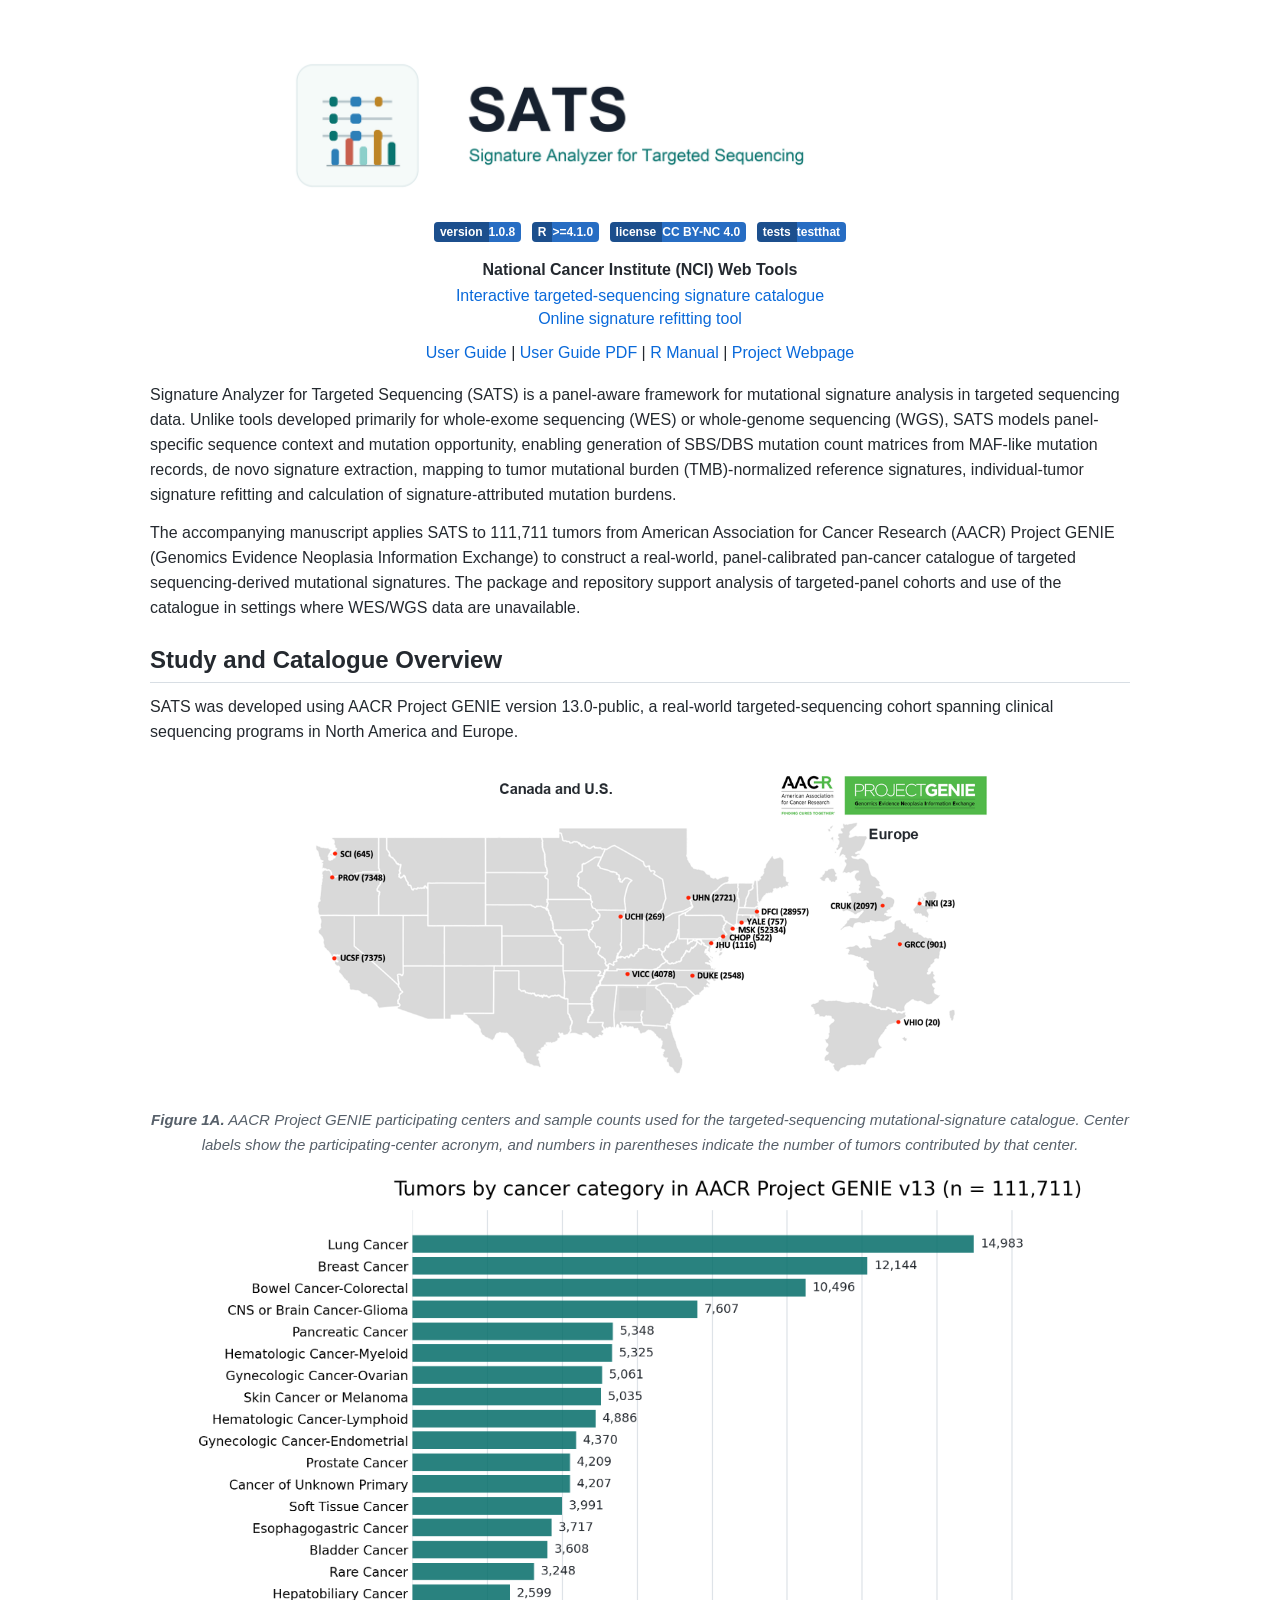
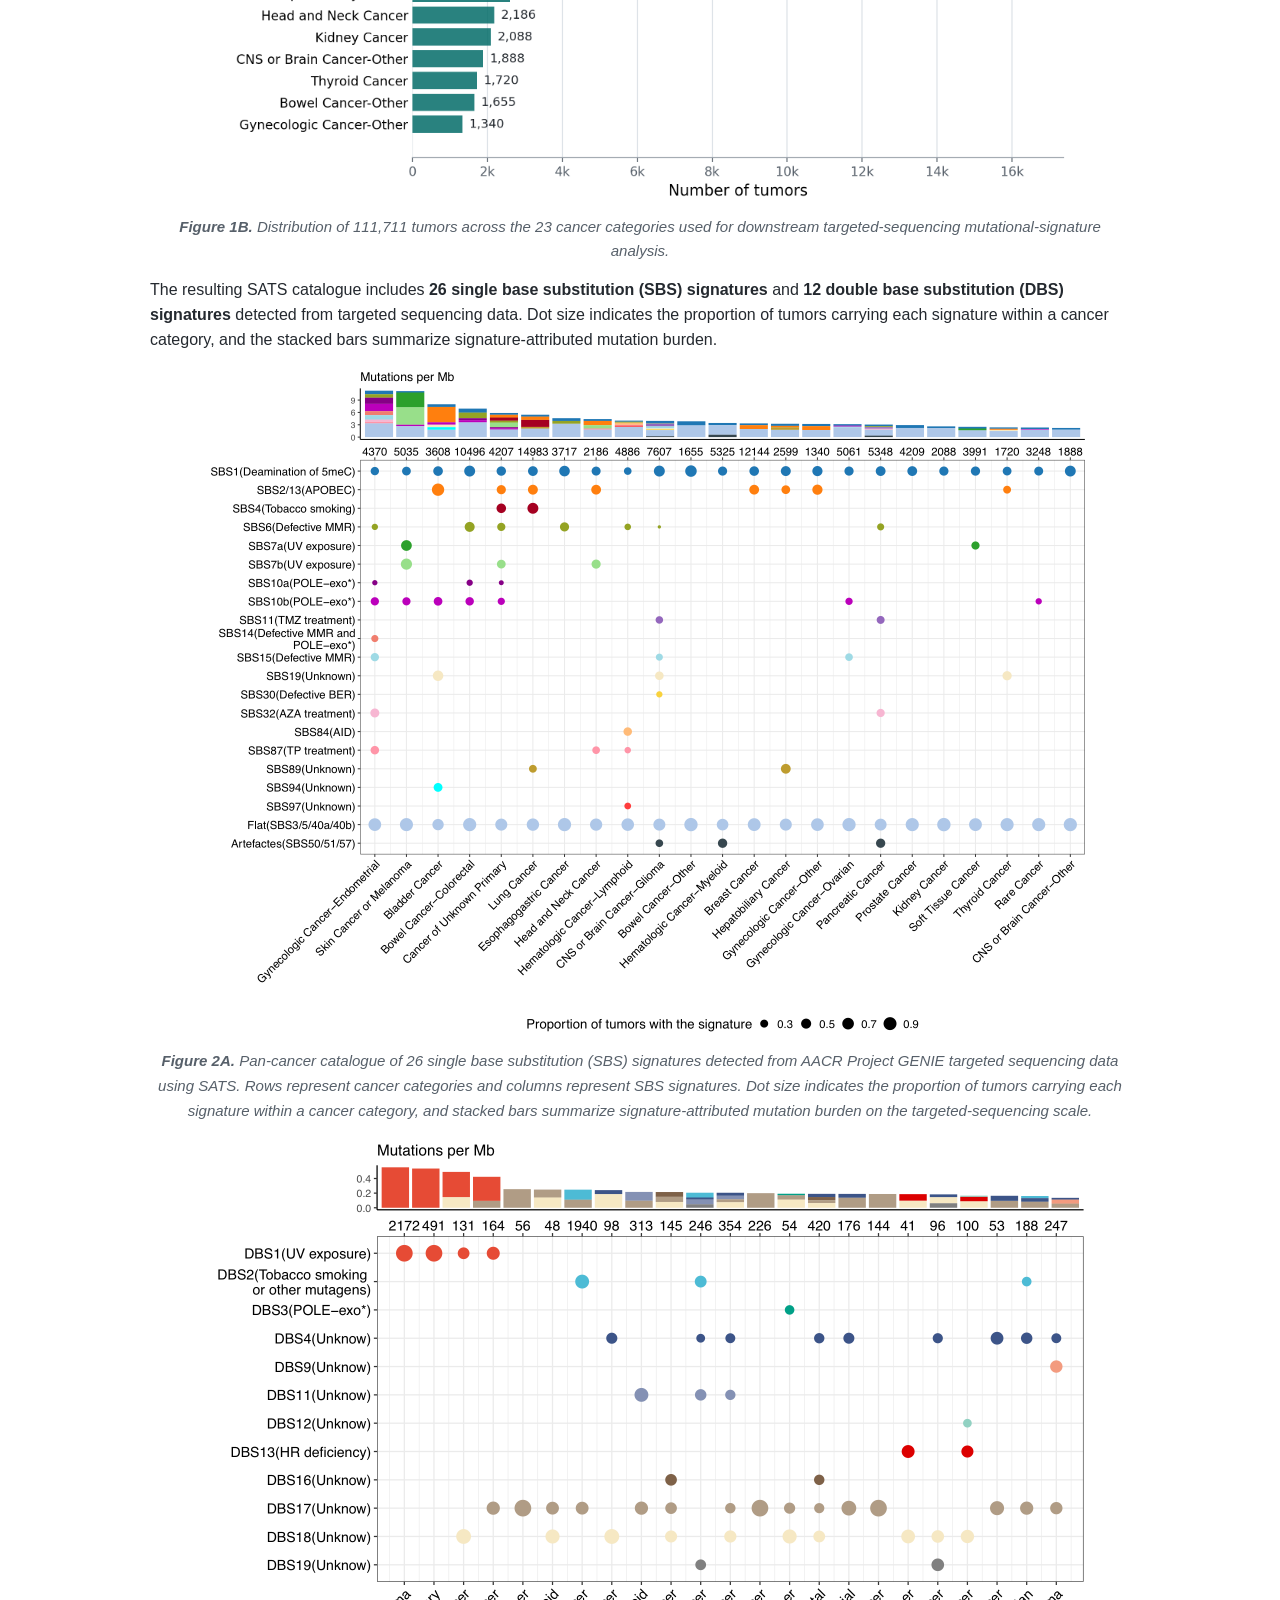
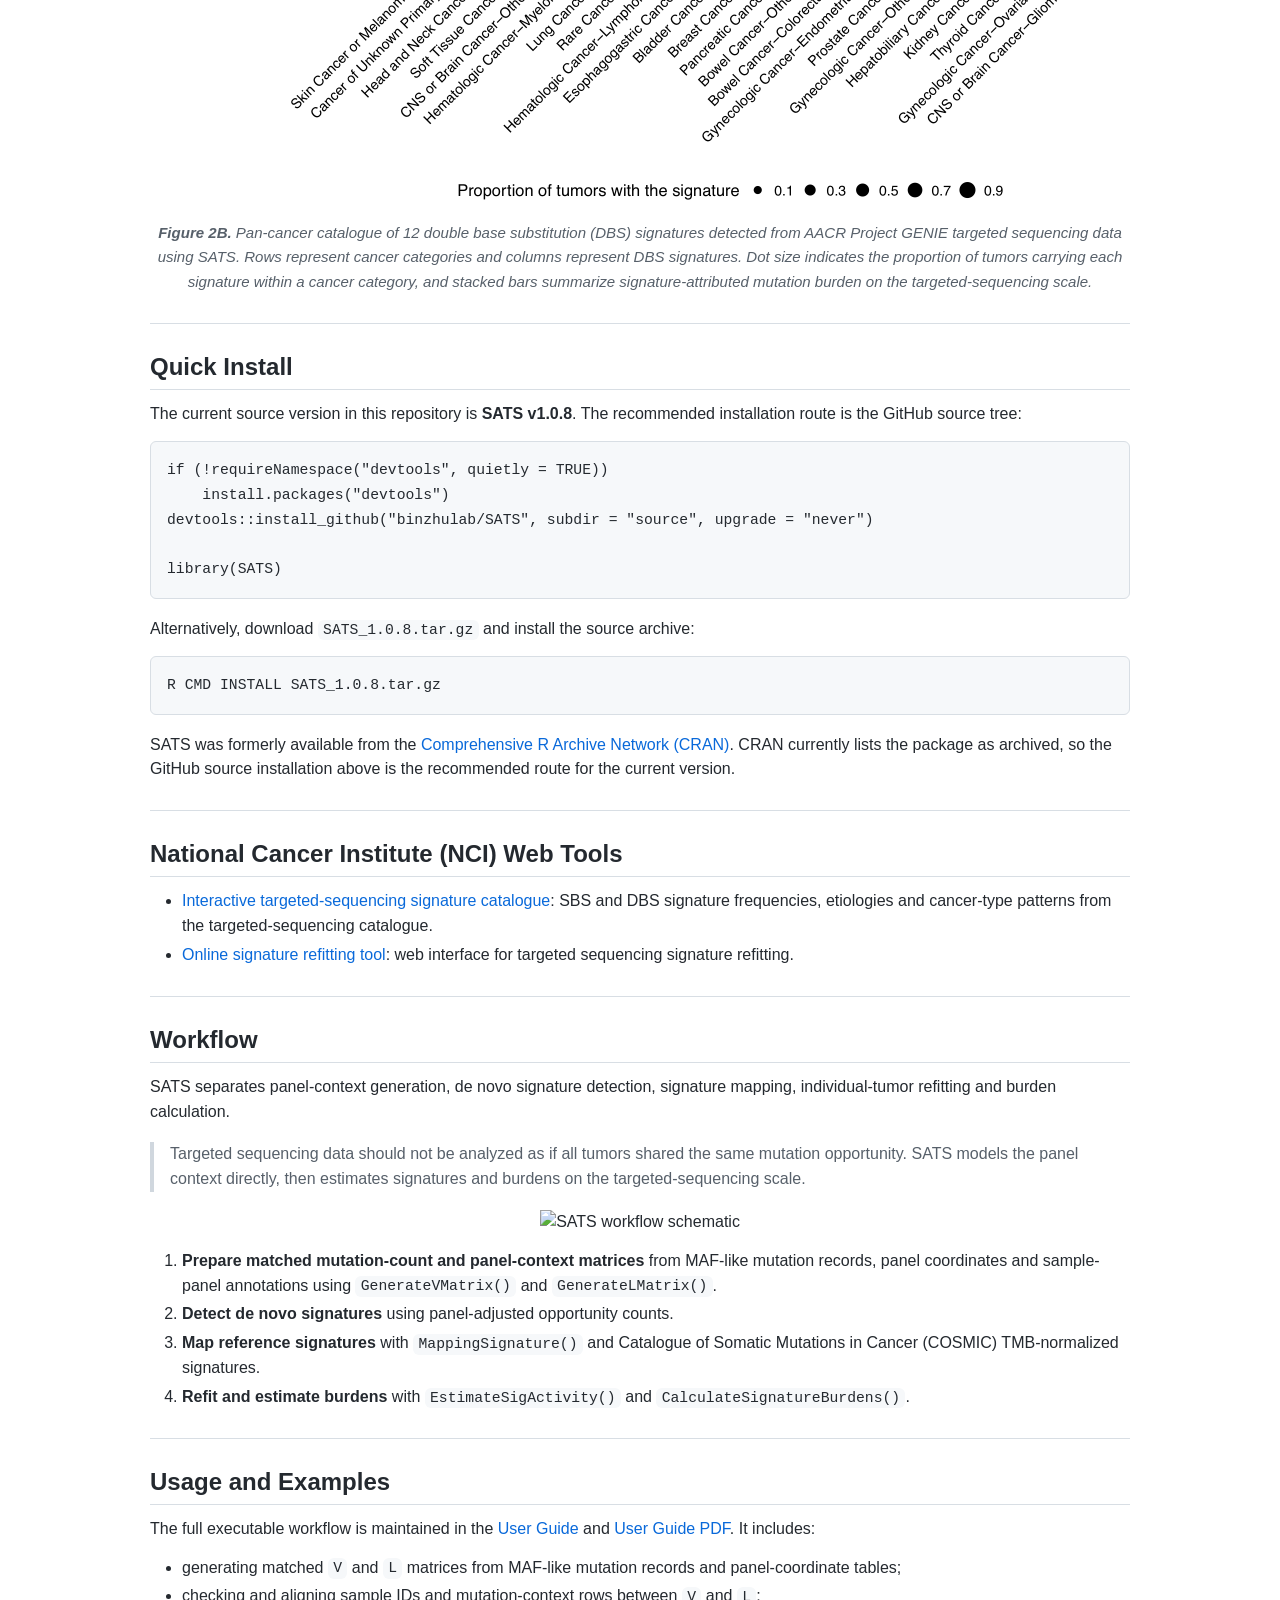
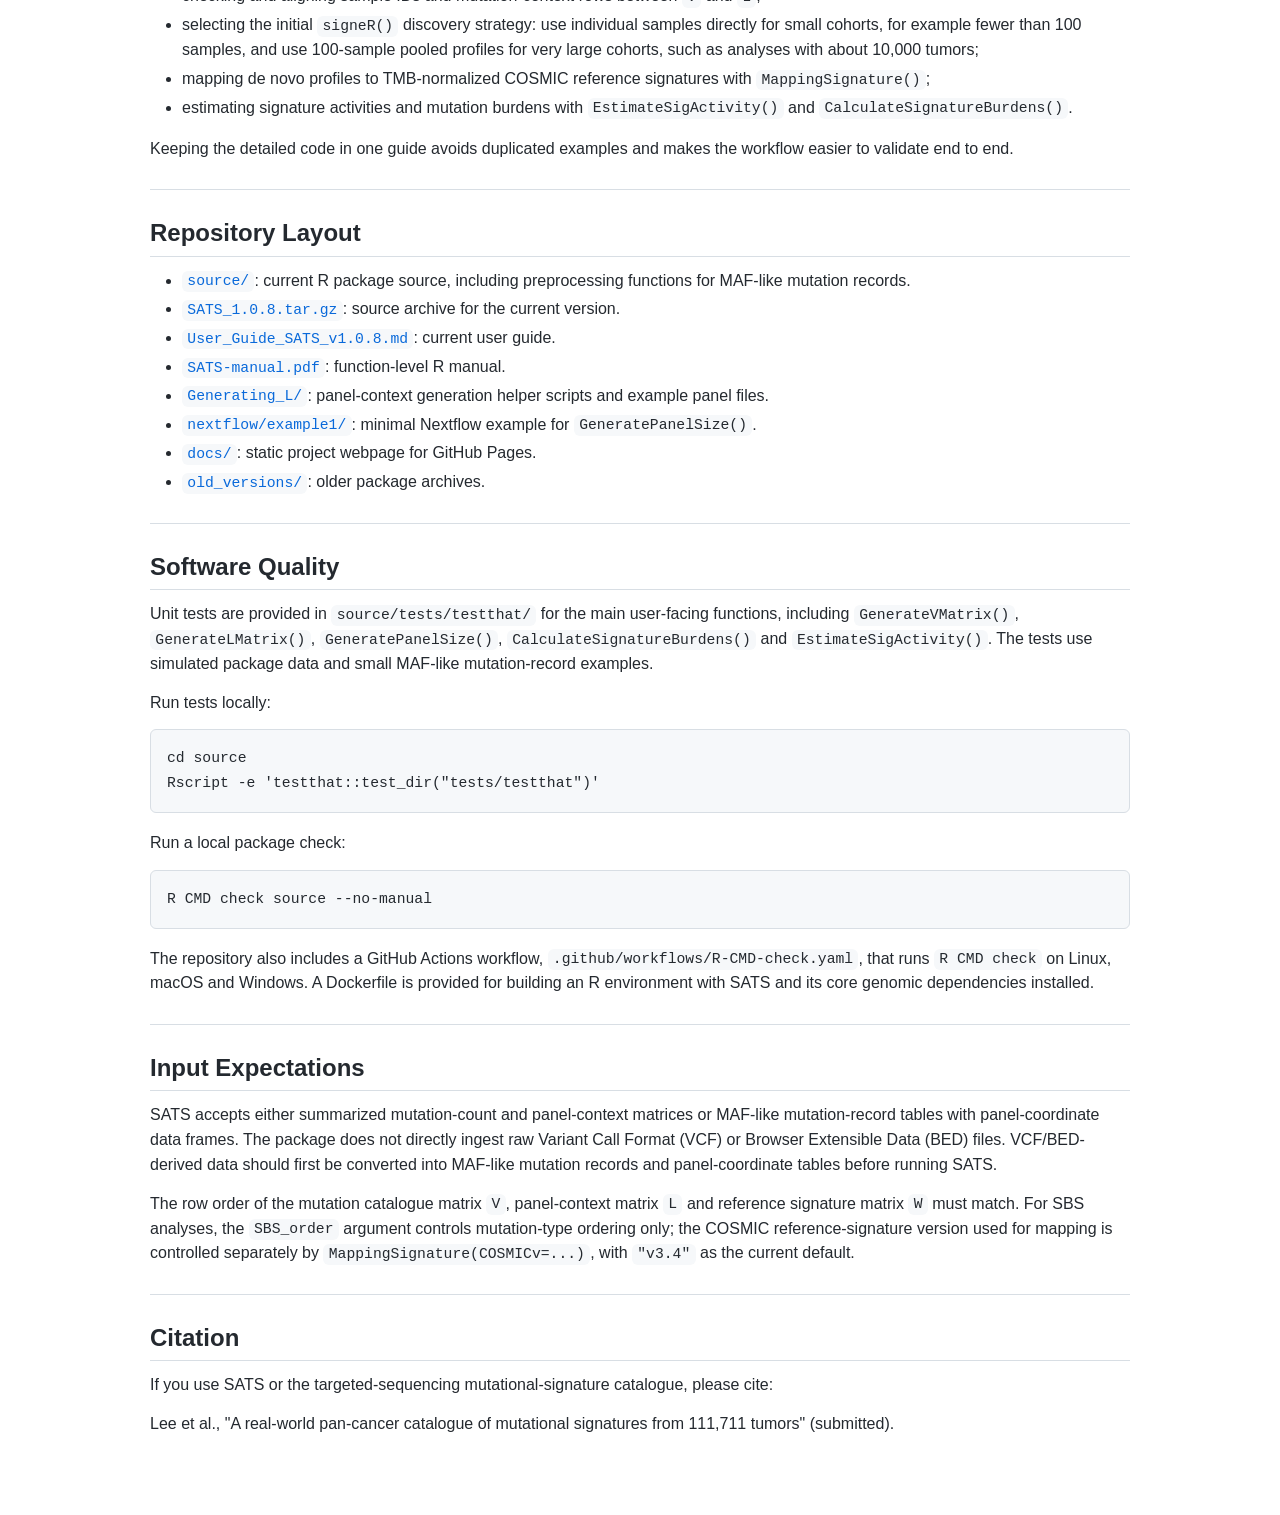
==== README_compiled.html @ dc077fe4 "Clarify signeR discovery examples in user guide" ====
<!doctype html>
<html lang="en">
<head>
<meta charset="utf-8">
<meta name="viewport" content="width=device-width, initial-scale=1">
<title>SATS README Preview</title>
<style>
:root { color-scheme: light; }
body { margin: 0; background: #ffffff; color: #24292f; font: 16px/1.55 -apple-system, BlinkMacSystemFont, "Segoe UI", Helvetica, Arial, sans-serif; }
.markdown-body { max-width: 980px; margin: 0 auto; padding: 36px 28px 64px; }
a { color: #0969da; text-decoration: none; }
a:hover { text-decoration: underline; }
h1, h2, h3 { margin-top: 24px; margin-bottom: 12px; line-height: 1.25; }
h2 { padding-bottom: 0.3em; border-bottom: 1px solid #d8dee4; }
p { margin: 0 0 14px; }
hr { border: 0; border-top: 1px solid #d8dee4; margin: 28px 0; }
blockquote { margin: 18px 0; padding: 0 1em; color: #57606a; border-left: 0.25em solid #d0d7de; }
ul, ol { margin-top: 0; margin-bottom: 16px; padding-left: 2em; }
li { margin: 0.25em 0; }
pre { margin: 12px 0 18px; padding: 16px; overflow: auto; background: #f6f8fa; border: 1px solid #d8dee4; border-radius: 6px; }
code { font-family: ui-monospace, SFMono-Regular, "SF Mono", Consolas, "Liberation Mono", Menlo, monospace; font-size: 0.92em; }
p code, li code { padding: 0.16em 0.36em; background: #f6f8fa; border-radius: 6px; }
img { max-width: 100%; height: auto; }
div[align="center"], p[align="center"] { text-align: center; }
p[align="center"] em { color: #57606a; font-size: 0.94em; }
.badge { display: inline-flex; align-items: center; gap: 0; margin: 2px 3px; overflow: hidden; border-radius: 4px; color: #fff; font-size: 12px; line-height: 20px; font-weight: 600; vertical-align: middle; background: #276dc3; }
.badge span { padding: 0 6px; background: rgba(0,0,0,.28); }
.badge { padding-right: 6px; }
.top-web-tools { margin: 14px 0 10px; line-height: 1.45; }
.top-web-tools strong { display: block; margin-bottom: 3px; }
.top-web-tools a { display: block; }
.markdown-body > p:first-of-type { margin-top: 18px; }
</style>
</head>
<body>
<main class="markdown-body">
<div align="center">
<img src="docs/assets/sats-logo.png" alt="Signature Analyzer for Targeted Sequencing (SATS)" width="780">
<p><span class="badge"><span>version</span>1.0.8</span> <span class="badge"><span>R</span>&gt;=4.1.0</span> <span class="badge"><span>license</span>CC BY-NC 4.0</span> <span class="badge"><span>tests</span>testthat</span></p>
<p class="top-web-tools"><strong>National Cancer Institute (NCI) Web Tools</strong><a href="https://analysistools.cancer.gov/mutational-signatures/#/catalog/STS">Interactive targeted-sequencing signature catalogue</a><a href="https://analysistools.cancer.gov/mutational-signatures/#/refitting">Online signature refitting tool</a></p>
<p><a href="https://github.com/binzhulab/SATS/blob/main/User_Guide_SATS_v1.0.8.md">User Guide</a> | <a href="https://github.com/binzhulab/SATS/blob/main/User_Guide_SATS_v1.0.8.pdf">User Guide PDF</a> | <a href="https://github.com/binzhulab/SATS/blob/main/SATS-manual.pdf">R Manual</a> | <a href="https://github.com/binzhulab/SATS/tree/main/docs">Project Webpage</a></p>
</div>
<p>Signature Analyzer for Targeted Sequencing (SATS) is a panel-aware framework for mutational signature analysis in targeted sequencing data. Unlike tools developed primarily for whole-exome sequencing (WES) or whole-genome sequencing (WGS), SATS models panel-specific sequence context and mutation opportunity, enabling generation of SBS/DBS mutation count matrices from MAF-like mutation records, de novo signature extraction, mapping to tumor mutational burden (TMB)-normalized reference signatures, individual-tumor signature refitting and calculation of signature-attributed mutation burdens.</p>
<p>The accompanying manuscript applies SATS to 111,711 tumors from American Association for Cancer Research (AACR) Project GENIE (Genomics Evidence Neoplasia Information Exchange) to construct a real-world, panel-calibrated pan-cancer catalogue of targeted sequencing-derived mutational signatures. The package and repository support analysis of targeted-panel cohorts and use of the catalogue in settings where WES/WGS data are unavailable.</p>
<h2 id="study-and-catalogue-overview">Study and Catalogue Overview</h2>
<p>SATS was developed using AACR Project GENIE version 13.0-public, a real-world targeted-sequencing cohort spanning clinical sequencing programs in North America and Europe.</p>
<p align="center">
<img width="780" alt="AACR Project GENIE participating center distribution across North America and Europe" src="docs/assets/genie-site-distribution.png"><br>
<em><strong>Figure 1A.</strong> AACR Project GENIE participating centers and sample counts used for the targeted-sequencing mutational-signature catalogue. Center labels show the participating-center acronym, and numbers in parentheses indicate the number of tumors contributed by that center.</em>
</p>
<p align="center">
<img width="900" alt="Sample size by cancer category in AACR Project GENIE version 13" src="docs/assets/genie-cancer-type-sample-size.png"><br>
<em><strong>Figure 1B.</strong> Distribution of 111,711 tumors across the 23 cancer categories used for downstream targeted-sequencing mutational-signature analysis.</em>
</p>
<p>The resulting SATS catalogue includes <strong>26 single base substitution (SBS) signatures</strong> and <strong>12 double base substitution (DBS) signatures</strong> detected from targeted sequencing data. Dot size indicates the proportion of tumors carrying each signature within a cancer category, and the stacked bars summarize signature-attributed mutation burden.</p>
<p align="center">
<img width="900" alt="SATS SBS signature catalogue across cancer categories" src="docs/assets/sats-sbs-catalogue.png"><br>
<em><strong>Figure 2A.</strong> Pan-cancer catalogue of 26 single base substitution (SBS) signatures detected from AACR Project GENIE targeted sequencing data using SATS. Rows represent cancer categories and columns represent SBS signatures. Dot size indicates the proportion of tumors carrying each signature within a cancer category, and stacked bars summarize signature-attributed mutation burden on the targeted-sequencing scale.</em>
</p>
<p align="center">
<img width="900" alt="SATS DBS signature catalogue across cancer categories" src="docs/assets/sats-dbs-catalogue.png"><br>
<em><strong>Figure 2B.</strong> Pan-cancer catalogue of 12 double base substitution (DBS) signatures detected from AACR Project GENIE targeted sequencing data using SATS. Rows represent cancer categories and columns represent DBS signatures. Dot size indicates the proportion of tumors carrying each signature within a cancer category, and stacked bars summarize signature-attributed mutation burden on the targeted-sequencing scale.</em>
</p>
<hr>
<h2 id="quick-install">Quick Install</h2>
<p>The current source version in this repository is <strong>SATS v1.0.8</strong>. The recommended installation route is the GitHub source tree:</p>
<pre><code class="language-r">if (!requireNamespace(&quot;devtools&quot;, quietly = TRUE))
    install.packages(&quot;devtools&quot;)
devtools::install_github(&quot;binzhulab/SATS&quot;, subdir = &quot;source&quot;, upgrade = &quot;never&quot;)

library(SATS)</code></pre>
<p>Alternatively, download <code>SATS_1.0.8.tar.gz</code> and install the source archive:</p>
<pre><code class="language-bash">R CMD INSTALL SATS_1.0.8.tar.gz</code></pre>
<p>SATS was formerly available from the <a href="https://CRAN.R-project.org/package=SATS">Comprehensive R Archive Network (CRAN)</a>. CRAN currently lists the package as archived, so the GitHub source installation above is the recommended route for the current version.</p>
<hr>
<h2 id="national-cancer-institute-nci-web-tools">National Cancer Institute (NCI) Web Tools</h2>
<ul>
<li><a href="https://analysistools.cancer.gov/mutational-signatures/#/catalog/STS">Interactive targeted-sequencing signature catalogue</a>: SBS and DBS signature frequencies, etiologies and cancer-type patterns from the targeted-sequencing catalogue.</li>
<li><a href="https://analysistools.cancer.gov/mutational-signatures/#/refitting">Online signature refitting tool</a>: web interface for targeted sequencing signature refitting.</li>
</ul>
<hr>
<h2 id="workflow">Workflow</h2>
<p>SATS separates panel-context generation, de novo signature detection, signature mapping, individual-tumor refitting and burden calculation.</p>
<blockquote>
<p>Targeted sequencing data should not be analyzed as if all tumors shared the same mutation opportunity. SATS models the panel context directly, then estimates signatures and burdens on the targeted-sequencing scale.</p>
</blockquote>
<p align="center">
<img width="900" alt="SATS workflow schematic" src="https://github.com/binzhulab/SATS/assets/51965629/64b226ef-58c1-4fc5-aca1-2be4c4a7cf6b">
</p>
<ol>
<li><strong>Prepare matched mutation-count and panel-context matrices</strong> from MAF-like mutation records, panel coordinates and sample-panel annotations using <code>GenerateVMatrix()</code> and <code>GenerateLMatrix()</code>.</li>
<li><strong>Detect de novo signatures</strong> using panel-adjusted opportunity counts.</li>
<li><strong>Map reference signatures</strong> with <code>MappingSignature()</code> and Catalogue of Somatic Mutations in Cancer (COSMIC) TMB-normalized signatures.</li>
<li><strong>Refit and estimate burdens</strong> with <code>EstimateSigActivity()</code> and <code>CalculateSignatureBurdens()</code>.</li>
</ol>
<hr>
<h2 id="usage-and-examples">Usage and Examples</h2>
<p>The full executable workflow is maintained in the <a href="https://github.com/binzhulab/SATS/blob/main/User_Guide_SATS_v1.0.8.md">User Guide</a> and <a href="https://github.com/binzhulab/SATS/blob/main/User_Guide_SATS_v1.0.8.pdf">User Guide PDF</a>. It includes:</p>
<ul>
<li>generating matched <code>V</code> and <code>L</code> matrices from MAF-like mutation records and panel-coordinate tables;</li>
<li>checking and aligning sample IDs and mutation-context rows between <code>V</code> and <code>L</code>;</li>
<li>selecting the initial <code>signeR()</code> discovery strategy: use individual samples directly for small cohorts, for example fewer than 100 samples, and use 100-sample pooled profiles for very large cohorts, such as analyses with about 10,000 tumors;</li>
<li>mapping de novo profiles to TMB-normalized COSMIC reference signatures with <code>MappingSignature()</code>;</li>
<li>estimating signature activities and mutation burdens with <code>EstimateSigActivity()</code> and <code>CalculateSignatureBurdens()</code>.</li>
</ul>
<p>Keeping the detailed code in one guide avoids duplicated examples and makes the workflow easier to validate end to end.</p>
<hr>
<h2 id="repository-layout">Repository Layout</h2>
<ul>
<li><a href="https://github.com/binzhulab/SATS/tree/main/source"><code>source/</code></a>: current R package source, including preprocessing functions for MAF-like mutation records.</li>
<li><a href="https://github.com/binzhulab/SATS/blob/main/SATS_1.0.8.tar.gz"><code>SATS_1.0.8.tar.gz</code></a>: source archive for the current version.</li>
<li><a href="https://github.com/binzhulab/SATS/blob/main/User_Guide_SATS_v1.0.8.md"><code>User_Guide_SATS_v1.0.8.md</code></a>: current user guide.</li>
<li><a href="https://github.com/binzhulab/SATS/blob/main/SATS-manual.pdf"><code>SATS-manual.pdf</code></a>: function-level R manual.</li>
<li><a href="https://github.com/binzhulab/SATS/tree/main/Generating_L"><code>Generating_L/</code></a>: panel-context generation helper scripts and example panel files.</li>
<li><a href="https://github.com/binzhulab/SATS/tree/main/nextflow/example1"><code>nextflow/example1/</code></a>: minimal Nextflow example for <code>GeneratePanelSize()</code>.</li>
<li><a href="https://github.com/binzhulab/SATS/tree/main/docs"><code>docs/</code></a>: static project webpage for GitHub Pages.</li>
<li><a href="https://github.com/binzhulab/SATS/tree/main/old_versions"><code>old_versions/</code></a>: older package archives.</li>
</ul>
<hr>
<h2 id="software-quality">Software Quality</h2>
<p>Unit tests are provided in <code>source/tests/testthat/</code> for the main user-facing functions, including <code>GenerateVMatrix()</code>, <code>GenerateLMatrix()</code>, <code>GeneratePanelSize()</code>, <code>CalculateSignatureBurdens()</code> and <code>EstimateSigActivity()</code>. The tests use simulated package data and small MAF-like mutation-record examples.</p>
<p>Run tests locally:</p>
<pre><code class="language-bash">cd source
Rscript -e &#x27;testthat::test_dir(&quot;tests/testthat&quot;)&#x27;</code></pre>
<p>Run a local package check:</p>
<pre><code class="language-bash">R CMD check source --no-manual</code></pre>
<p>The repository also includes a GitHub Actions workflow, <code>.github/workflows/R-CMD-check.yaml</code>, that runs <code>R CMD check</code> on Linux, macOS and Windows. A Dockerfile is provided for building an R environment with SATS and its core genomic dependencies installed.</p>
<hr>
<h2 id="input-expectations">Input Expectations</h2>
<p>SATS accepts either summarized mutation-count and panel-context matrices or MAF-like mutation-record tables with panel-coordinate data frames. The package does not directly ingest raw Variant Call Format (VCF) or Browser Extensible Data (BED) files. VCF/BED-derived data should first be converted into MAF-like mutation records and panel-coordinate tables before running SATS.</p>
<p>The row order of the mutation catalogue matrix <code>V</code>, panel-context matrix <code>L</code> and reference signature matrix <code>W</code> must match. For SBS analyses, the <code>SBS_order</code> argument controls mutation-type ordering only; the COSMIC reference-signature version used for mapping is controlled separately by <code>MappingSignature(COSMICv=...)</code>, with <code>"v3.4"</code> as the current default.</p>
<hr>
<h2 id="citation">Citation</h2>
<p>If you use SATS or the targeted-sequencing mutational-signature catalogue, please cite:</p>
<p>Lee et al., "A real-world pan-cancer catalogue of mutational signatures from 111,711 tumors" (submitted).</p>
</main>
</body>
</html>
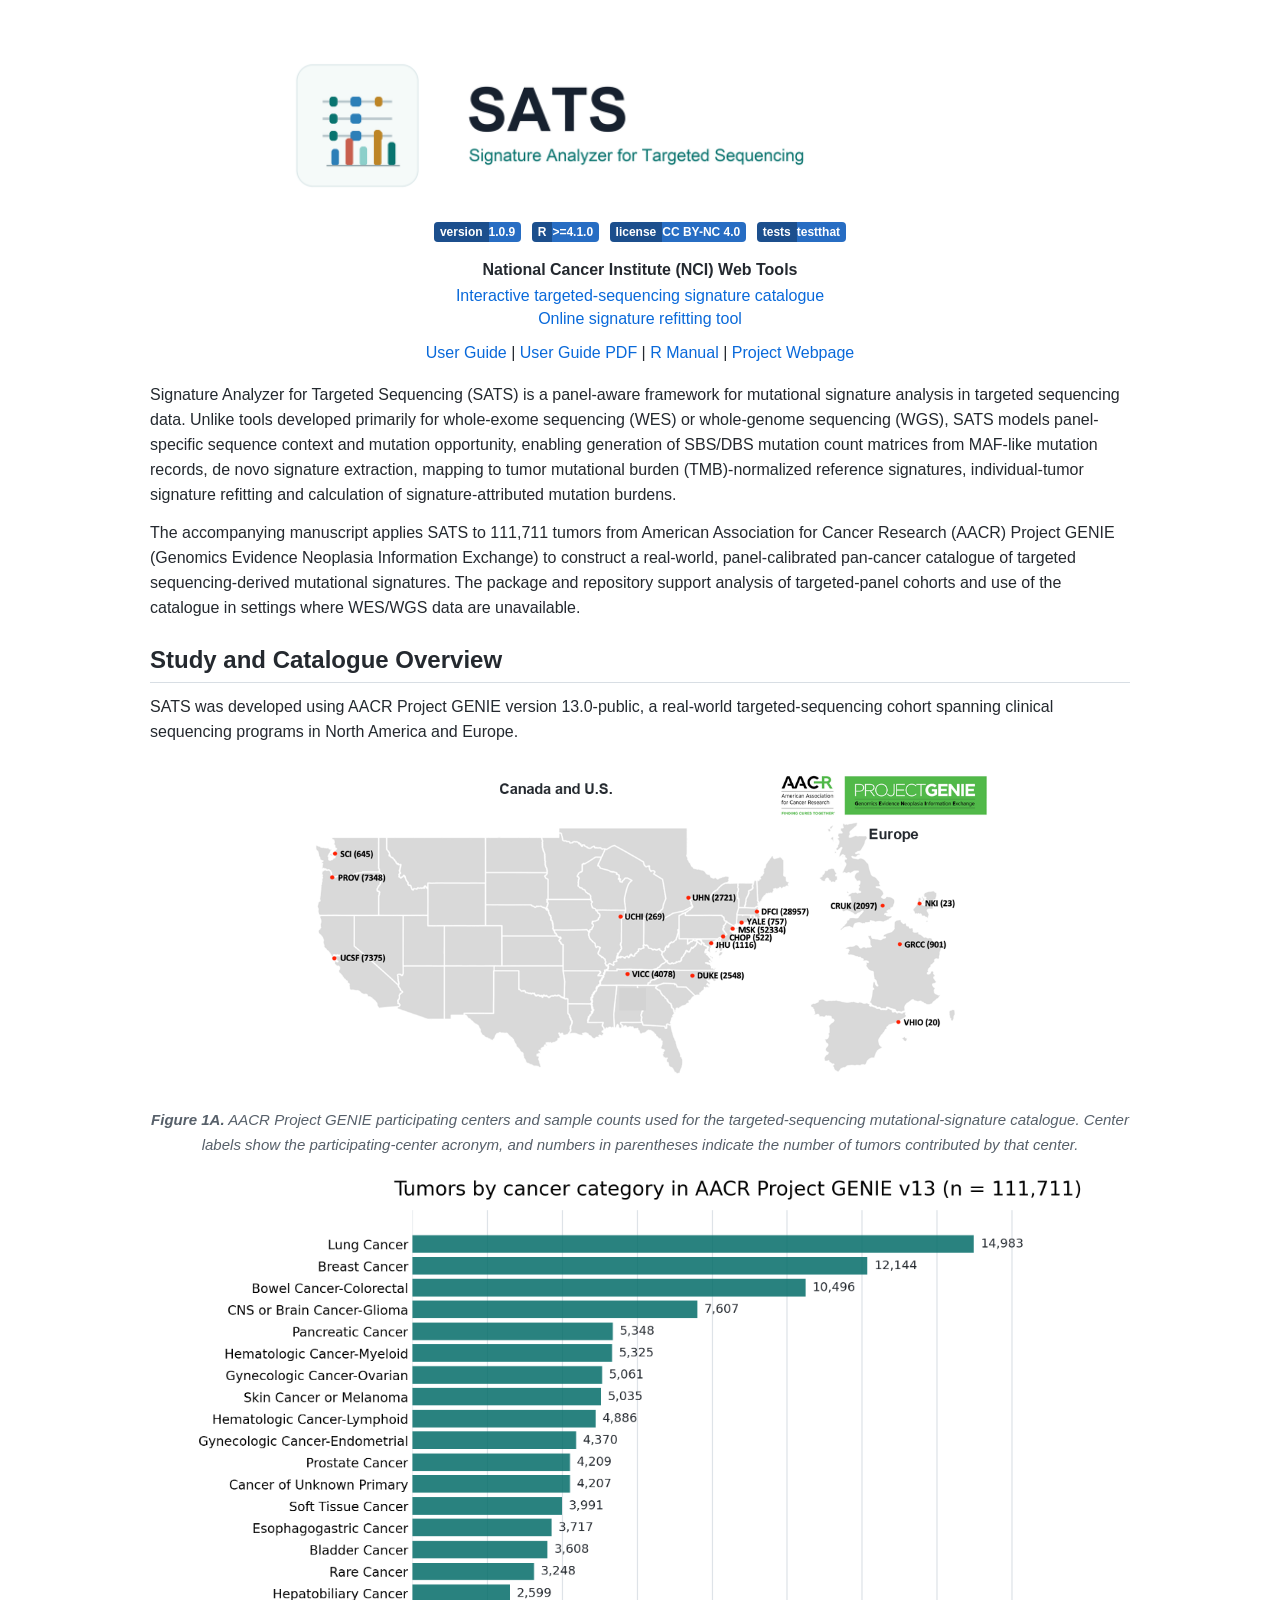
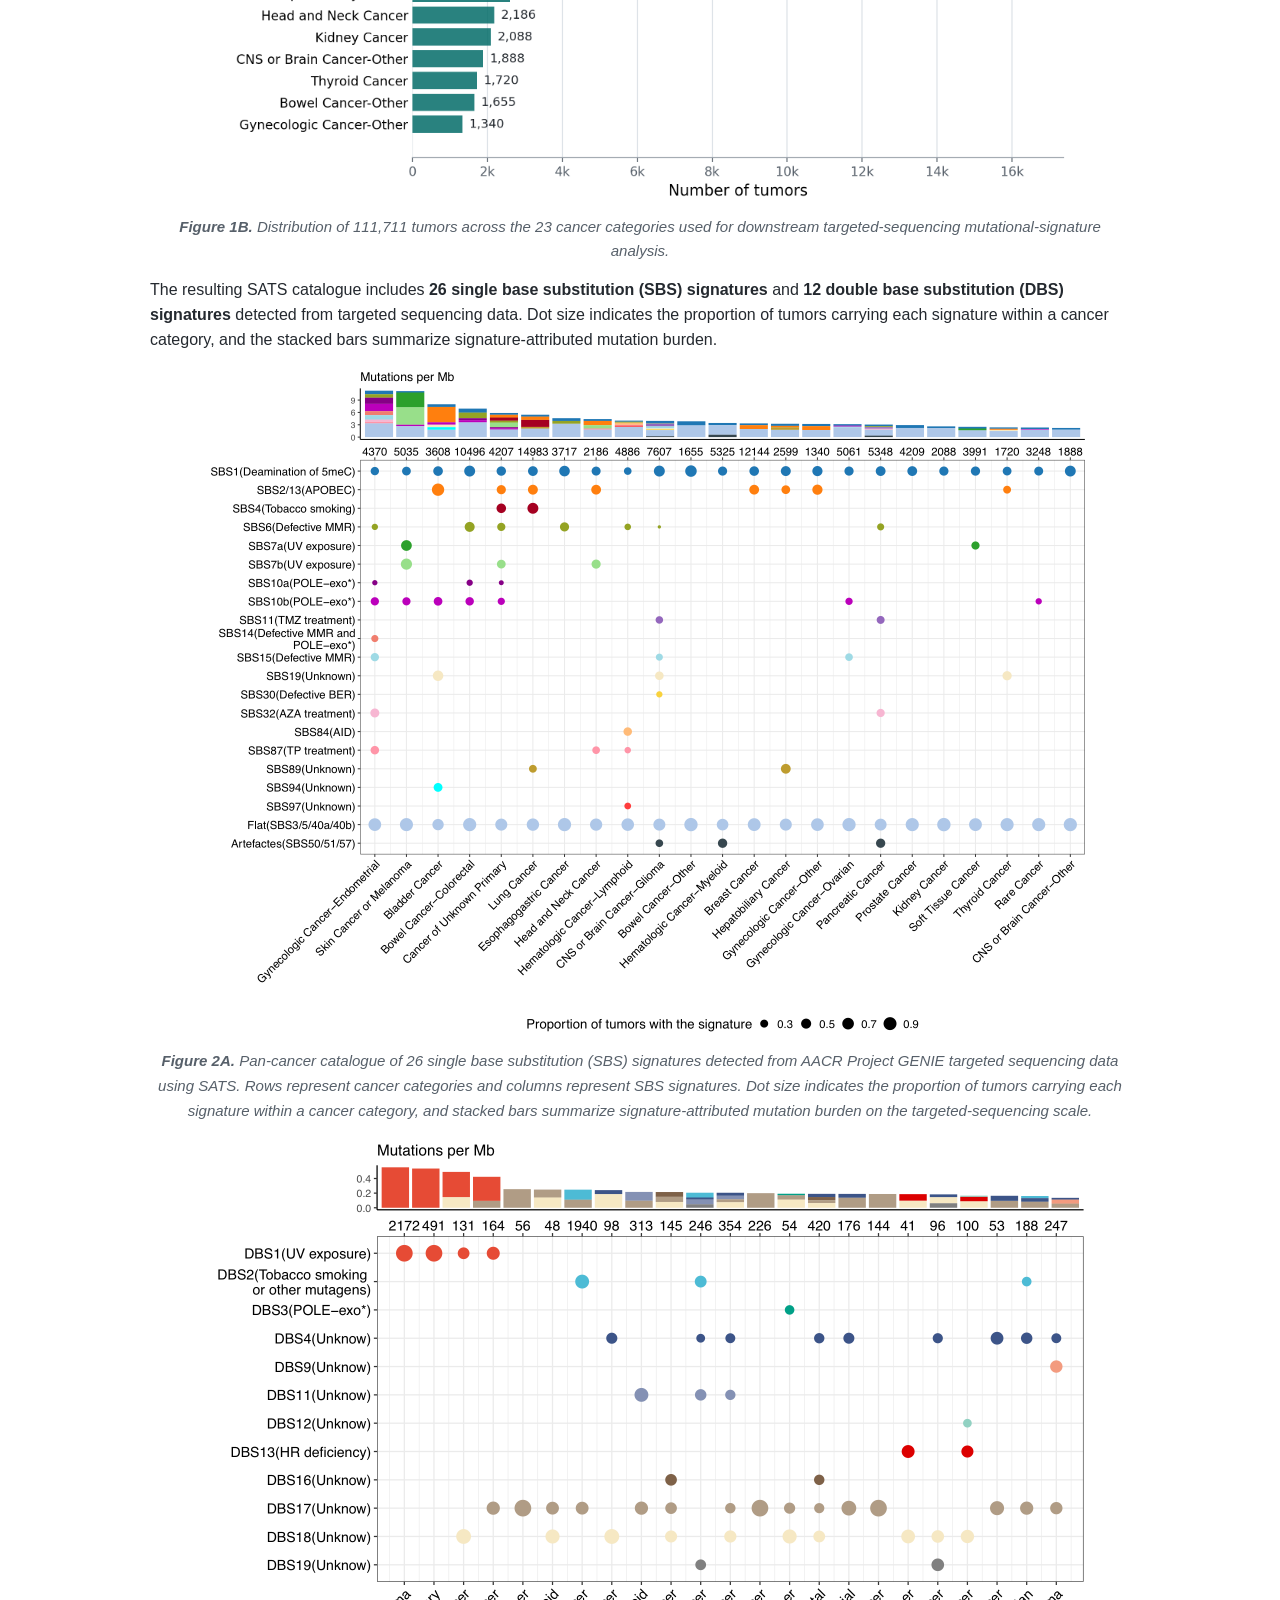
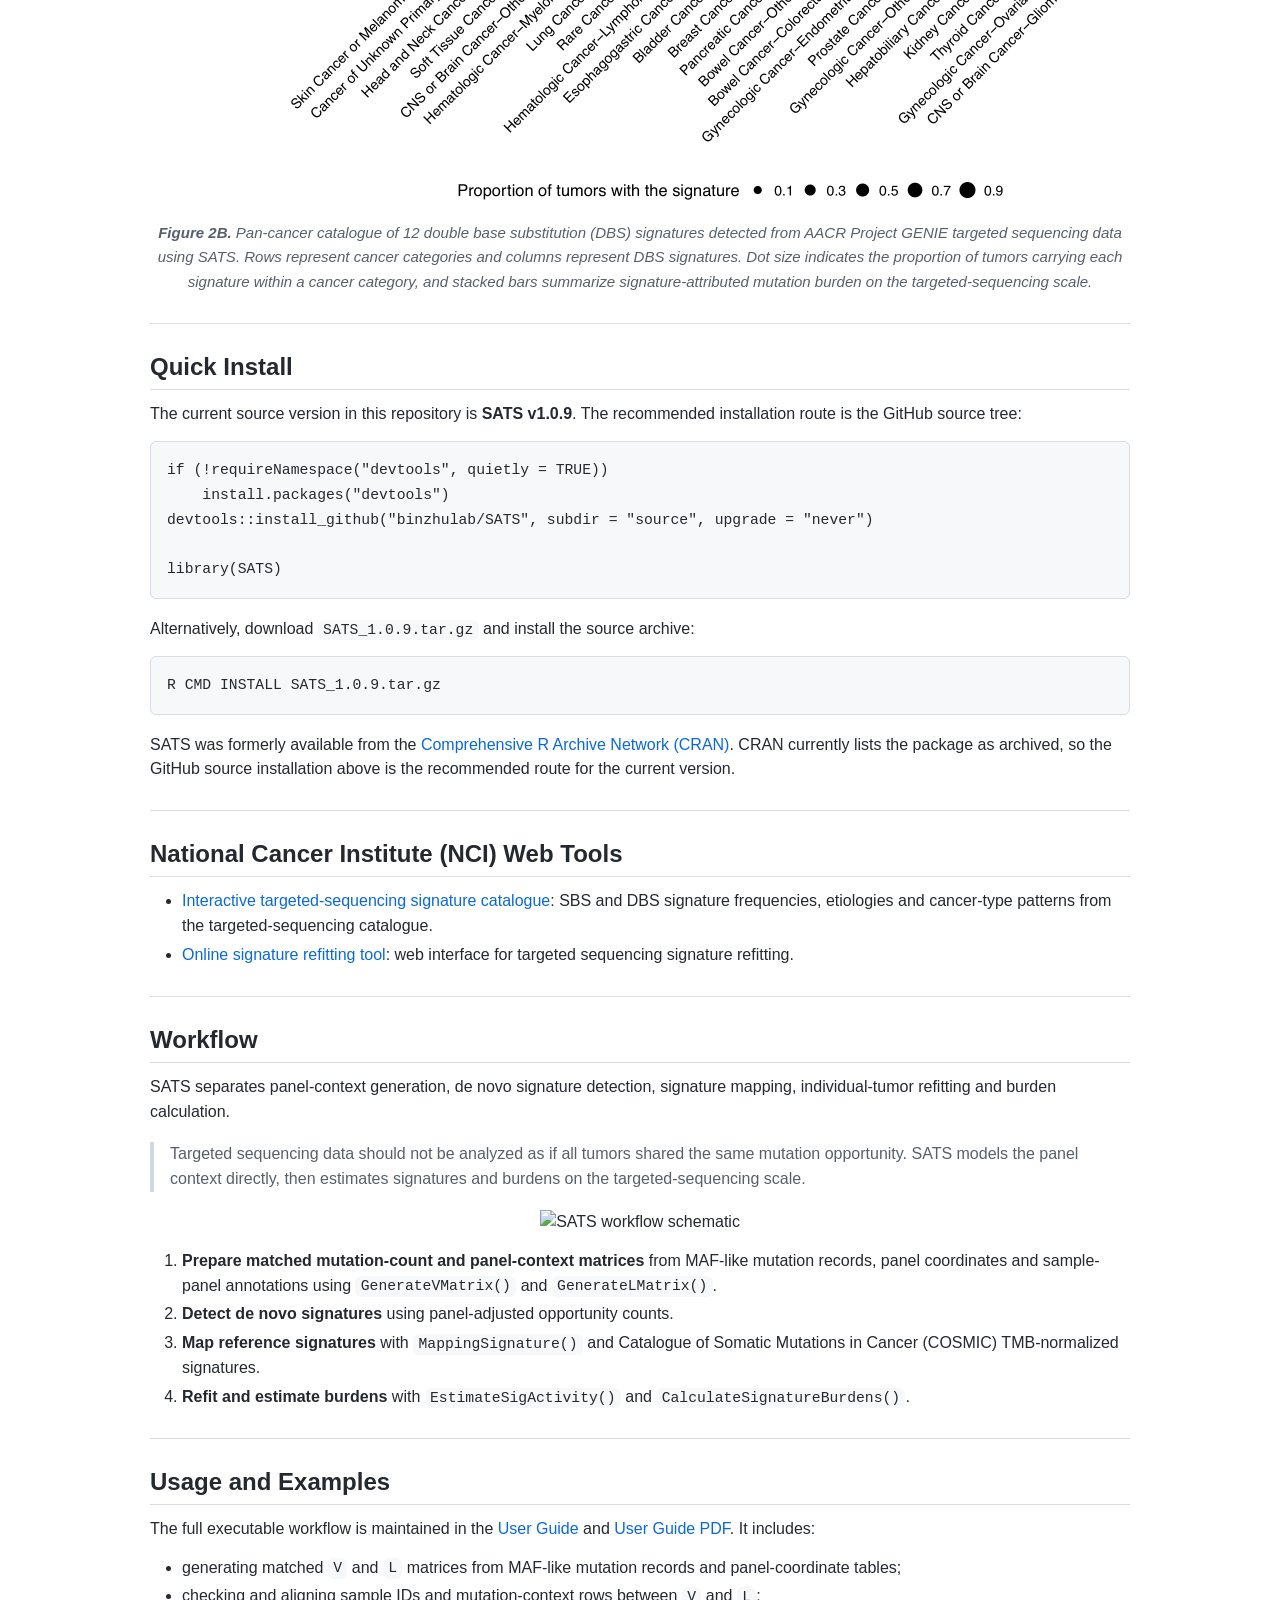
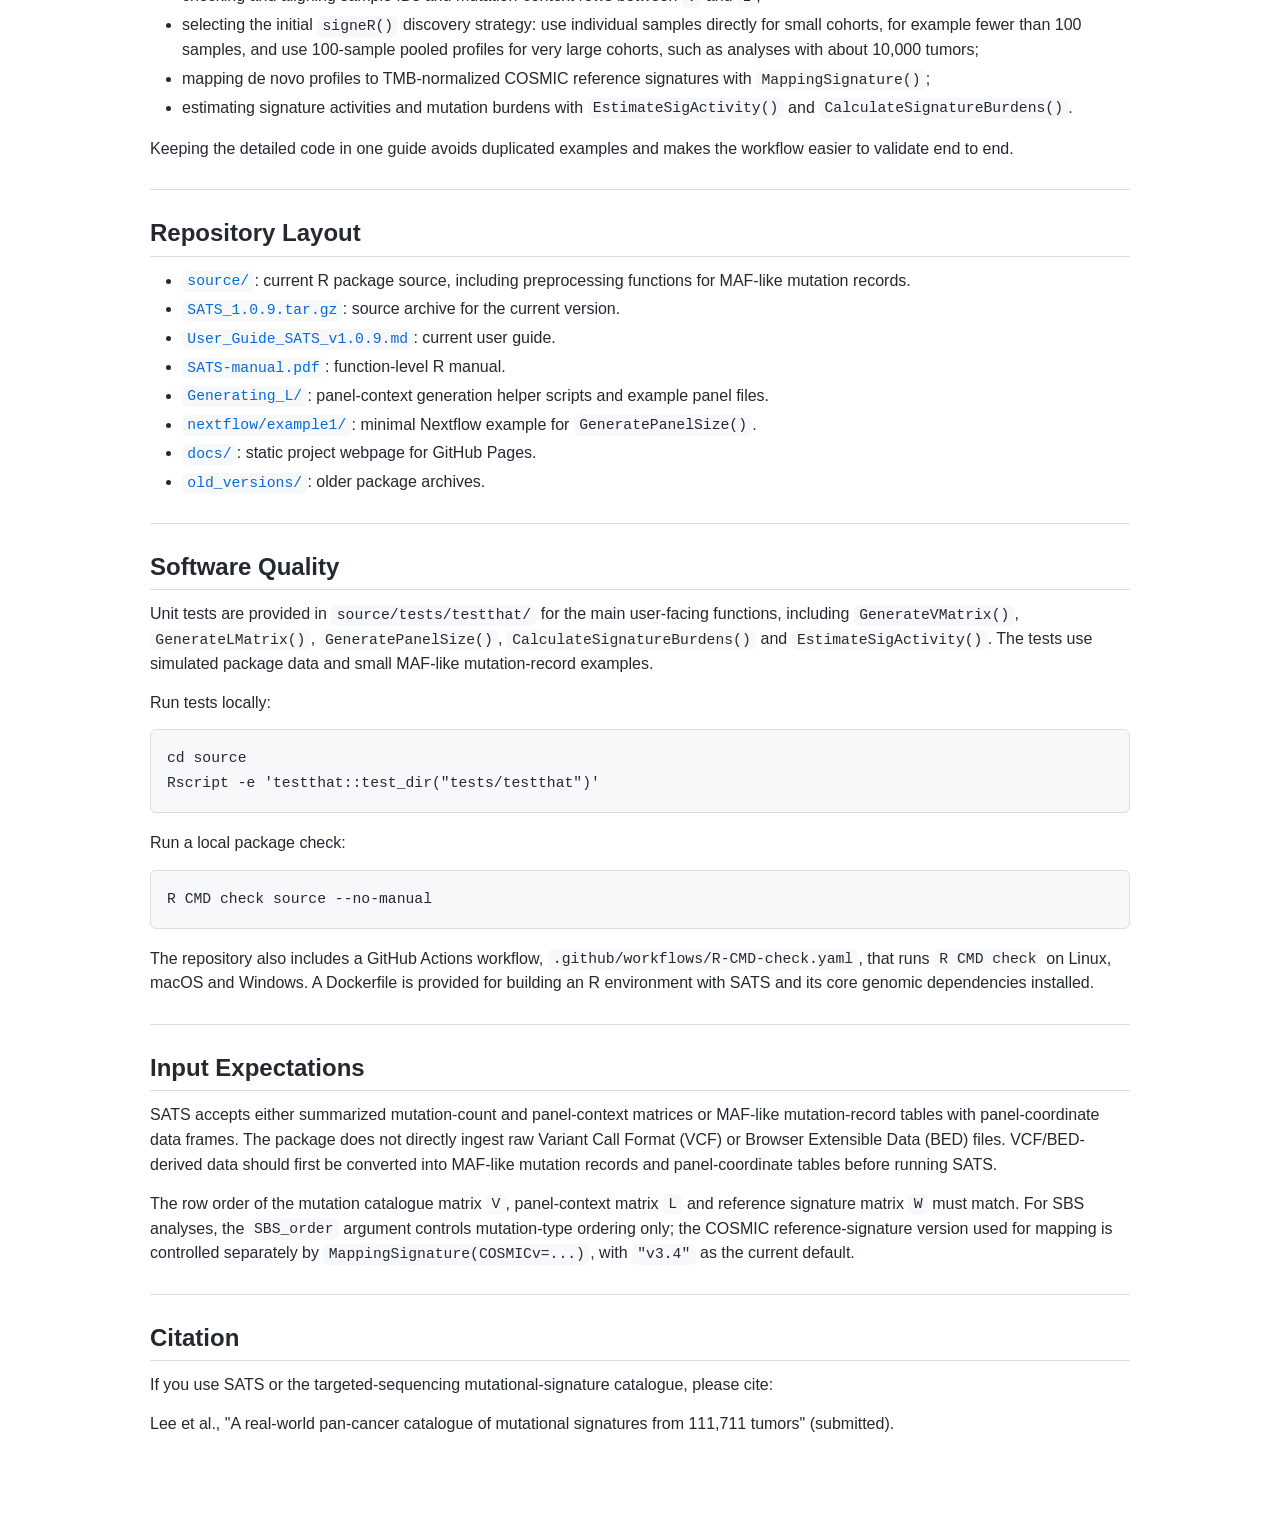
==== commit 7cd4403f: "Bump SATS package version to 1.0.9" ====
--- a/README_compiled.html
+++ b/README_compiled.html
@@ -36,9 +36,9 @@
 <main class="markdown-body">
 <div align="center">
 <img src="docs/assets/sats-logo.png" alt="Signature Analyzer for Targeted Sequencing (SATS)" width="780">
-<p><span class="badge"><span>version</span>1.0.8</span> <span class="badge"><span>R</span>&gt;=4.1.0</span> <span class="badge"><span>license</span>CC BY-NC 4.0</span> <span class="badge"><span>tests</span>testthat</span></p>
+<p><span class="badge"><span>version</span>1.0.9</span> <span class="badge"><span>R</span>&gt;=4.1.0</span> <span class="badge"><span>license</span>CC BY-NC 4.0</span> <span class="badge"><span>tests</span>testthat</span></p>
 <p class="top-web-tools"><strong>National Cancer Institute (NCI) Web Tools</strong><a href="https://analysistools.cancer.gov/mutational-signatures/#/catalog/STS">Interactive targeted-sequencing signature catalogue</a><a href="https://analysistools.cancer.gov/mutational-signatures/#/refitting">Online signature refitting tool</a></p>
-<p><a href="https://github.com/binzhulab/SATS/blob/main/User_Guide_SATS_v1.0.8.md">User Guide</a> | <a href="https://github.com/binzhulab/SATS/blob/main/User_Guide_SATS_v1.0.8.pdf">User Guide PDF</a> | <a href="https://github.com/binzhulab/SATS/blob/main/SATS-manual.pdf">R Manual</a> | <a href="https://github.com/binzhulab/SATS/tree/main/docs">Project Webpage</a></p>
+<p><a href="https://github.com/binzhulab/SATS/blob/main/User_Guide_SATS_v1.0.9.md">User Guide</a> | <a href="https://github.com/binzhulab/SATS/blob/main/User_Guide_SATS_v1.0.9.pdf">User Guide PDF</a> | <a href="https://github.com/binzhulab/SATS/blob/main/SATS-manual.pdf">R Manual</a> | <a href="https://github.com/binzhulab/SATS/tree/main/docs">Project Webpage</a></p>
 </div>
 <p>Signature Analyzer for Targeted Sequencing (SATS) is a panel-aware framework for mutational signature analysis in targeted sequencing data. Unlike tools developed primarily for whole-exome sequencing (WES) or whole-genome sequencing (WGS), SATS models panel-specific sequence context and mutation opportunity, enabling generation of SBS/DBS mutation count matrices from MAF-like mutation records, de novo signature extraction, mapping to tumor mutational burden (TMB)-normalized reference signatures, individual-tumor signature refitting and calculation of signature-attributed mutation burdens.</p>
 <p>The accompanying manuscript applies SATS to 111,711 tumors from American Association for Cancer Research (AACR) Project GENIE (Genomics Evidence Neoplasia Information Exchange) to construct a real-world, panel-calibrated pan-cancer catalogue of targeted sequencing-derived mutational signatures. The package and repository support analysis of targeted-panel cohorts and use of the catalogue in settings where WES/WGS data are unavailable.</p>
@@ -63,14 +63,14 @@
 </p>
 <hr>
 <h2 id="quick-install">Quick Install</h2>
-<p>The current source version in this repository is <strong>SATS v1.0.8</strong>. The recommended installation route is the GitHub source tree:</p>
+<p>The current source version in this repository is <strong>SATS v1.0.9</strong>. The recommended installation route is the GitHub source tree:</p>
 <pre><code class="language-r">if (!requireNamespace(&quot;devtools&quot;, quietly = TRUE))
     install.packages(&quot;devtools&quot;)
 devtools::install_github(&quot;binzhulab/SATS&quot;, subdir = &quot;source&quot;, upgrade = &quot;never&quot;)
 
 library(SATS)</code></pre>
-<p>Alternatively, download <code>SATS_1.0.8.tar.gz</code> and install the source archive:</p>
-<pre><code class="language-bash">R CMD INSTALL SATS_1.0.8.tar.gz</code></pre>
+<p>Alternatively, download <code>SATS_1.0.9.tar.gz</code> and install the source archive:</p>
+<pre><code class="language-bash">R CMD INSTALL SATS_1.0.9.tar.gz</code></pre>
 <p>SATS was formerly available from the <a href="https://CRAN.R-project.org/package=SATS">Comprehensive R Archive Network (CRAN)</a>. CRAN currently lists the package as archived, so the GitHub source installation above is the recommended route for the current version.</p>
 <hr>
 <h2 id="national-cancer-institute-nci-web-tools">National Cancer Institute (NCI) Web Tools</h2>
@@ -95,7 +95,7 @@
 </ol>
 <hr>
 <h2 id="usage-and-examples">Usage and Examples</h2>
-<p>The full executable workflow is maintained in the <a href="https://github.com/binzhulab/SATS/blob/main/User_Guide_SATS_v1.0.8.md">User Guide</a> and <a href="https://github.com/binzhulab/SATS/blob/main/User_Guide_SATS_v1.0.8.pdf">User Guide PDF</a>. It includes:</p>
+<p>The full executable workflow is maintained in the <a href="https://github.com/binzhulab/SATS/blob/main/User_Guide_SATS_v1.0.9.md">User Guide</a> and <a href="https://github.com/binzhulab/SATS/blob/main/User_Guide_SATS_v1.0.9.pdf">User Guide PDF</a>. It includes:</p>
 <ul>
 <li>generating matched <code>V</code> and <code>L</code> matrices from MAF-like mutation records and panel-coordinate tables;</li>
 <li>checking and aligning sample IDs and mutation-context rows between <code>V</code> and <code>L</code>;</li>
@@ -108,8 +108,8 @@
 <h2 id="repository-layout">Repository Layout</h2>
 <ul>
 <li><a href="https://github.com/binzhulab/SATS/tree/main/source"><code>source/</code></a>: current R package source, including preprocessing functions for MAF-like mutation records.</li>
-<li><a href="https://github.com/binzhulab/SATS/blob/main/SATS_1.0.8.tar.gz"><code>SATS_1.0.8.tar.gz</code></a>: source archive for the current version.</li>
-<li><a href="https://github.com/binzhulab/SATS/blob/main/User_Guide_SATS_v1.0.8.md"><code>User_Guide_SATS_v1.0.8.md</code></a>: current user guide.</li>
+<li><a href="https://github.com/binzhulab/SATS/blob/main/SATS_1.0.9.tar.gz"><code>SATS_1.0.9.tar.gz</code></a>: source archive for the current version.</li>
+<li><a href="https://github.com/binzhulab/SATS/blob/main/User_Guide_SATS_v1.0.9.md"><code>User_Guide_SATS_v1.0.9.md</code></a>: current user guide.</li>
 <li><a href="https://github.com/binzhulab/SATS/blob/main/SATS-manual.pdf"><code>SATS-manual.pdf</code></a>: function-level R manual.</li>
 <li><a href="https://github.com/binzhulab/SATS/tree/main/Generating_L"><code>Generating_L/</code></a>: panel-context generation helper scripts and example panel files.</li>
 <li><a href="https://github.com/binzhulab/SATS/tree/main/nextflow/example1"><code>nextflow/example1/</code></a>: minimal Nextflow example for <code>GeneratePanelSize()</code>.</li>
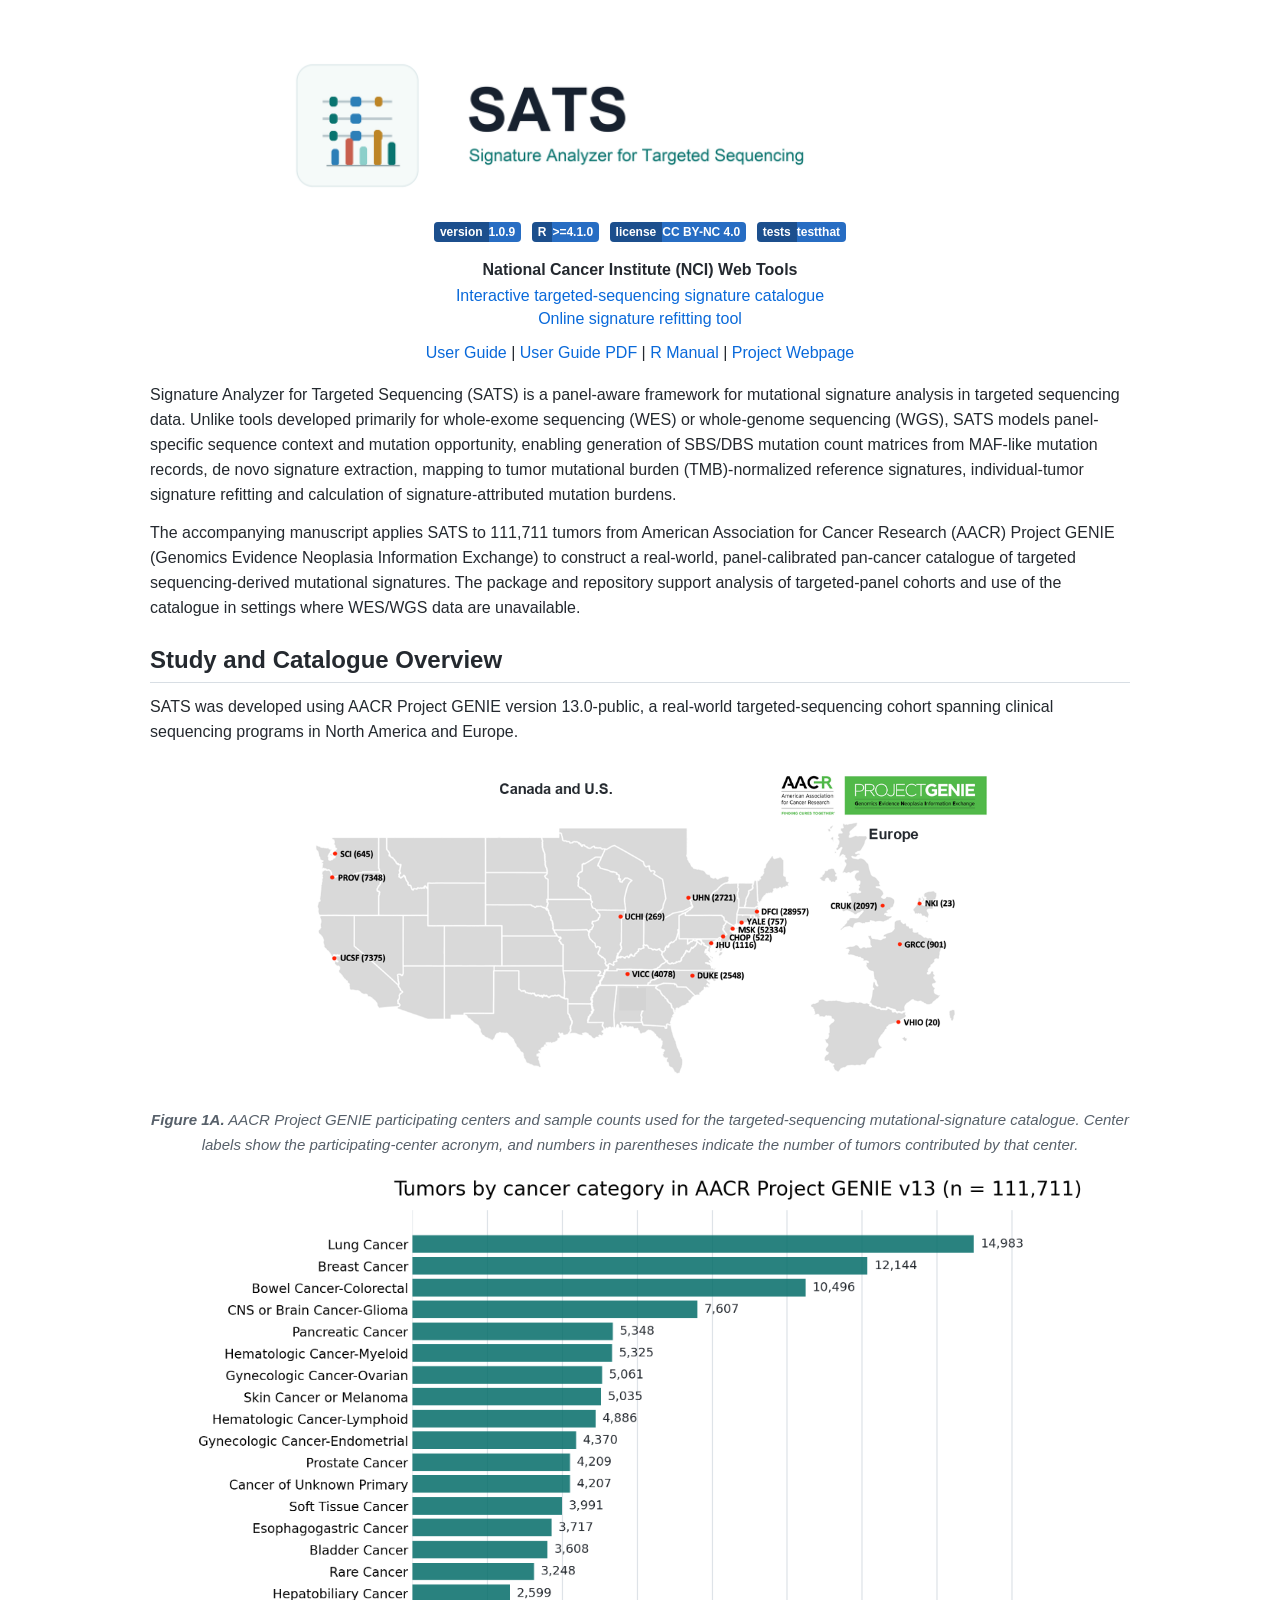
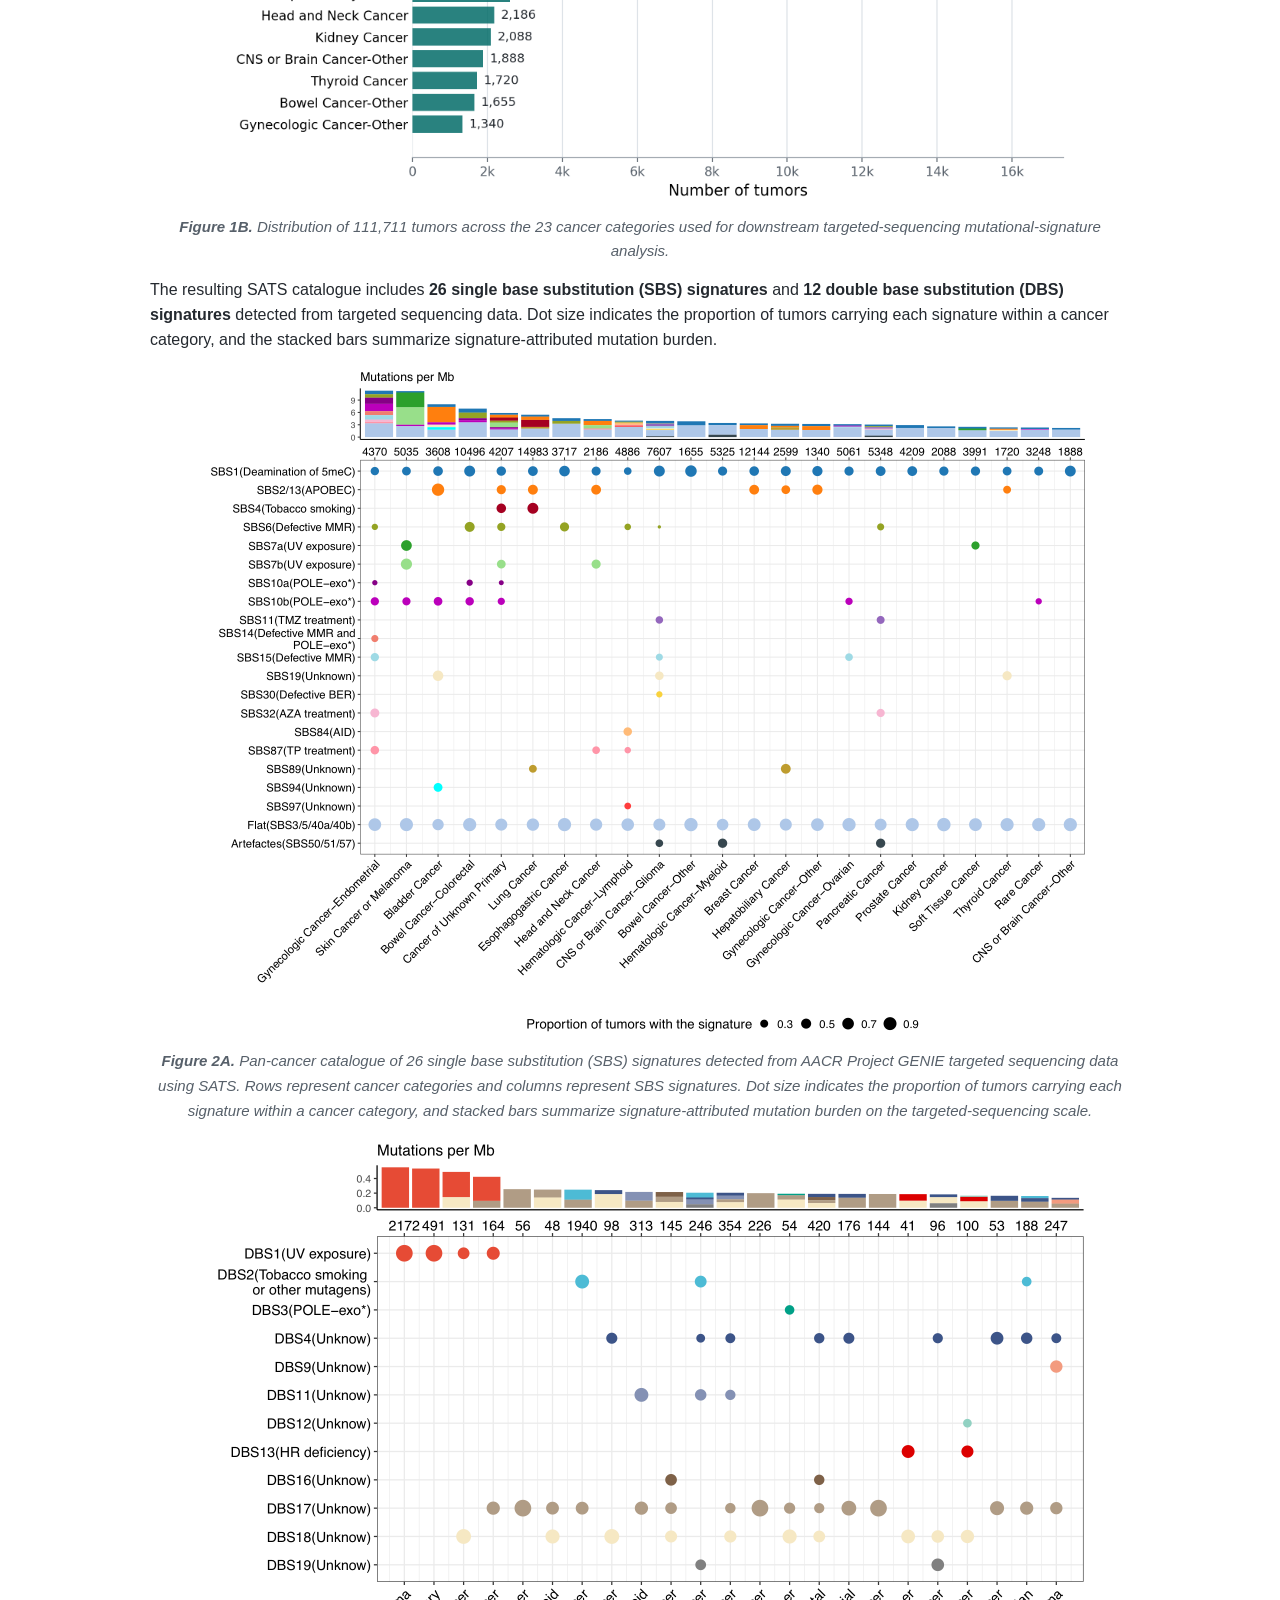
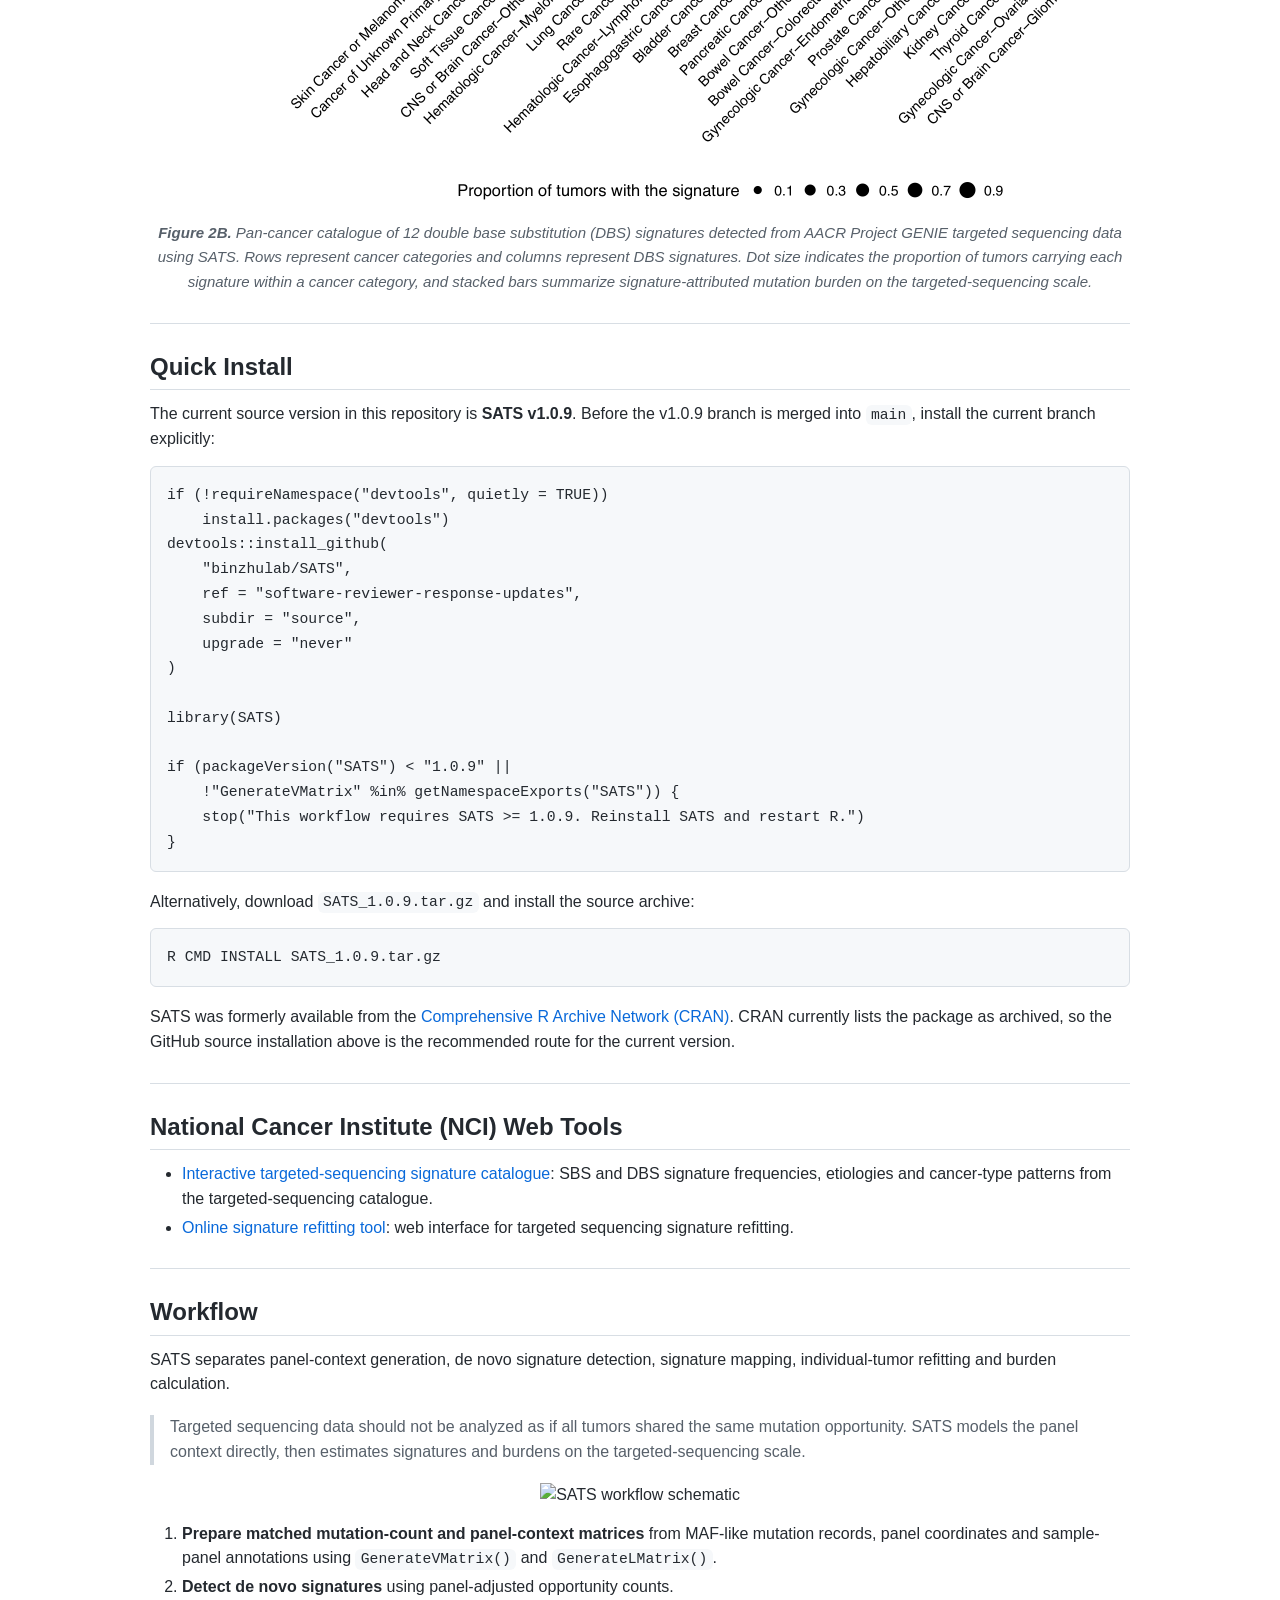
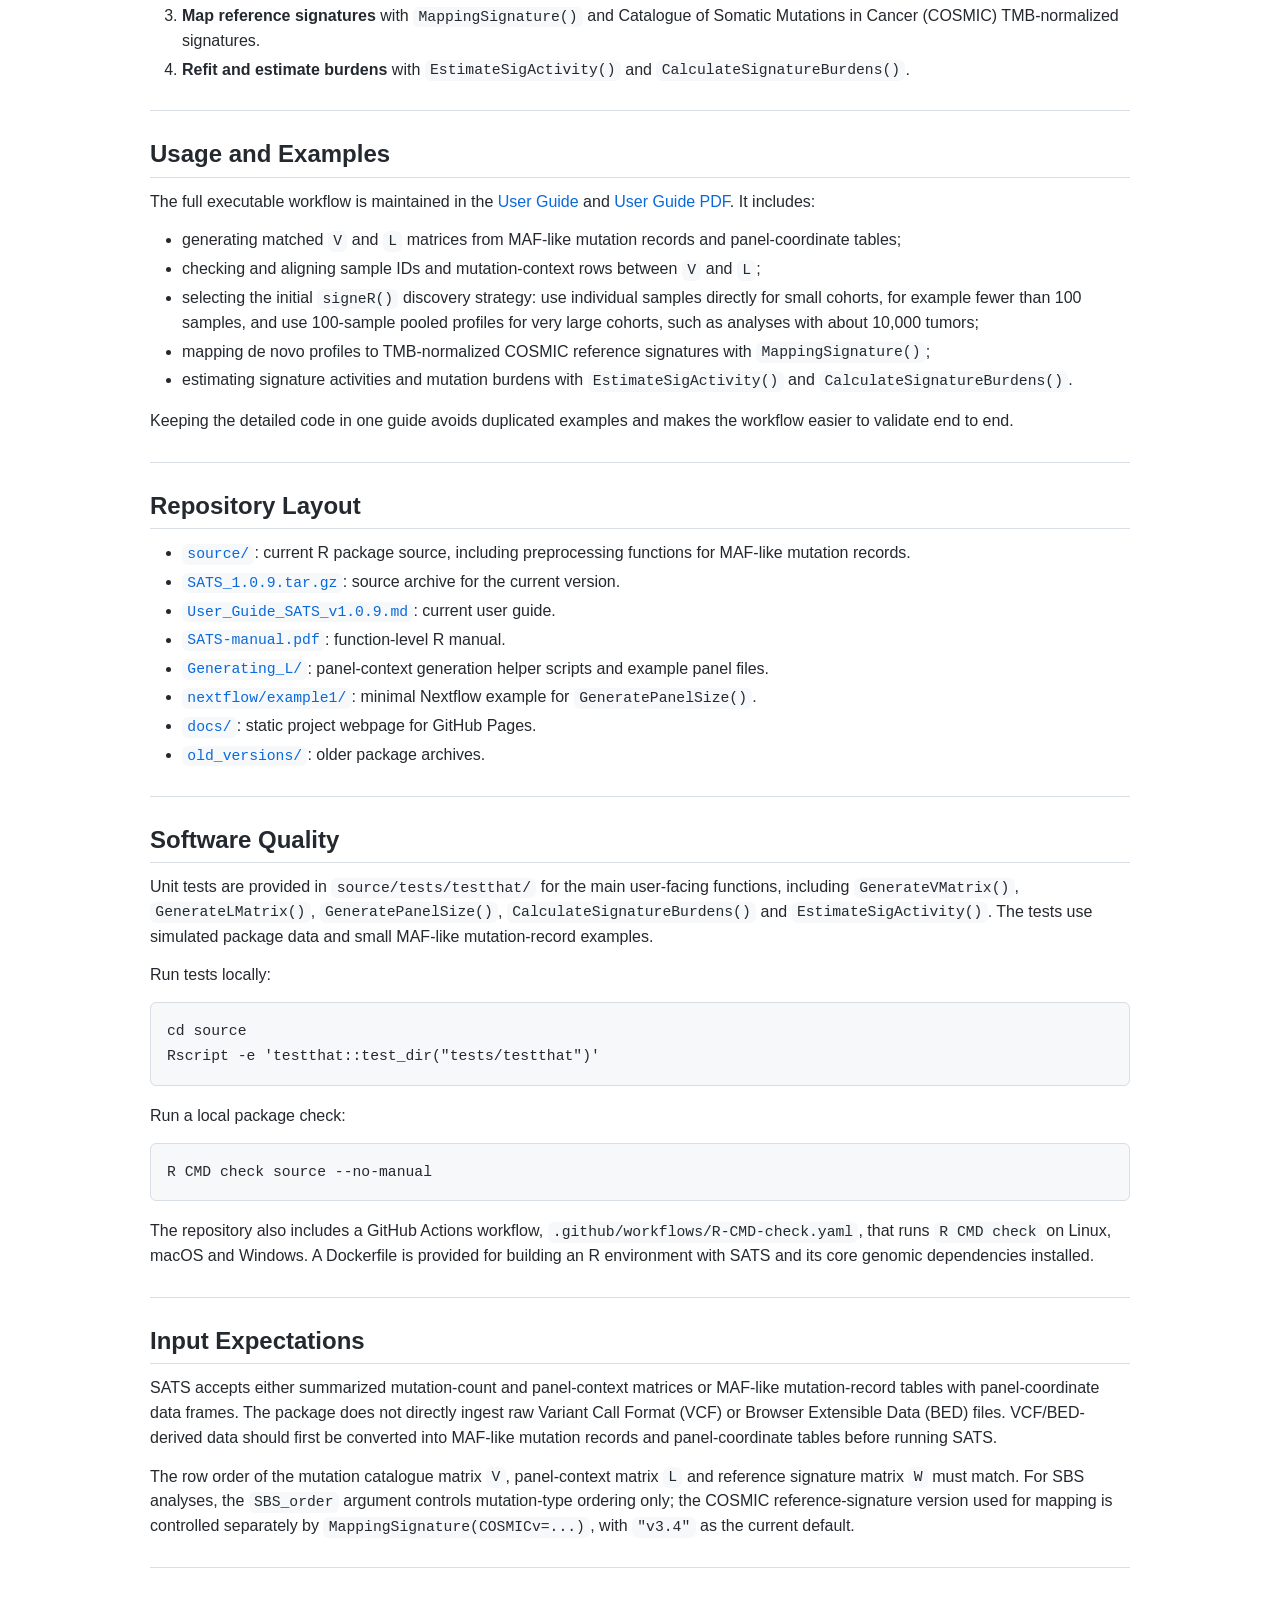
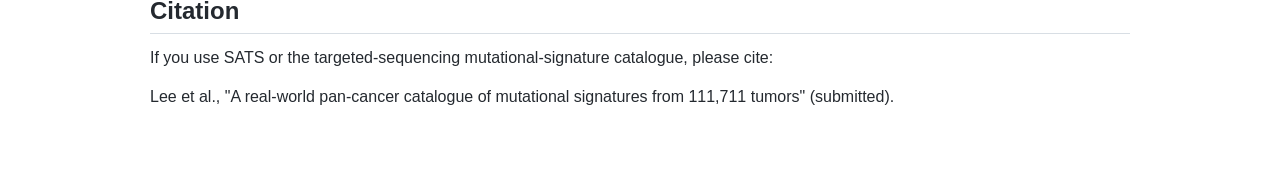
==== commit c18a1aae: "Clarify SATS 1.0.9 guide installation" ====
--- a/README_compiled.html
+++ b/README_compiled.html
@@ -63,12 +63,22 @@
 </p>
 <hr>
 <h2 id="quick-install">Quick Install</h2>
-<p>The current source version in this repository is <strong>SATS v1.0.9</strong>. The recommended installation route is the GitHub source tree:</p>
+<p>The current source version in this repository is <strong>SATS v1.0.9</strong>. Before the v1.0.9 branch is merged into <code>main</code>, install the current branch explicitly:</p>
 <pre><code class="language-r">if (!requireNamespace(&quot;devtools&quot;, quietly = TRUE))
     install.packages(&quot;devtools&quot;)
-devtools::install_github(&quot;binzhulab/SATS&quot;, subdir = &quot;source&quot;, upgrade = &quot;never&quot;)
+devtools::install_github(
+    &quot;binzhulab/SATS&quot;,
+    ref = &quot;software-reviewer-response-updates&quot;,
+    subdir = &quot;source&quot;,
+    upgrade = &quot;never&quot;
+)
 
-library(SATS)</code></pre>
+library(SATS)
+
+if (packageVersion(&quot;SATS&quot;) &lt; &quot;1.0.9&quot; ||
+    !&quot;GenerateVMatrix&quot; %in% getNamespaceExports(&quot;SATS&quot;)) {
+    stop(&quot;This workflow requires SATS &gt;= 1.0.9. Reinstall SATS and restart R.&quot;)
+}</code></pre>
 <p>Alternatively, download <code>SATS_1.0.9.tar.gz</code> and install the source archive:</p>
 <pre><code class="language-bash">R CMD INSTALL SATS_1.0.9.tar.gz</code></pre>
 <p>SATS was formerly available from the <a href="https://CRAN.R-project.org/package=SATS">Comprehensive R Archive Network (CRAN)</a>. CRAN currently lists the package as archived, so the GitHub source installation above is the recommended route for the current version.</p>
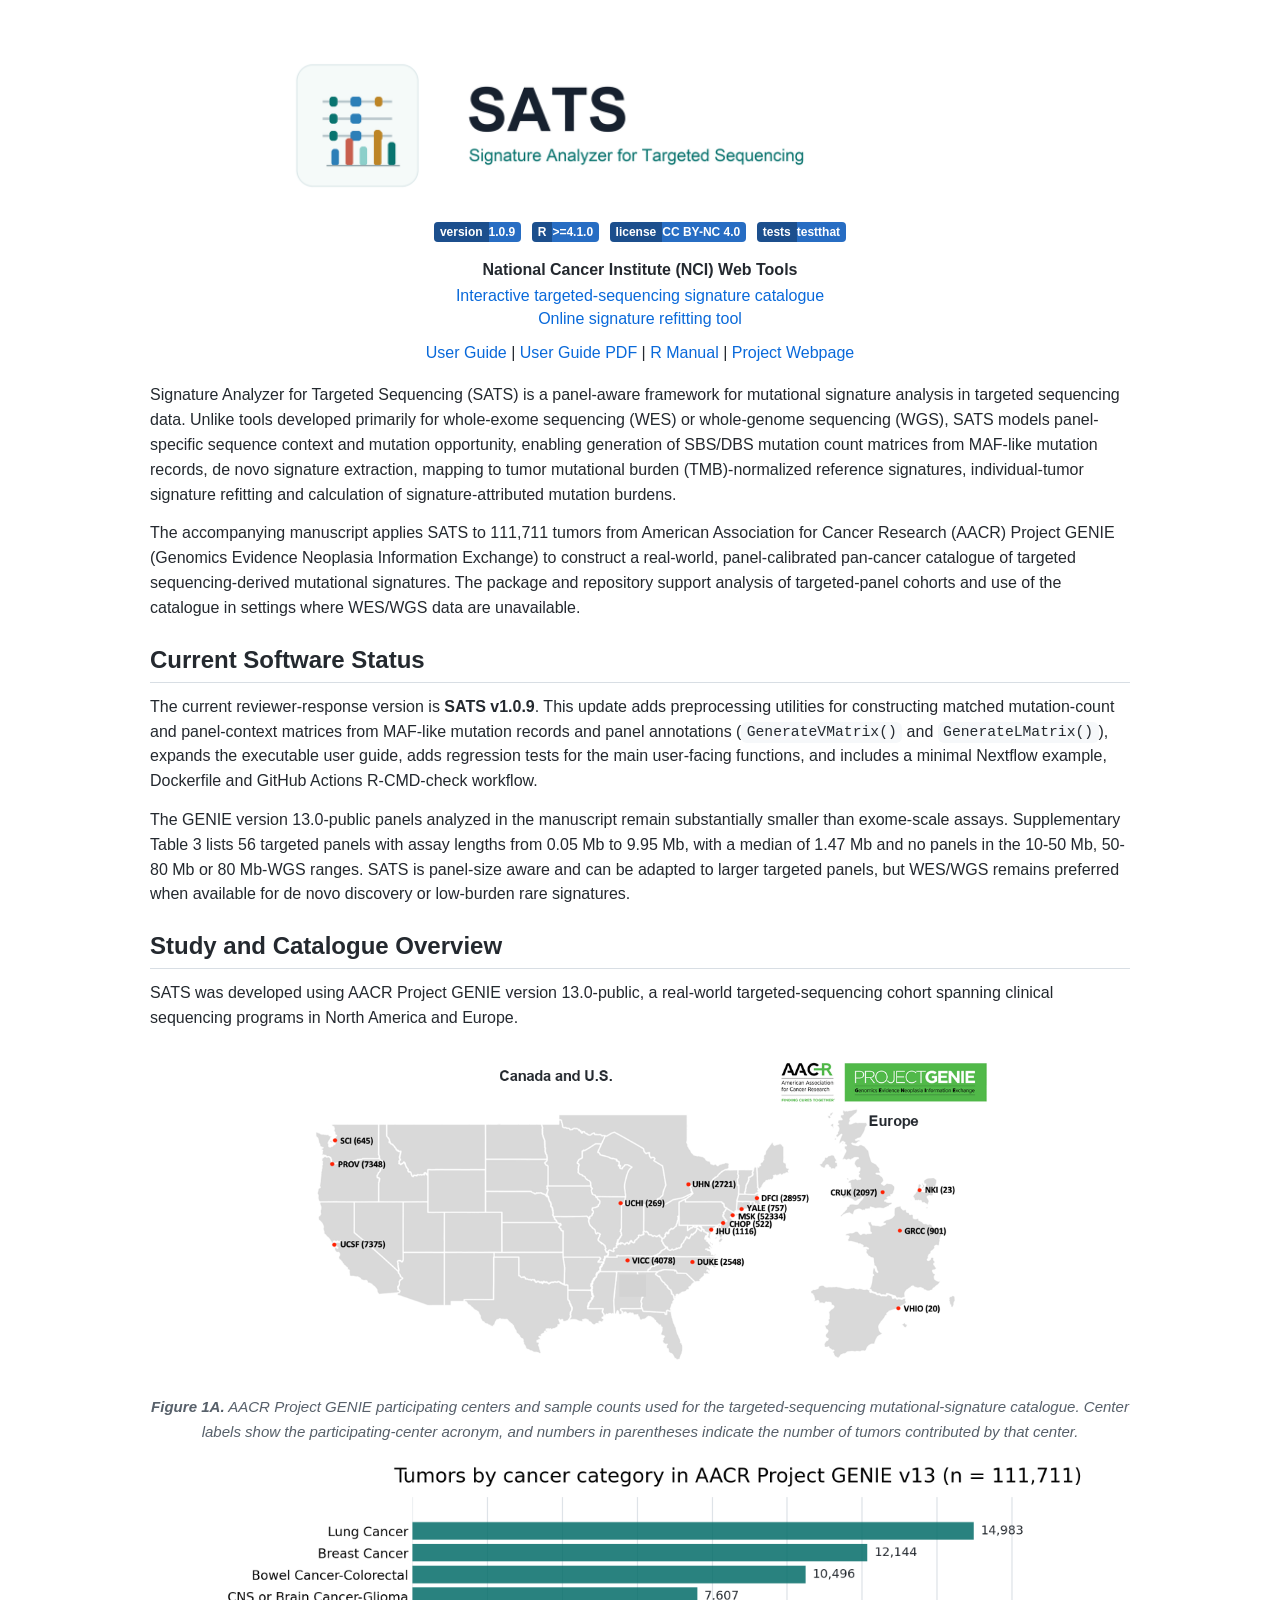
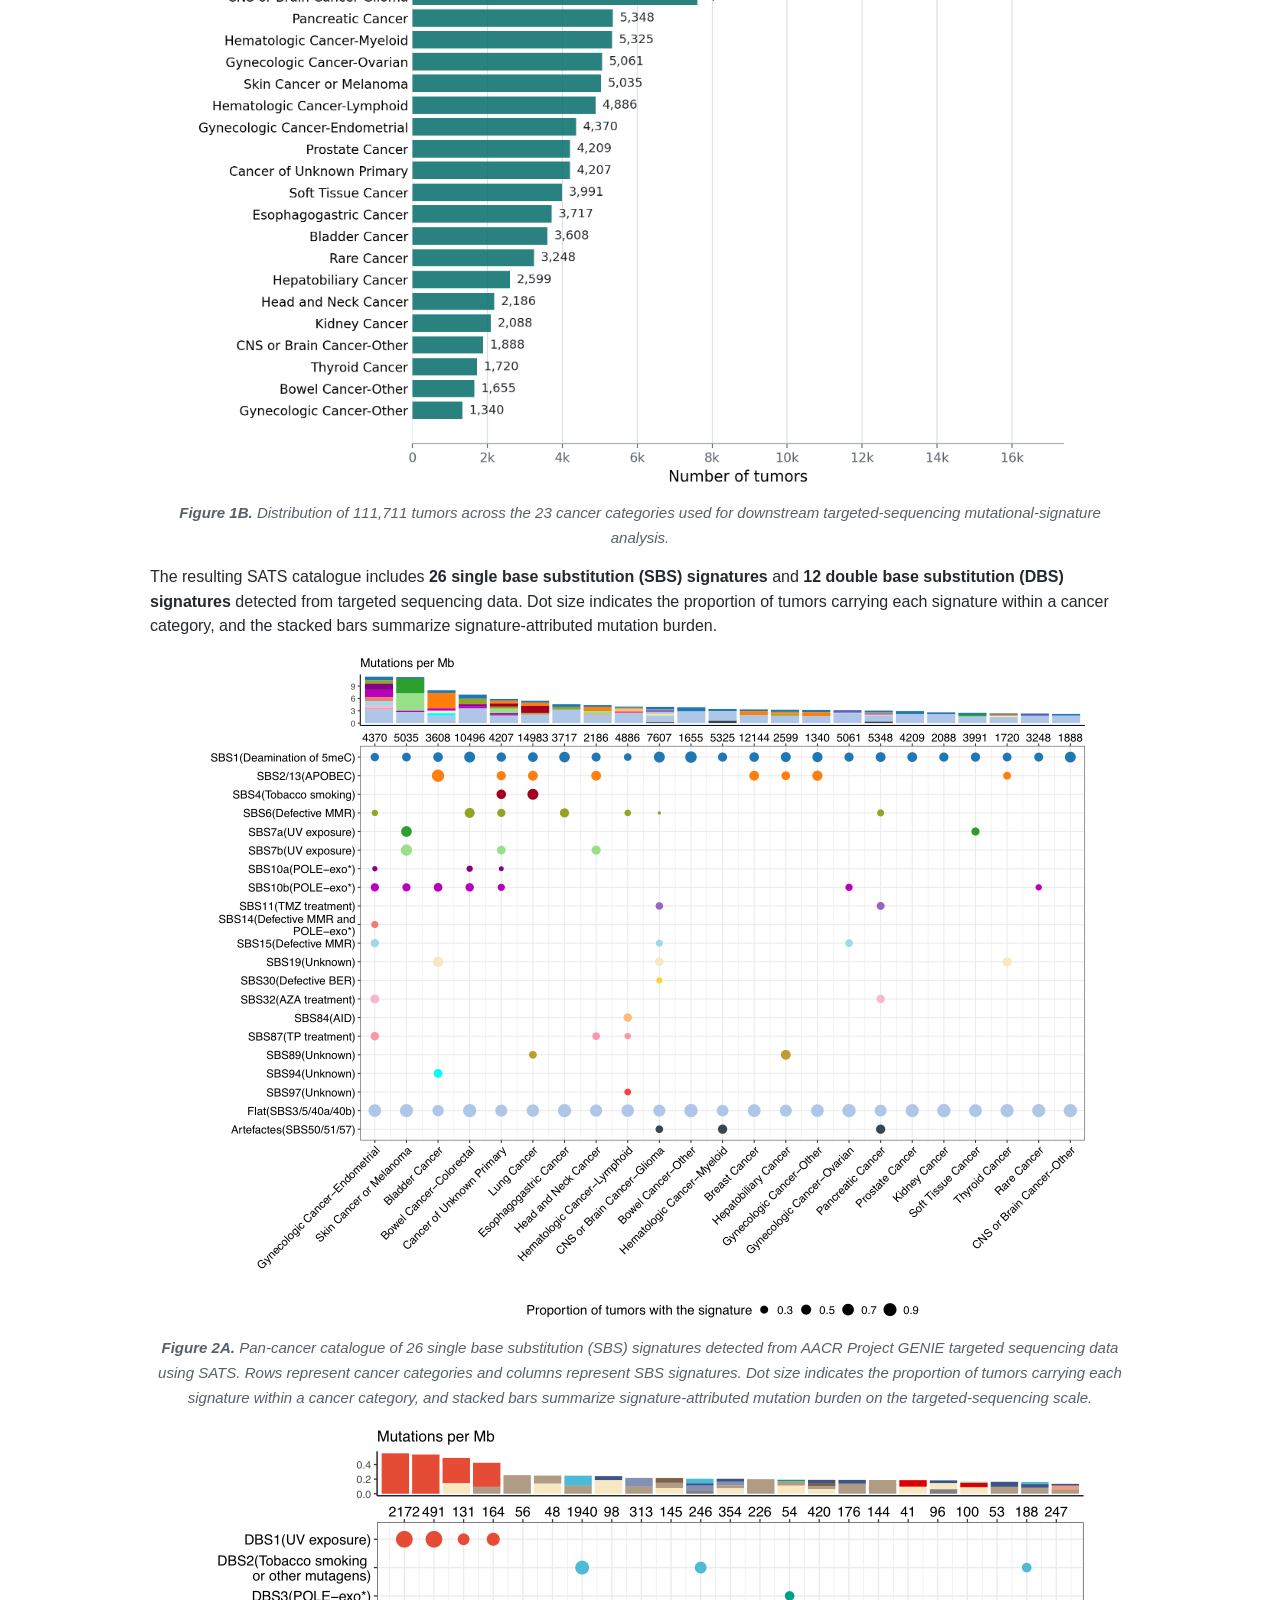
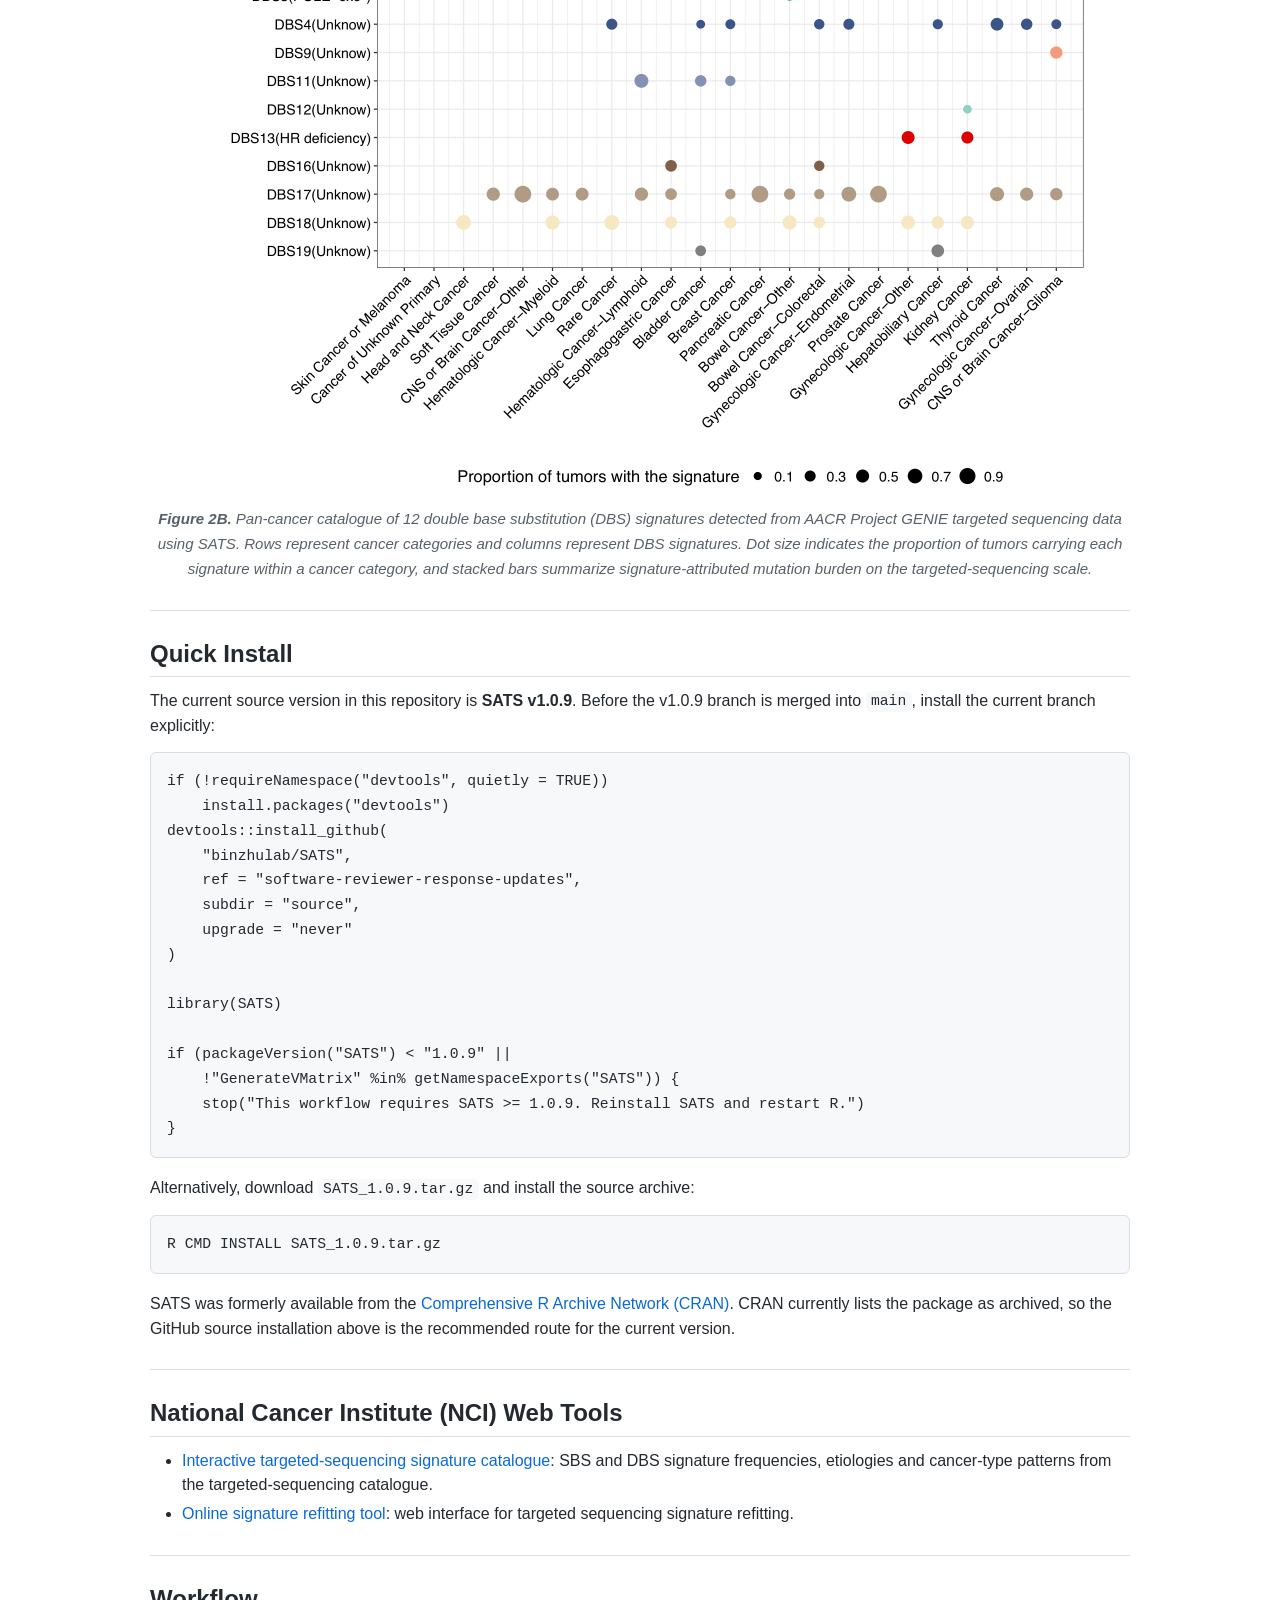
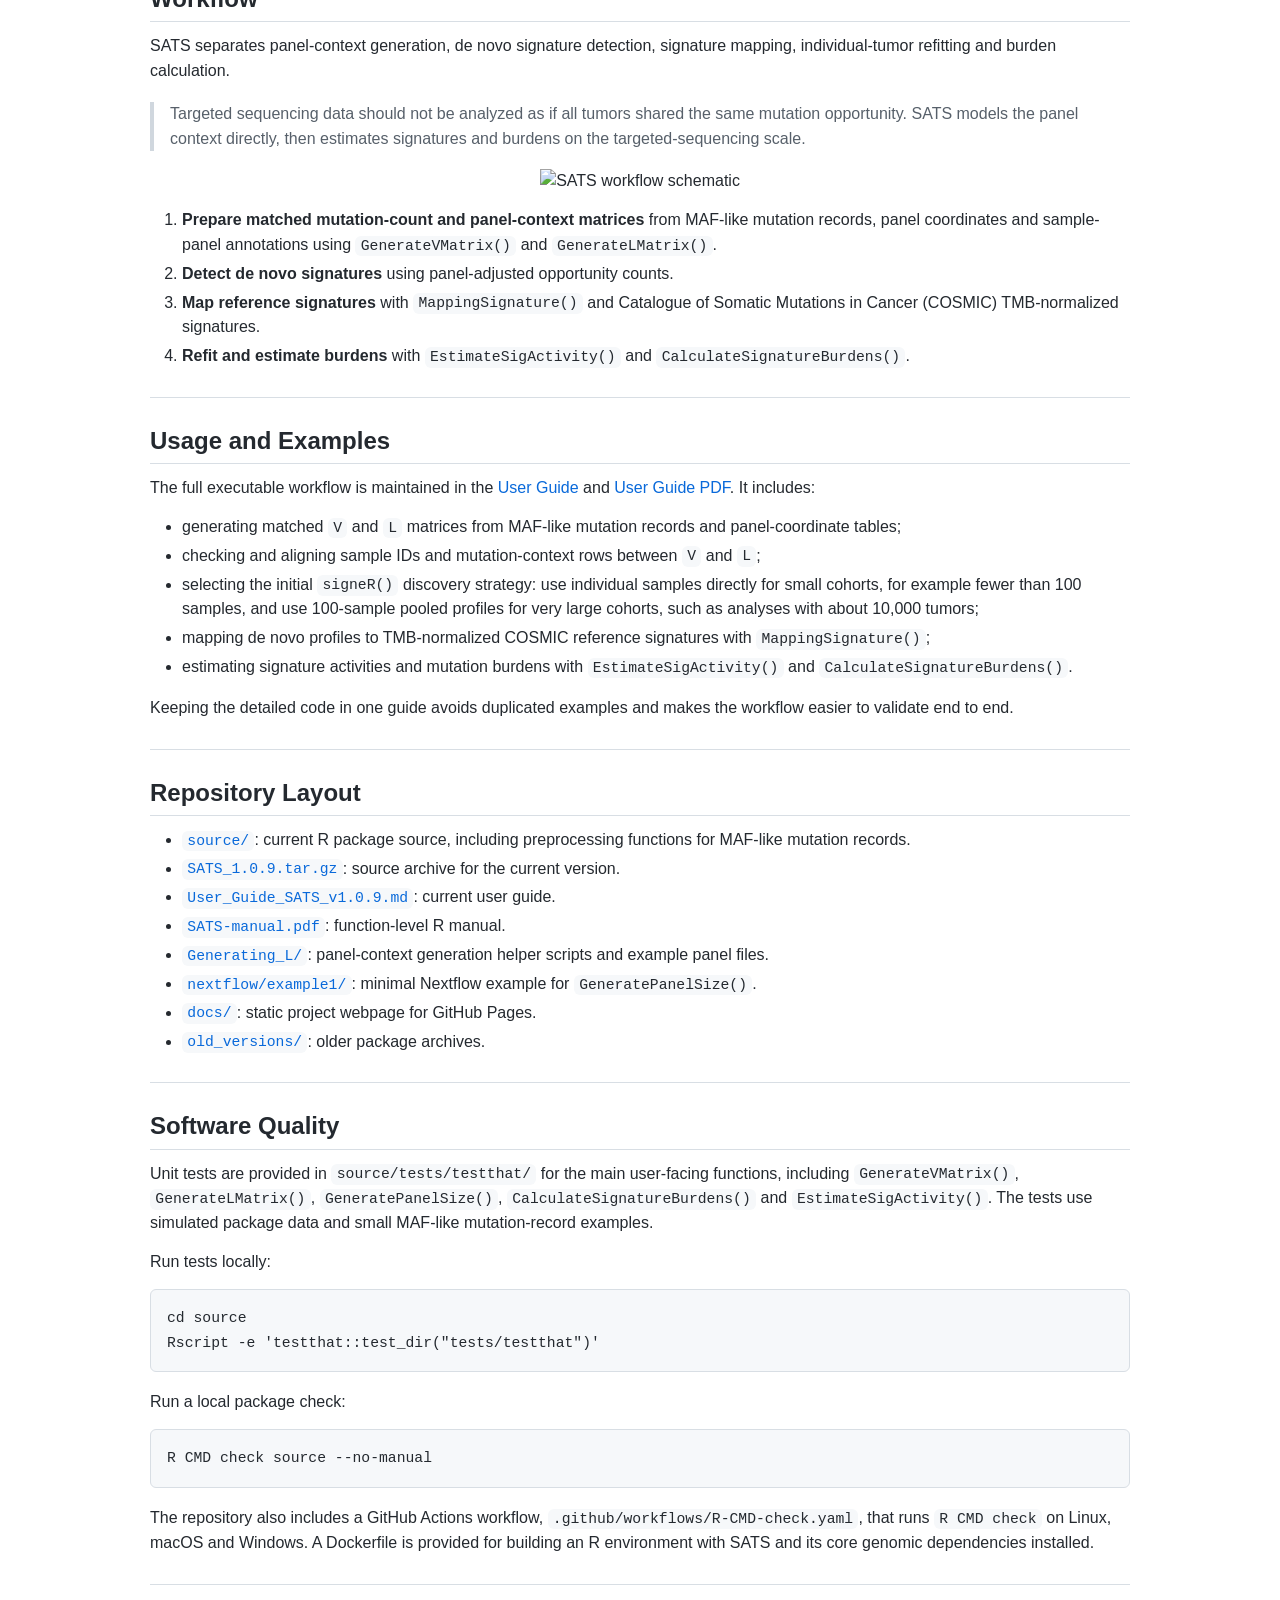
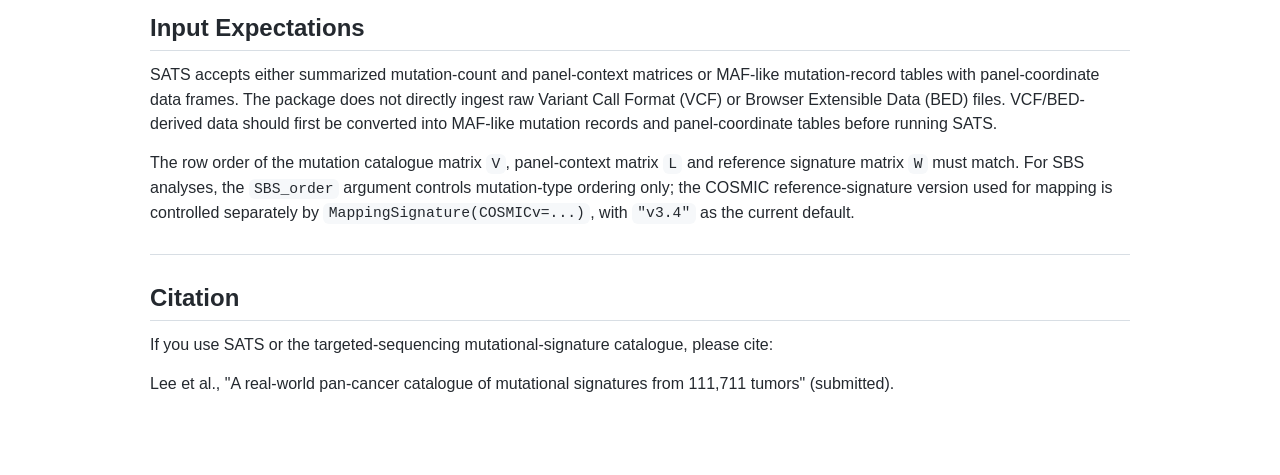
==== commit eb6fb038: "Update SATS site software status" ====
--- a/README_compiled.html
+++ b/README_compiled.html
@@ -38,10 +38,13 @@
 <img src="docs/assets/sats-logo.png" alt="Signature Analyzer for Targeted Sequencing (SATS)" width="780">
 <p><span class="badge"><span>version</span>1.0.9</span> <span class="badge"><span>R</span>&gt;=4.1.0</span> <span class="badge"><span>license</span>CC BY-NC 4.0</span> <span class="badge"><span>tests</span>testthat</span></p>
 <p class="top-web-tools"><strong>National Cancer Institute (NCI) Web Tools</strong><a href="https://analysistools.cancer.gov/mutational-signatures/#/catalog/STS">Interactive targeted-sequencing signature catalogue</a><a href="https://analysistools.cancer.gov/mutational-signatures/#/refitting">Online signature refitting tool</a></p>
-<p><a href="https://github.com/binzhulab/SATS/blob/main/User_Guide_SATS_v1.0.9.md">User Guide</a> | <a href="https://github.com/binzhulab/SATS/blob/main/User_Guide_SATS_v1.0.9.pdf">User Guide PDF</a> | <a href="https://github.com/binzhulab/SATS/blob/main/SATS-manual.pdf">R Manual</a> | <a href="https://github.com/binzhulab/SATS/tree/main/docs">Project Webpage</a></p>
+<p><a href="User_Guide_SATS_v1.0.9.md">User Guide</a> | <a href="User_Guide_SATS_v1.0.9.pdf">User Guide PDF</a> | <a href="SATS-manual.pdf">R Manual</a> | <a href="docs/">Project Webpage</a></p>
 </div>
 <p>Signature Analyzer for Targeted Sequencing (SATS) is a panel-aware framework for mutational signature analysis in targeted sequencing data. Unlike tools developed primarily for whole-exome sequencing (WES) or whole-genome sequencing (WGS), SATS models panel-specific sequence context and mutation opportunity, enabling generation of SBS/DBS mutation count matrices from MAF-like mutation records, de novo signature extraction, mapping to tumor mutational burden (TMB)-normalized reference signatures, individual-tumor signature refitting and calculation of signature-attributed mutation burdens.</p>
 <p>The accompanying manuscript applies SATS to 111,711 tumors from American Association for Cancer Research (AACR) Project GENIE (Genomics Evidence Neoplasia Information Exchange) to construct a real-world, panel-calibrated pan-cancer catalogue of targeted sequencing-derived mutational signatures. The package and repository support analysis of targeted-panel cohorts and use of the catalogue in settings where WES/WGS data are unavailable.</p>
+<h2 id="current-software-status">Current Software Status</h2>
+<p>The current reviewer-response version is <strong>SATS v1.0.9</strong>. This update adds preprocessing utilities for constructing matched mutation-count and panel-context matrices from MAF-like mutation records and panel annotations (<code>GenerateVMatrix()</code> and <code>GenerateLMatrix()</code>), expands the executable user guide, adds regression tests for the main user-facing functions, and includes a minimal Nextflow example, Dockerfile and GitHub Actions R-CMD-check workflow.</p>
+<p>The GENIE version 13.0-public panels analyzed in the manuscript remain substantially smaller than exome-scale assays. Supplementary Table 3 lists 56 targeted panels with assay lengths from 0.05 Mb to 9.95 Mb, with a median of 1.47 Mb and no panels in the 10-50 Mb, 50-80 Mb or 80 Mb-WGS ranges. SATS is panel-size aware and can be adapted to larger targeted panels, but WES/WGS remains preferred when available for de novo discovery or low-burden rare signatures.</p>
 <h2 id="study-and-catalogue-overview">Study and Catalogue Overview</h2>
 <p>SATS was developed using AACR Project GENIE version 13.0-public, a real-world targeted-sequencing cohort spanning clinical sequencing programs in North America and Europe.</p>
 <p align="center">
@@ -105,7 +108,7 @@
 </ol>
 <hr>
 <h2 id="usage-and-examples">Usage and Examples</h2>
-<p>The full executable workflow is maintained in the <a href="https://github.com/binzhulab/SATS/blob/main/User_Guide_SATS_v1.0.9.md">User Guide</a> and <a href="https://github.com/binzhulab/SATS/blob/main/User_Guide_SATS_v1.0.9.pdf">User Guide PDF</a>. It includes:</p>
+<p>The full executable workflow is maintained in the <a href="User_Guide_SATS_v1.0.9.md">User Guide</a> and <a href="User_Guide_SATS_v1.0.9.pdf">User Guide PDF</a>. It includes:</p>
 <ul>
 <li>generating matched <code>V</code> and <code>L</code> matrices from MAF-like mutation records and panel-coordinate tables;</li>
 <li>checking and aligning sample IDs and mutation-context rows between <code>V</code> and <code>L</code>;</li>
@@ -117,14 +120,14 @@
 <hr>
 <h2 id="repository-layout">Repository Layout</h2>
 <ul>
-<li><a href="https://github.com/binzhulab/SATS/tree/main/source"><code>source/</code></a>: current R package source, including preprocessing functions for MAF-like mutation records.</li>
-<li><a href="https://github.com/binzhulab/SATS/blob/main/SATS_1.0.9.tar.gz"><code>SATS_1.0.9.tar.gz</code></a>: source archive for the current version.</li>
-<li><a href="https://github.com/binzhulab/SATS/blob/main/User_Guide_SATS_v1.0.9.md"><code>User_Guide_SATS_v1.0.9.md</code></a>: current user guide.</li>
-<li><a href="https://github.com/binzhulab/SATS/blob/main/SATS-manual.pdf"><code>SATS-manual.pdf</code></a>: function-level R manual.</li>
-<li><a href="https://github.com/binzhulab/SATS/tree/main/Generating_L"><code>Generating_L/</code></a>: panel-context generation helper scripts and example panel files.</li>
-<li><a href="https://github.com/binzhulab/SATS/tree/main/nextflow/example1"><code>nextflow/example1/</code></a>: minimal Nextflow example for <code>GeneratePanelSize()</code>.</li>
-<li><a href="https://github.com/binzhulab/SATS/tree/main/docs"><code>docs/</code></a>: static project webpage for GitHub Pages.</li>
-<li><a href="https://github.com/binzhulab/SATS/tree/main/old_versions"><code>old_versions/</code></a>: older package archives.</li>
+<li><a href="source/"><code>source/</code></a>: current R package source, including preprocessing functions for MAF-like mutation records.</li>
+<li><a href="SATS_1.0.9.tar.gz"><code>SATS_1.0.9.tar.gz</code></a>: source archive for the current version.</li>
+<li><a href="User_Guide_SATS_v1.0.9.md"><code>User_Guide_SATS_v1.0.9.md</code></a>: current user guide.</li>
+<li><a href="SATS-manual.pdf"><code>SATS-manual.pdf</code></a>: function-level R manual.</li>
+<li><a href="Generating_L/"><code>Generating_L/</code></a>: panel-context generation helper scripts and example panel files.</li>
+<li><a href="nextflow/example1/"><code>nextflow/example1/</code></a>: minimal Nextflow example for <code>GeneratePanelSize()</code>.</li>
+<li><a href="docs/"><code>docs/</code></a>: static project webpage for GitHub Pages.</li>
+<li><a href="old_versions/"><code>old_versions/</code></a>: older package archives.</li>
 </ul>
 <hr>
 <h2 id="software-quality">Software Quality</h2>
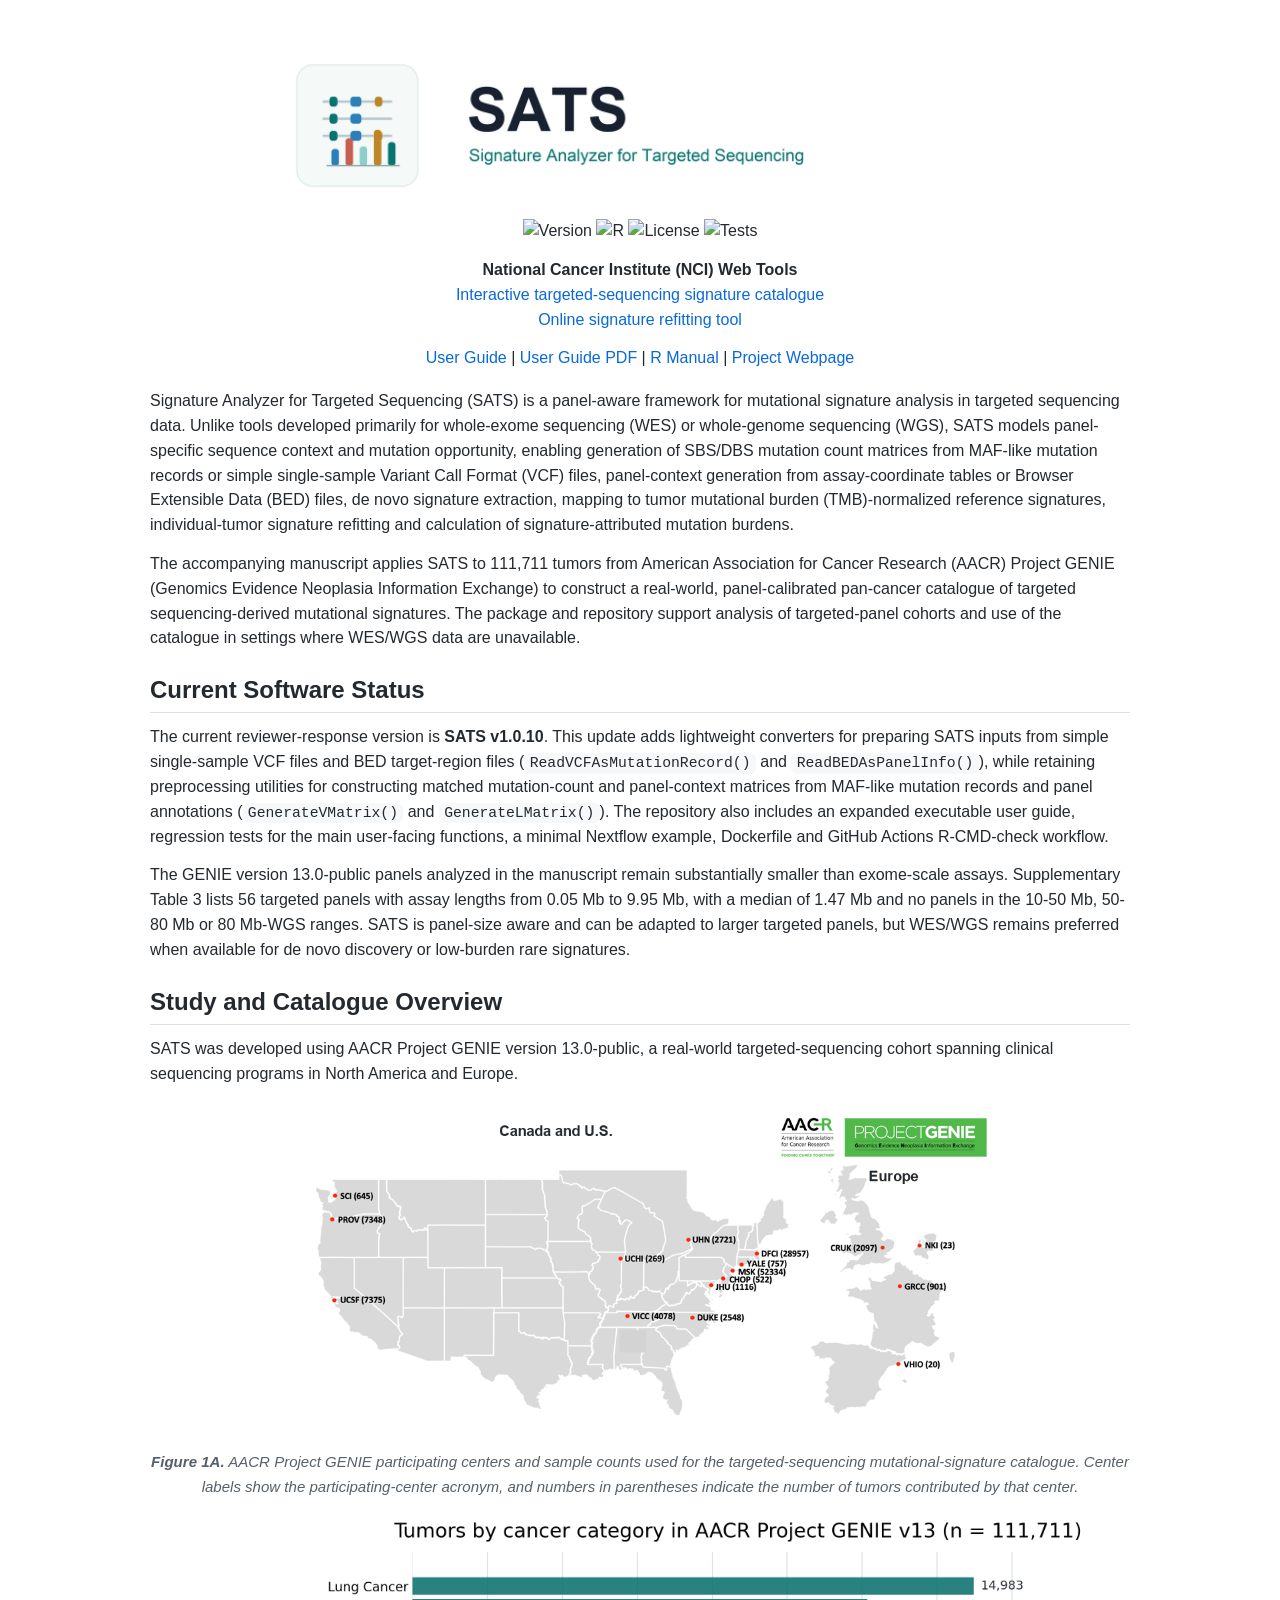
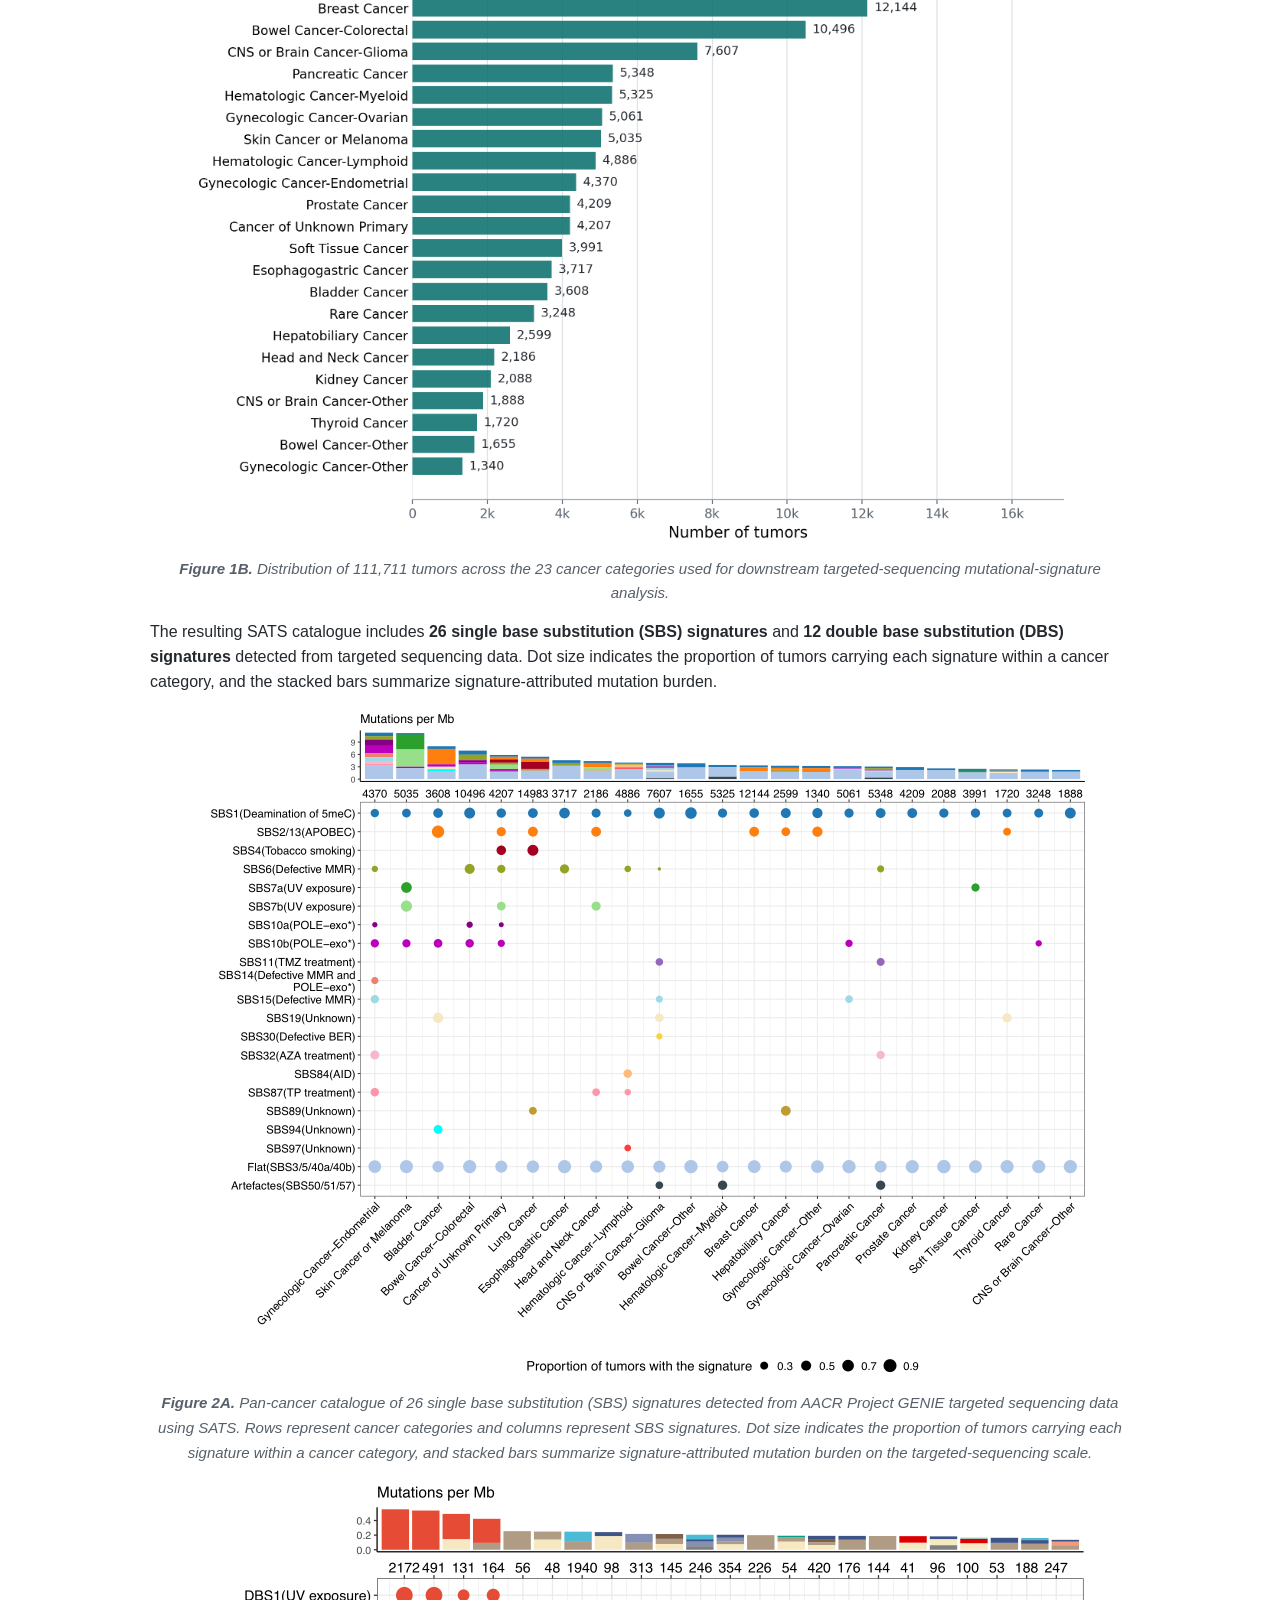
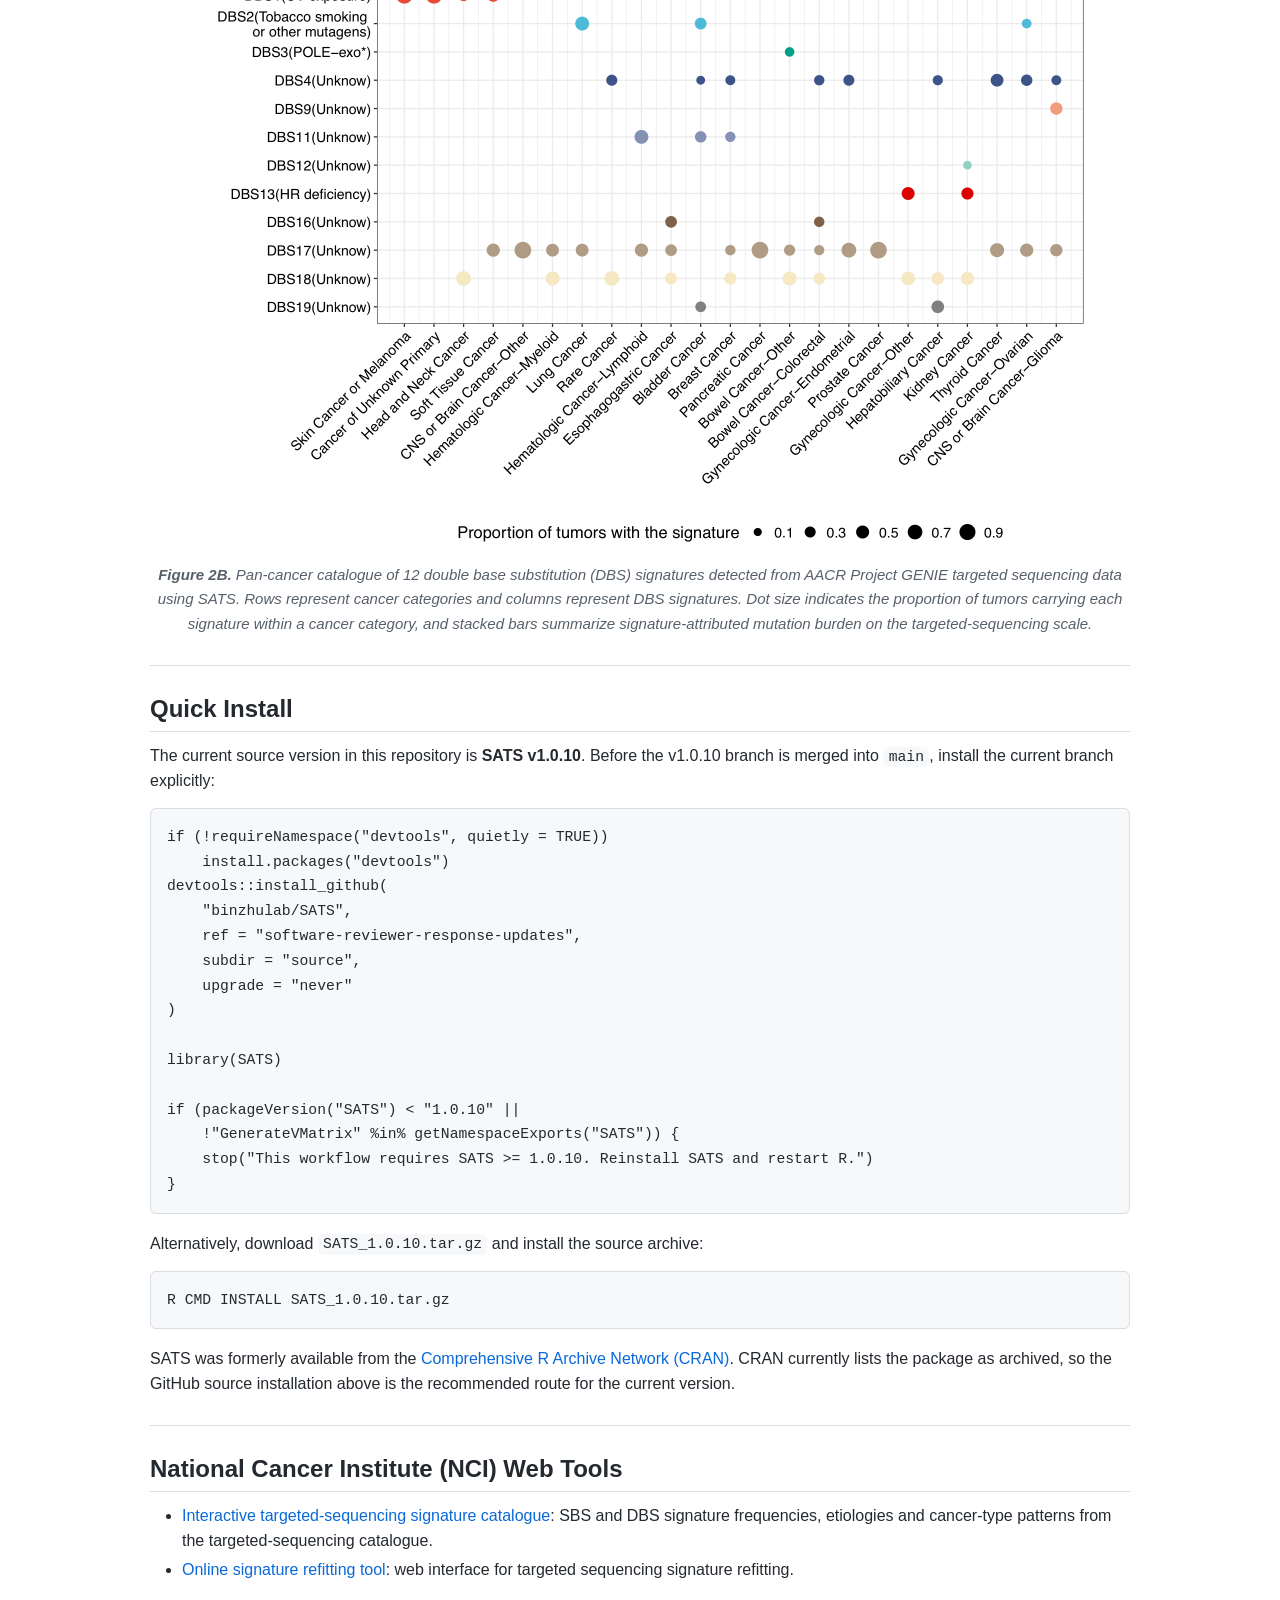
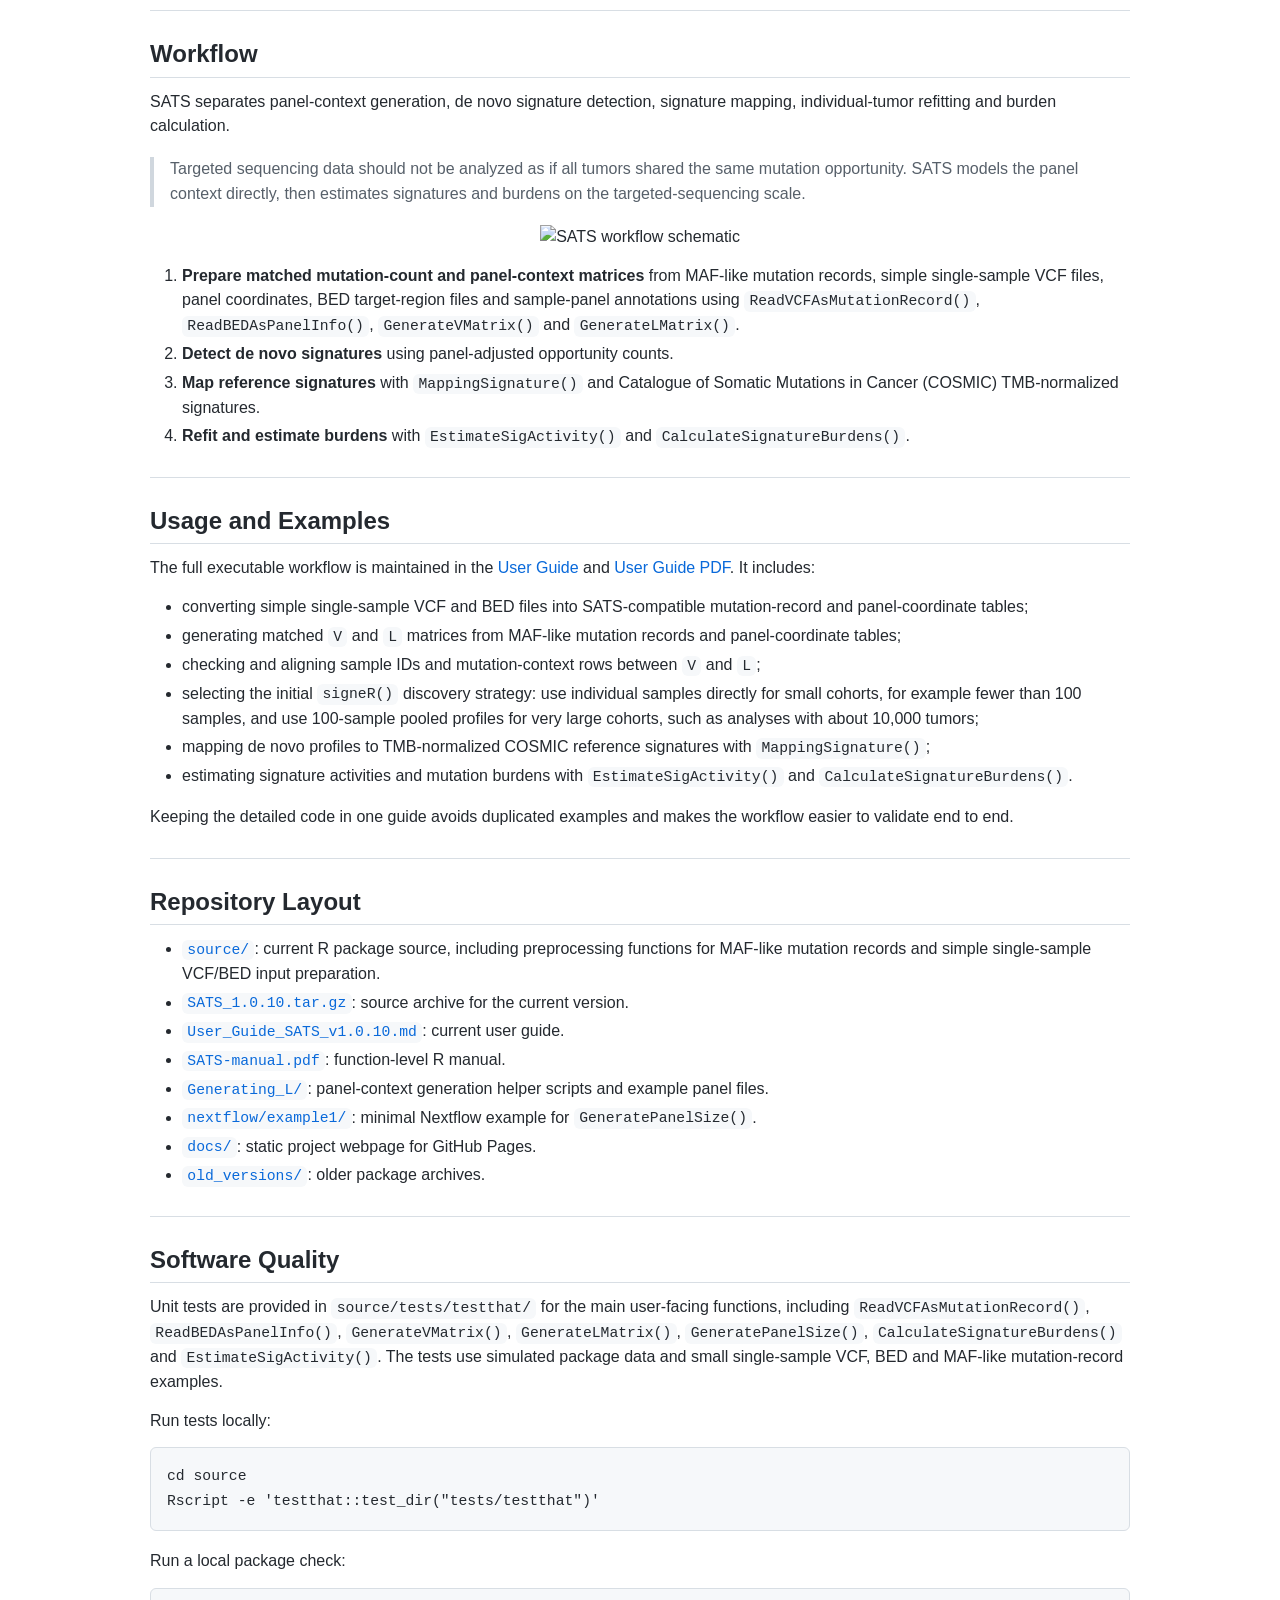
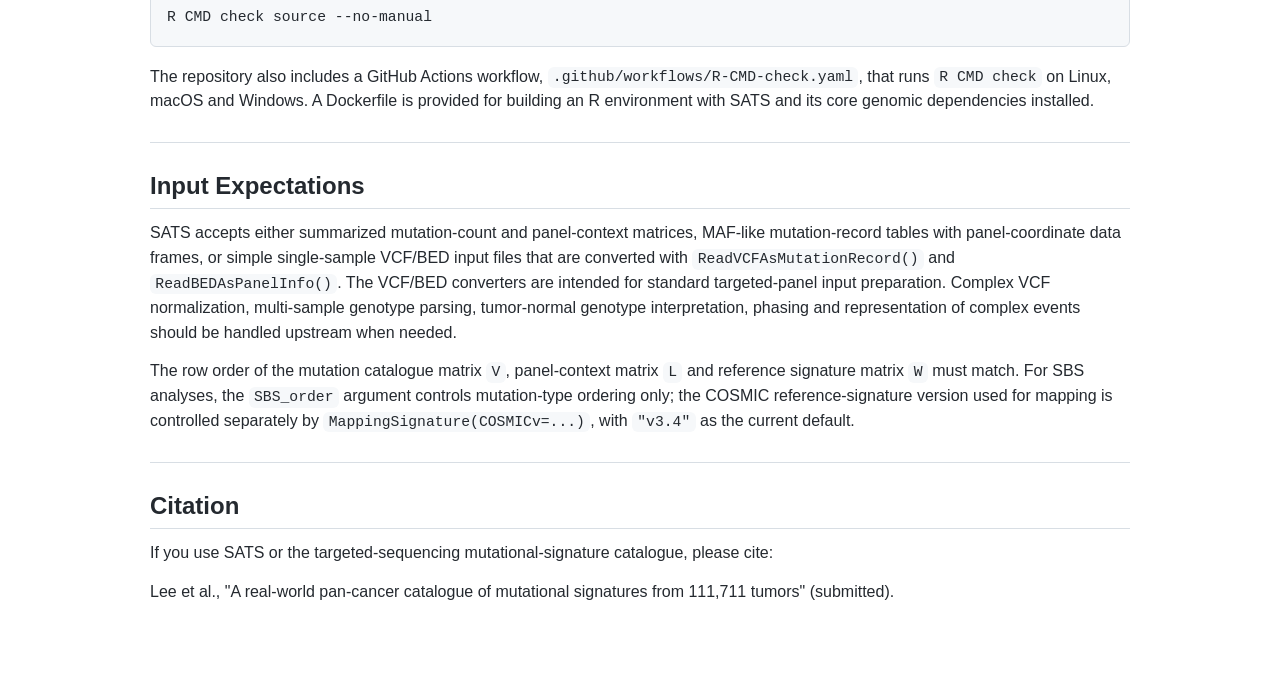
==== commit d02f92a6: "Add VCF and BED input converters" ====
--- a/README_compiled.html
+++ b/README_compiled.html
@@ -36,37 +36,44 @@
 <main class="markdown-body">
 <div align="center">
 <img src="docs/assets/sats-logo.png" alt="Signature Analyzer for Targeted Sequencing (SATS)" width="780">
-<p><span class="badge"><span>version</span>1.0.9</span> <span class="badge"><span>R</span>&gt;=4.1.0</span> <span class="badge"><span>license</span>CC BY-NC 4.0</span> <span class="badge"><span>tests</span>testthat</span></p>
-<p class="top-web-tools"><strong>National Cancer Institute (NCI) Web Tools</strong><a href="https://analysistools.cancer.gov/mutational-signatures/#/catalog/STS">Interactive targeted-sequencing signature catalogue</a><a href="https://analysistools.cancer.gov/mutational-signatures/#/refitting">Online signature refitting tool</a></p>
-<p><a href="User_Guide_SATS_v1.0.9.md">User Guide</a> | <a href="User_Guide_SATS_v1.0.9.pdf">User Guide PDF</a> | <a href="SATS-manual.pdf">R Manual</a> | <a href="docs/">Project Webpage</a></p>
+<p><img src="https://img.shields.io/badge/version-1.0.10-blue" alt="Version" />
+<img src="https://img.shields.io/badge/R-%3E%3D4.1.0-276DC3" alt="R" />
+<img src="https://img.shields.io/badge/license-CC%20BY--NC%204.0-lightgrey" alt="License" />
+<img src="https://img.shields.io/badge/tests-testthat-green" alt="Tests" /></p>
+<p>
+  <strong>National Cancer Institute (NCI) Web Tools</strong><br>
+  <a href="https://analysistools.cancer.gov/mutational-signatures/#/catalog/STS">Interactive targeted-sequencing signature catalogue</a><br>
+  <a href="https://analysistools.cancer.gov/mutational-signatures/#/refitting">Online signature refitting tool</a>
+</p>
+<p><a href="User_Guide_SATS_v1.0.10.md">User Guide</a> | <a href="User_Guide_SATS_v1.0.10.pdf">User Guide PDF</a> | <a href="SATS-manual.pdf">R Manual</a> | <a href="docs/">Project Webpage</a></p>
 </div>
-<p>Signature Analyzer for Targeted Sequencing (SATS) is a panel-aware framework for mutational signature analysis in targeted sequencing data. Unlike tools developed primarily for whole-exome sequencing (WES) or whole-genome sequencing (WGS), SATS models panel-specific sequence context and mutation opportunity, enabling generation of SBS/DBS mutation count matrices from MAF-like mutation records, de novo signature extraction, mapping to tumor mutational burden (TMB)-normalized reference signatures, individual-tumor signature refitting and calculation of signature-attributed mutation burdens.</p>
+<p>Signature Analyzer for Targeted Sequencing (SATS) is a panel-aware framework for mutational signature analysis in targeted sequencing data. Unlike tools developed primarily for whole-exome sequencing (WES) or whole-genome sequencing (WGS), SATS models panel-specific sequence context and mutation opportunity, enabling generation of SBS/DBS mutation count matrices from MAF-like mutation records or simple single-sample Variant Call Format (VCF) files, panel-context generation from assay-coordinate tables or Browser Extensible Data (BED) files, de novo signature extraction, mapping to tumor mutational burden (TMB)-normalized reference signatures, individual-tumor signature refitting and calculation of signature-attributed mutation burdens.</p>
 <p>The accompanying manuscript applies SATS to 111,711 tumors from American Association for Cancer Research (AACR) Project GENIE (Genomics Evidence Neoplasia Information Exchange) to construct a real-world, panel-calibrated pan-cancer catalogue of targeted sequencing-derived mutational signatures. The package and repository support analysis of targeted-panel cohorts and use of the catalogue in settings where WES/WGS data are unavailable.</p>
-<h2 id="current-software-status">Current Software Status</h2>
-<p>The current reviewer-response version is <strong>SATS v1.0.9</strong>. This update adds preprocessing utilities for constructing matched mutation-count and panel-context matrices from MAF-like mutation records and panel annotations (<code>GenerateVMatrix()</code> and <code>GenerateLMatrix()</code>), expands the executable user guide, adds regression tests for the main user-facing functions, and includes a minimal Nextflow example, Dockerfile and GitHub Actions R-CMD-check workflow.</p>
+<h2>Current Software Status</h2>
+<p>The current reviewer-response version is <strong>SATS v1.0.10</strong>. This update adds lightweight converters for preparing SATS inputs from simple single-sample VCF files and BED target-region files (<code>ReadVCFAsMutationRecord()</code> and <code>ReadBEDAsPanelInfo()</code>), while retaining preprocessing utilities for constructing matched mutation-count and panel-context matrices from MAF-like mutation records and panel annotations (<code>GenerateVMatrix()</code> and <code>GenerateLMatrix()</code>). The repository also includes an expanded executable user guide, regression tests for the main user-facing functions, a minimal Nextflow example, Dockerfile and GitHub Actions R-CMD-check workflow.</p>
 <p>The GENIE version 13.0-public panels analyzed in the manuscript remain substantially smaller than exome-scale assays. Supplementary Table 3 lists 56 targeted panels with assay lengths from 0.05 Mb to 9.95 Mb, with a median of 1.47 Mb and no panels in the 10-50 Mb, 50-80 Mb or 80 Mb-WGS ranges. SATS is panel-size aware and can be adapted to larger targeted panels, but WES/WGS remains preferred when available for de novo discovery or low-burden rare signatures.</p>
-<h2 id="study-and-catalogue-overview">Study and Catalogue Overview</h2>
+<h2>Study and Catalogue Overview</h2>
 <p>SATS was developed using AACR Project GENIE version 13.0-public, a real-world targeted-sequencing cohort spanning clinical sequencing programs in North America and Europe.</p>
 <p align="center">
-<img width="780" alt="AACR Project GENIE participating center distribution across North America and Europe" src="docs/assets/genie-site-distribution.png"><br>
-<em><strong>Figure 1A.</strong> AACR Project GENIE participating centers and sample counts used for the targeted-sequencing mutational-signature catalogue. Center labels show the participating-center acronym, and numbers in parentheses indicate the number of tumors contributed by that center.</em>
+  <img width="780" alt="AACR Project GENIE participating center distribution across North America and Europe" src="docs/assets/genie-site-distribution.png"><br>
+  <em><strong>Figure 1A.</strong> AACR Project GENIE participating centers and sample counts used for the targeted-sequencing mutational-signature catalogue. Center labels show the participating-center acronym, and numbers in parentheses indicate the number of tumors contributed by that center.</em>
 </p>
 <p align="center">
-<img width="900" alt="Sample size by cancer category in AACR Project GENIE version 13" src="docs/assets/genie-cancer-type-sample-size.png"><br>
-<em><strong>Figure 1B.</strong> Distribution of 111,711 tumors across the 23 cancer categories used for downstream targeted-sequencing mutational-signature analysis.</em>
+  <img width="900" alt="Sample size by cancer category in AACR Project GENIE version 13" src="docs/assets/genie-cancer-type-sample-size.png"><br>
+  <em><strong>Figure 1B.</strong> Distribution of 111,711 tumors across the 23 cancer categories used for downstream targeted-sequencing mutational-signature analysis.</em>
 </p>
 <p>The resulting SATS catalogue includes <strong>26 single base substitution (SBS) signatures</strong> and <strong>12 double base substitution (DBS) signatures</strong> detected from targeted sequencing data. Dot size indicates the proportion of tumors carrying each signature within a cancer category, and the stacked bars summarize signature-attributed mutation burden.</p>
 <p align="center">
-<img width="900" alt="SATS SBS signature catalogue across cancer categories" src="docs/assets/sats-sbs-catalogue.png"><br>
-<em><strong>Figure 2A.</strong> Pan-cancer catalogue of 26 single base substitution (SBS) signatures detected from AACR Project GENIE targeted sequencing data using SATS. Rows represent cancer categories and columns represent SBS signatures. Dot size indicates the proportion of tumors carrying each signature within a cancer category, and stacked bars summarize signature-attributed mutation burden on the targeted-sequencing scale.</em>
+  <img width="900" alt="SATS SBS signature catalogue across cancer categories" src="docs/assets/sats-sbs-catalogue.png"><br>
+  <em><strong>Figure 2A.</strong> Pan-cancer catalogue of 26 single base substitution (SBS) signatures detected from AACR Project GENIE targeted sequencing data using SATS. Rows represent cancer categories and columns represent SBS signatures. Dot size indicates the proportion of tumors carrying each signature within a cancer category, and stacked bars summarize signature-attributed mutation burden on the targeted-sequencing scale.</em>
 </p>
 <p align="center">
-<img width="900" alt="SATS DBS signature catalogue across cancer categories" src="docs/assets/sats-dbs-catalogue.png"><br>
-<em><strong>Figure 2B.</strong> Pan-cancer catalogue of 12 double base substitution (DBS) signatures detected from AACR Project GENIE targeted sequencing data using SATS. Rows represent cancer categories and columns represent DBS signatures. Dot size indicates the proportion of tumors carrying each signature within a cancer category, and stacked bars summarize signature-attributed mutation burden on the targeted-sequencing scale.</em>
+  <img width="900" alt="SATS DBS signature catalogue across cancer categories" src="docs/assets/sats-dbs-catalogue.png"><br>
+  <em><strong>Figure 2B.</strong> Pan-cancer catalogue of 12 double base substitution (DBS) signatures detected from AACR Project GENIE targeted sequencing data using SATS. Rows represent cancer categories and columns represent DBS signatures. Dot size indicates the proportion of tumors carrying each signature within a cancer category, and stacked bars summarize signature-attributed mutation burden on the targeted-sequencing scale.</em>
 </p>
-<hr>
-<h2 id="quick-install">Quick Install</h2>
-<p>The current source version in this repository is <strong>SATS v1.0.9</strong>. Before the v1.0.9 branch is merged into <code>main</code>, install the current branch explicitly:</p>
+<hr />
+<h2>Quick Install</h2>
+<p>The current source version in this repository is <strong>SATS v1.0.10</strong>. Before the v1.0.10 branch is merged into <code>main</code>, install the current branch explicitly:</p>
 <pre><code class="language-r">if (!requireNamespace(&quot;devtools&quot;, quietly = TRUE))
     install.packages(&quot;devtools&quot;)
 devtools::install_github(
@@ -78,38 +85,41 @@
 
 library(SATS)
 
-if (packageVersion(&quot;SATS&quot;) &lt; &quot;1.0.9&quot; ||
+if (packageVersion(&quot;SATS&quot;) &lt; &quot;1.0.10&quot; ||
     !&quot;GenerateVMatrix&quot; %in% getNamespaceExports(&quot;SATS&quot;)) {
-    stop(&quot;This workflow requires SATS &gt;= 1.0.9. Reinstall SATS and restart R.&quot;)
-}</code></pre>
-<p>Alternatively, download <code>SATS_1.0.9.tar.gz</code> and install the source archive:</p>
-<pre><code class="language-bash">R CMD INSTALL SATS_1.0.9.tar.gz</code></pre>
+    stop(&quot;This workflow requires SATS &gt;= 1.0.10. Reinstall SATS and restart R.&quot;)
+}
+</code></pre>
+<p>Alternatively, download <code>SATS_1.0.10.tar.gz</code> and install the source archive:</p>
+<pre><code class="language-bash">R CMD INSTALL SATS_1.0.10.tar.gz
+</code></pre>
 <p>SATS was formerly available from the <a href="https://CRAN.R-project.org/package=SATS">Comprehensive R Archive Network (CRAN)</a>. CRAN currently lists the package as archived, so the GitHub source installation above is the recommended route for the current version.</p>
-<hr>
-<h2 id="national-cancer-institute-nci-web-tools">National Cancer Institute (NCI) Web Tools</h2>
+<hr />
+<h2>National Cancer Institute (NCI) Web Tools</h2>
 <ul>
 <li><a href="https://analysistools.cancer.gov/mutational-signatures/#/catalog/STS">Interactive targeted-sequencing signature catalogue</a>: SBS and DBS signature frequencies, etiologies and cancer-type patterns from the targeted-sequencing catalogue.</li>
 <li><a href="https://analysistools.cancer.gov/mutational-signatures/#/refitting">Online signature refitting tool</a>: web interface for targeted sequencing signature refitting.</li>
 </ul>
-<hr>
-<h2 id="workflow">Workflow</h2>
+<hr />
+<h2>Workflow</h2>
 <p>SATS separates panel-context generation, de novo signature detection, signature mapping, individual-tumor refitting and burden calculation.</p>
 <blockquote>
 <p>Targeted sequencing data should not be analyzed as if all tumors shared the same mutation opportunity. SATS models the panel context directly, then estimates signatures and burdens on the targeted-sequencing scale.</p>
 </blockquote>
 <p align="center">
-<img width="900" alt="SATS workflow schematic" src="https://github.com/binzhulab/SATS/assets/51965629/64b226ef-58c1-4fc5-aca1-2be4c4a7cf6b">
+  <img width="900" alt="SATS workflow schematic" src="https://github.com/binzhulab/SATS/assets/51965629/64b226ef-58c1-4fc5-aca1-2be4c4a7cf6b">
 </p>
 <ol>
-<li><strong>Prepare matched mutation-count and panel-context matrices</strong> from MAF-like mutation records, panel coordinates and sample-panel annotations using <code>GenerateVMatrix()</code> and <code>GenerateLMatrix()</code>.</li>
+<li><strong>Prepare matched mutation-count and panel-context matrices</strong> from MAF-like mutation records, simple single-sample VCF files, panel coordinates, BED target-region files and sample-panel annotations using <code>ReadVCFAsMutationRecord()</code>, <code>ReadBEDAsPanelInfo()</code>, <code>GenerateVMatrix()</code> and <code>GenerateLMatrix()</code>.</li>
 <li><strong>Detect de novo signatures</strong> using panel-adjusted opportunity counts.</li>
 <li><strong>Map reference signatures</strong> with <code>MappingSignature()</code> and Catalogue of Somatic Mutations in Cancer (COSMIC) TMB-normalized signatures.</li>
 <li><strong>Refit and estimate burdens</strong> with <code>EstimateSigActivity()</code> and <code>CalculateSignatureBurdens()</code>.</li>
 </ol>
-<hr>
-<h2 id="usage-and-examples">Usage and Examples</h2>
-<p>The full executable workflow is maintained in the <a href="User_Guide_SATS_v1.0.9.md">User Guide</a> and <a href="User_Guide_SATS_v1.0.9.pdf">User Guide PDF</a>. It includes:</p>
+<hr />
+<h2>Usage and Examples</h2>
+<p>The full executable workflow is maintained in the <a href="User_Guide_SATS_v1.0.10.md">User Guide</a> and <a href="User_Guide_SATS_v1.0.10.pdf">User Guide PDF</a>. It includes:</p>
 <ul>
+<li>converting simple single-sample VCF and BED files into SATS-compatible mutation-record and panel-coordinate tables;</li>
 <li>generating matched <code>V</code> and <code>L</code> matrices from MAF-like mutation records and panel-coordinate tables;</li>
 <li>checking and aligning sample IDs and mutation-context rows between <code>V</code> and <code>L</code>;</li>
 <li>selecting the initial <code>signeR()</code> discovery strategy: use individual samples directly for small cohorts, for example fewer than 100 samples, and use 100-sample pooled profiles for very large cohorts, such as analyses with about 10,000 tumors;</li>
@@ -117,35 +127,38 @@
 <li>estimating signature activities and mutation burdens with <code>EstimateSigActivity()</code> and <code>CalculateSignatureBurdens()</code>.</li>
 </ul>
 <p>Keeping the detailed code in one guide avoids duplicated examples and makes the workflow easier to validate end to end.</p>
-<hr>
-<h2 id="repository-layout">Repository Layout</h2>
+<hr />
+<h2>Repository Layout</h2>
 <ul>
-<li><a href="source/"><code>source/</code></a>: current R package source, including preprocessing functions for MAF-like mutation records.</li>
-<li><a href="SATS_1.0.9.tar.gz"><code>SATS_1.0.9.tar.gz</code></a>: source archive for the current version.</li>
-<li><a href="User_Guide_SATS_v1.0.9.md"><code>User_Guide_SATS_v1.0.9.md</code></a>: current user guide.</li>
+<li><a href="source/"><code>source/</code></a>: current R package source, including preprocessing functions for MAF-like mutation records and simple single-sample VCF/BED input preparation.</li>
+<li><a href="SATS_1.0.10.tar.gz"><code>SATS_1.0.10.tar.gz</code></a>: source archive for the current version.</li>
+<li><a href="User_Guide_SATS_v1.0.10.md"><code>User_Guide_SATS_v1.0.10.md</code></a>: current user guide.</li>
 <li><a href="SATS-manual.pdf"><code>SATS-manual.pdf</code></a>: function-level R manual.</li>
 <li><a href="Generating_L/"><code>Generating_L/</code></a>: panel-context generation helper scripts and example panel files.</li>
 <li><a href="nextflow/example1/"><code>nextflow/example1/</code></a>: minimal Nextflow example for <code>GeneratePanelSize()</code>.</li>
 <li><a href="docs/"><code>docs/</code></a>: static project webpage for GitHub Pages.</li>
 <li><a href="old_versions/"><code>old_versions/</code></a>: older package archives.</li>
 </ul>
-<hr>
-<h2 id="software-quality">Software Quality</h2>
-<p>Unit tests are provided in <code>source/tests/testthat/</code> for the main user-facing functions, including <code>GenerateVMatrix()</code>, <code>GenerateLMatrix()</code>, <code>GeneratePanelSize()</code>, <code>CalculateSignatureBurdens()</code> and <code>EstimateSigActivity()</code>. The tests use simulated package data and small MAF-like mutation-record examples.</p>
+<hr />
+<h2>Software Quality</h2>
+<p>Unit tests are provided in <code>source/tests/testthat/</code> for the main user-facing functions, including <code>ReadVCFAsMutationRecord()</code>, <code>ReadBEDAsPanelInfo()</code>, <code>GenerateVMatrix()</code>, <code>GenerateLMatrix()</code>, <code>GeneratePanelSize()</code>, <code>CalculateSignatureBurdens()</code> and <code>EstimateSigActivity()</code>. The tests use simulated package data and small single-sample VCF, BED and MAF-like mutation-record examples.</p>
 <p>Run tests locally:</p>
 <pre><code class="language-bash">cd source
-Rscript -e &#x27;testthat::test_dir(&quot;tests/testthat&quot;)&#x27;</code></pre>
+Rscript -e 'testthat::test_dir(&quot;tests/testthat&quot;)'
+</code></pre>
 <p>Run a local package check:</p>
-<pre><code class="language-bash">R CMD check source --no-manual</code></pre>
+<pre><code class="language-bash">R CMD check source --no-manual
+</code></pre>
 <p>The repository also includes a GitHub Actions workflow, <code>.github/workflows/R-CMD-check.yaml</code>, that runs <code>R CMD check</code> on Linux, macOS and Windows. A Dockerfile is provided for building an R environment with SATS and its core genomic dependencies installed.</p>
-<hr>
-<h2 id="input-expectations">Input Expectations</h2>
-<p>SATS accepts either summarized mutation-count and panel-context matrices or MAF-like mutation-record tables with panel-coordinate data frames. The package does not directly ingest raw Variant Call Format (VCF) or Browser Extensible Data (BED) files. VCF/BED-derived data should first be converted into MAF-like mutation records and panel-coordinate tables before running SATS.</p>
-<p>The row order of the mutation catalogue matrix <code>V</code>, panel-context matrix <code>L</code> and reference signature matrix <code>W</code> must match. For SBS analyses, the <code>SBS_order</code> argument controls mutation-type ordering only; the COSMIC reference-signature version used for mapping is controlled separately by <code>MappingSignature(COSMICv=...)</code>, with <code>"v3.4"</code> as the current default.</p>
-<hr>
-<h2 id="citation">Citation</h2>
+<hr />
+<h2>Input Expectations</h2>
+<p>SATS accepts either summarized mutation-count and panel-context matrices, MAF-like mutation-record tables with panel-coordinate data frames, or simple single-sample VCF/BED input files that are converted with <code>ReadVCFAsMutationRecord()</code> and <code>ReadBEDAsPanelInfo()</code>. The VCF/BED converters are intended for standard targeted-panel input preparation. Complex VCF normalization, multi-sample genotype parsing, tumor-normal genotype interpretation, phasing and representation of complex events should be handled upstream when needed.</p>
+<p>The row order of the mutation catalogue matrix <code>V</code>, panel-context matrix <code>L</code> and reference signature matrix <code>W</code> must match. For SBS analyses, the <code>SBS_order</code> argument controls mutation-type ordering only; the COSMIC reference-signature version used for mapping is controlled separately by <code>MappingSignature(COSMICv=...)</code>, with <code>&quot;v3.4&quot;</code> as the current default.</p>
+<hr />
+<h2>Citation</h2>
 <p>If you use SATS or the targeted-sequencing mutational-signature catalogue, please cite:</p>
-<p>Lee et al., "A real-world pan-cancer catalogue of mutational signatures from 111,711 tumors" (submitted).</p>
+<p>Lee et al., &quot;A real-world pan-cancer catalogue of mutational signatures from 111,711 tumors&quot; (submitted).</p>
+
 </main>
 </body>
 </html>
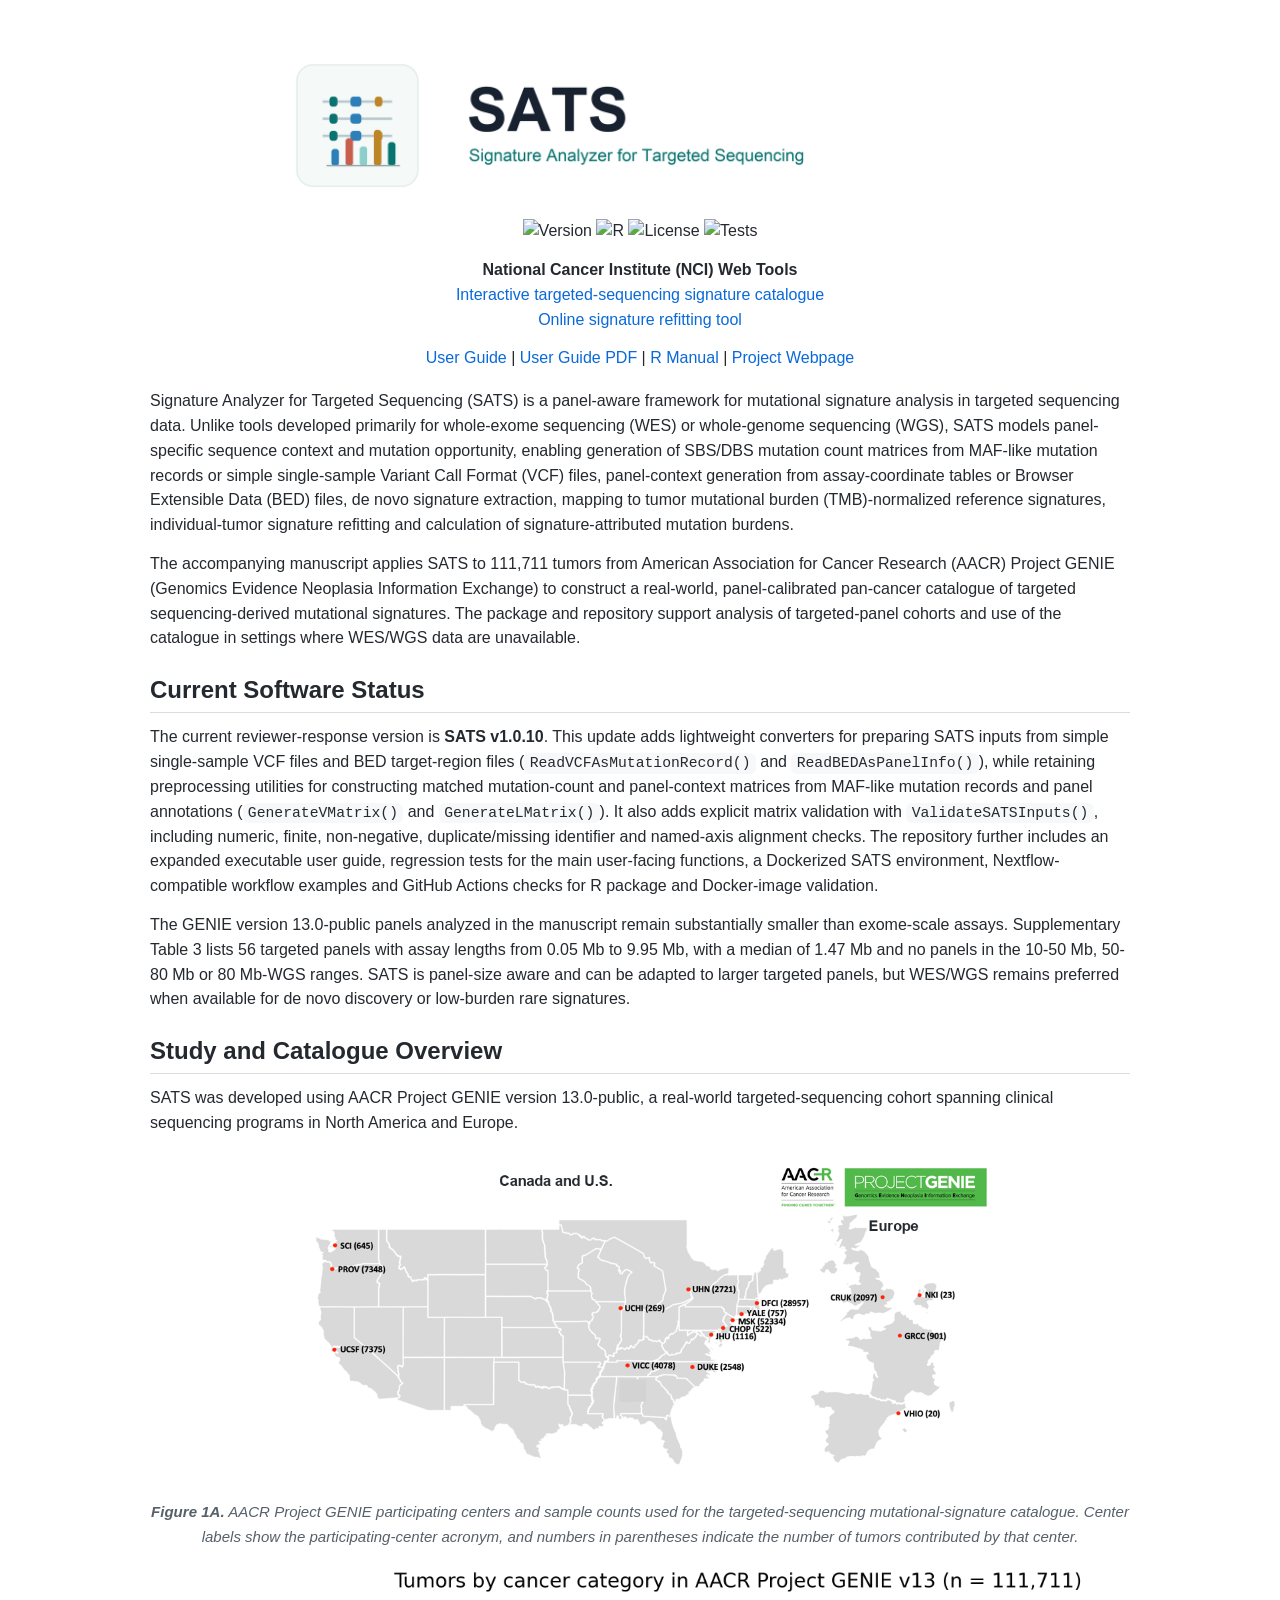
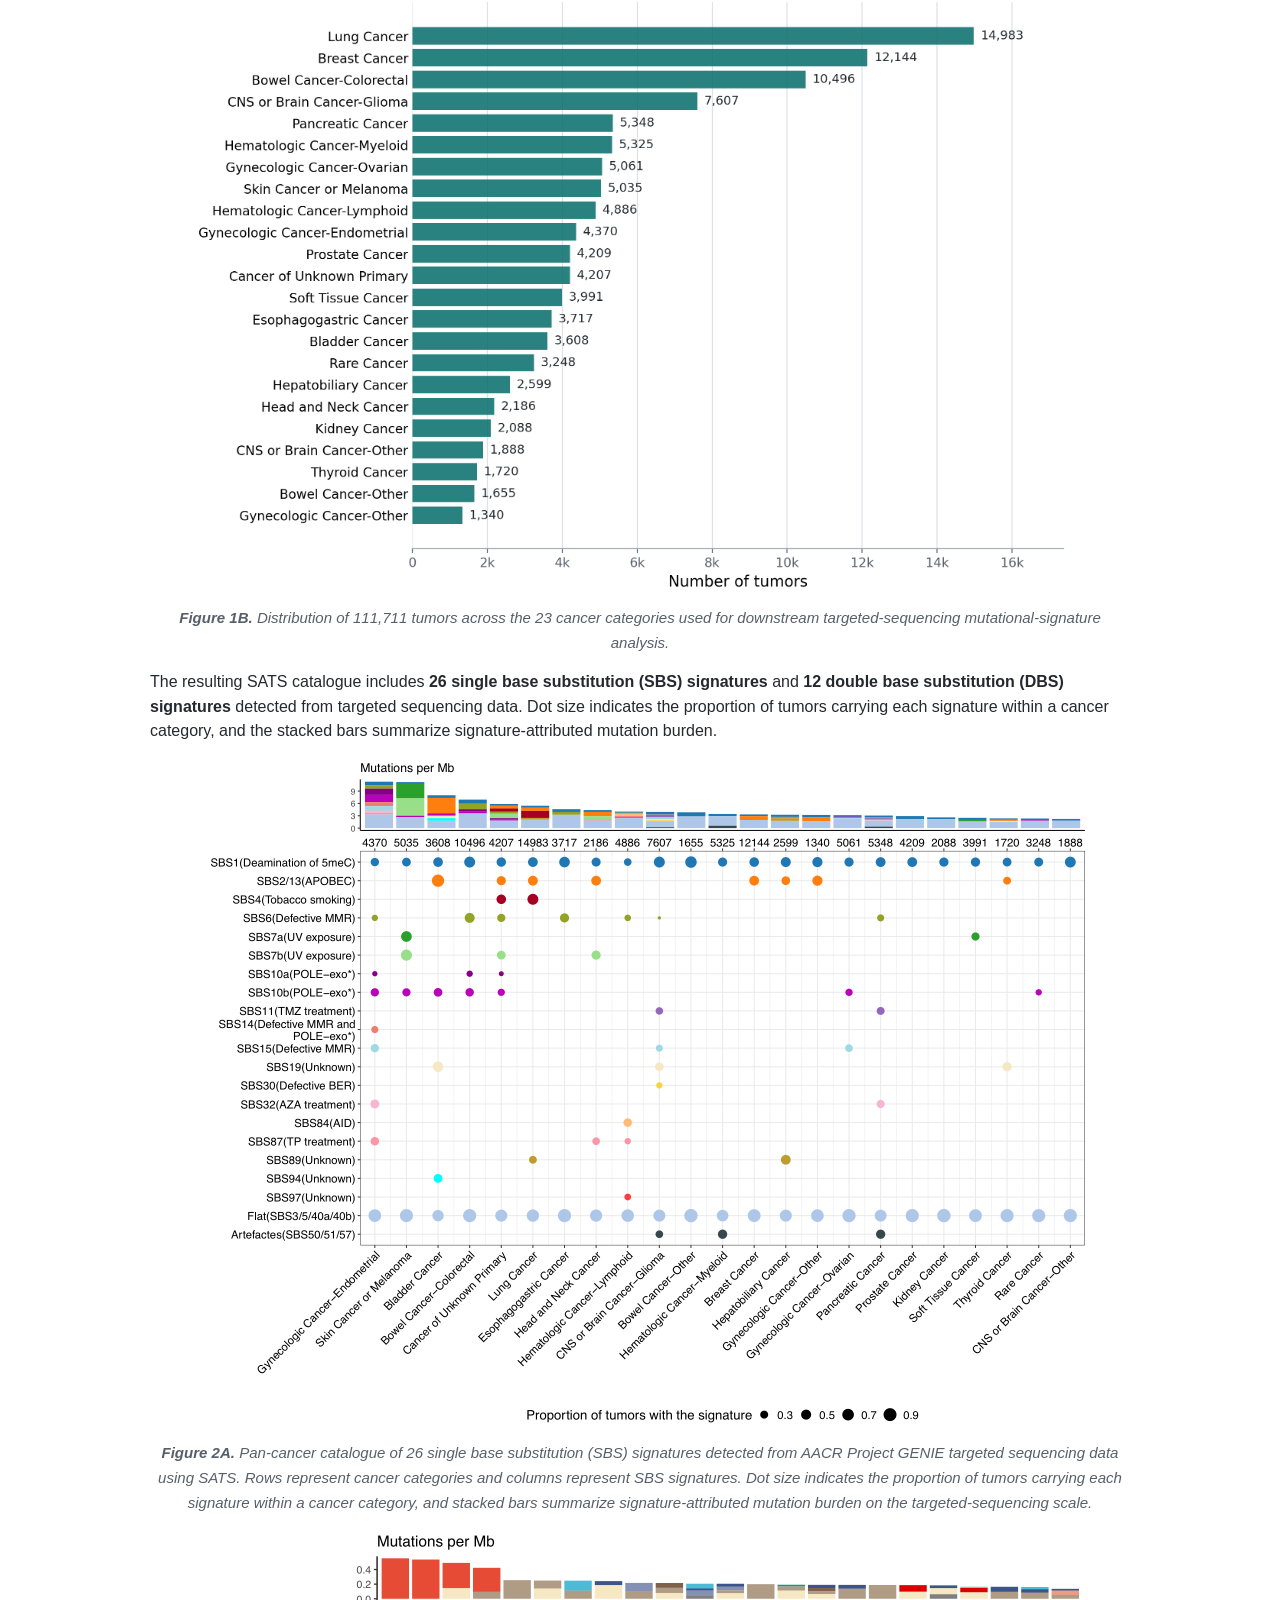
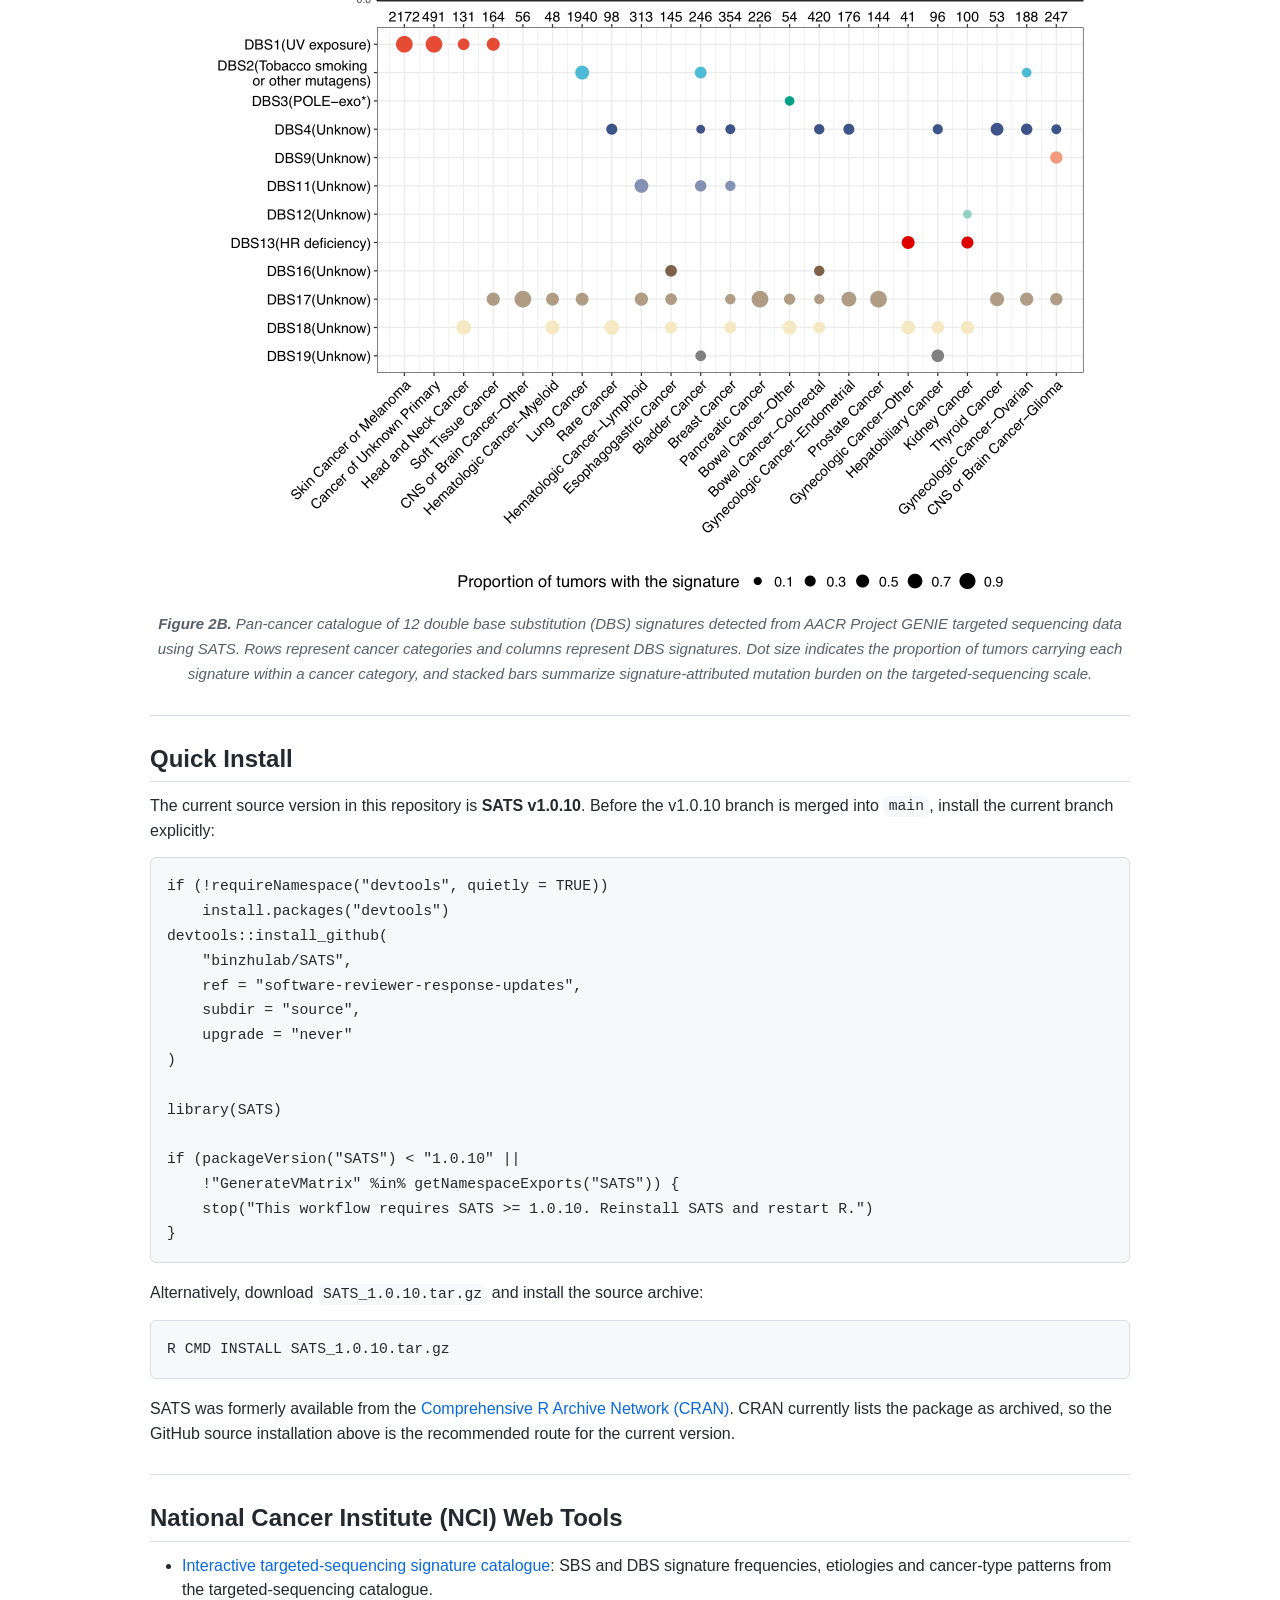
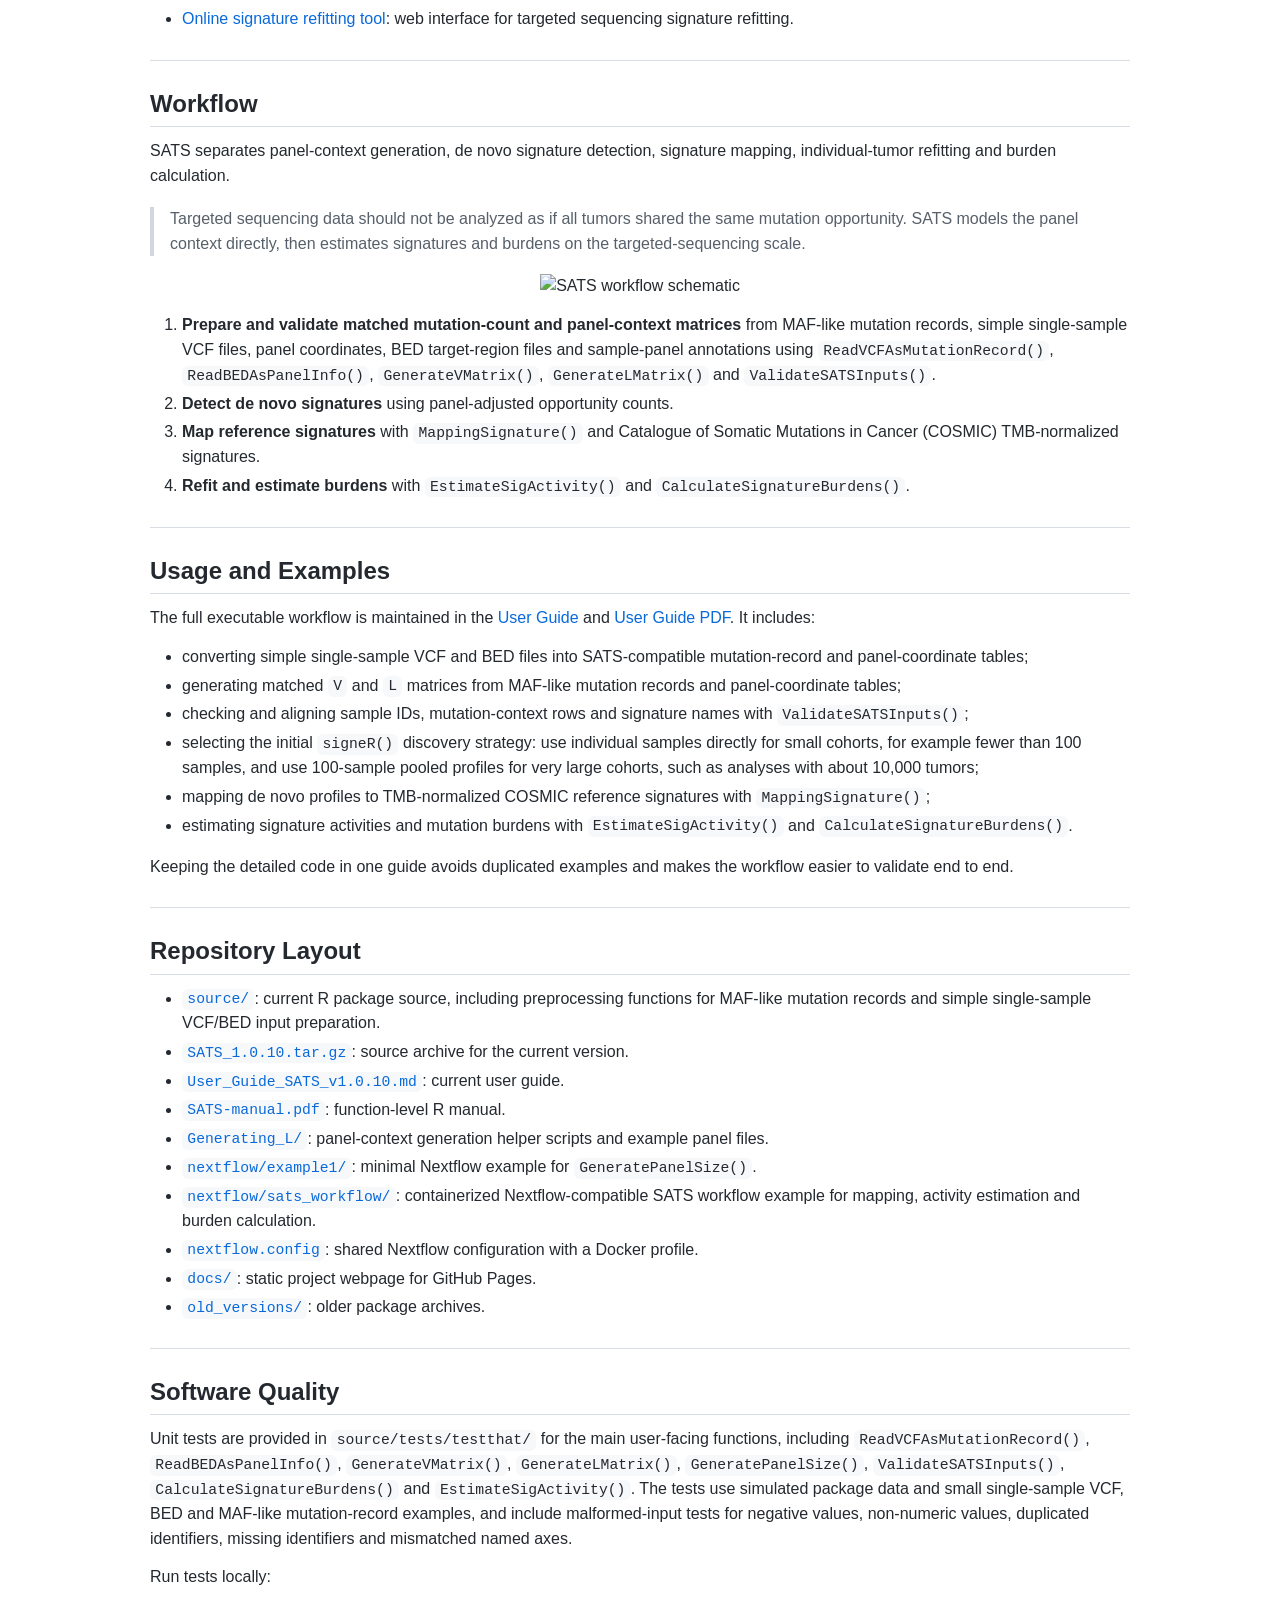
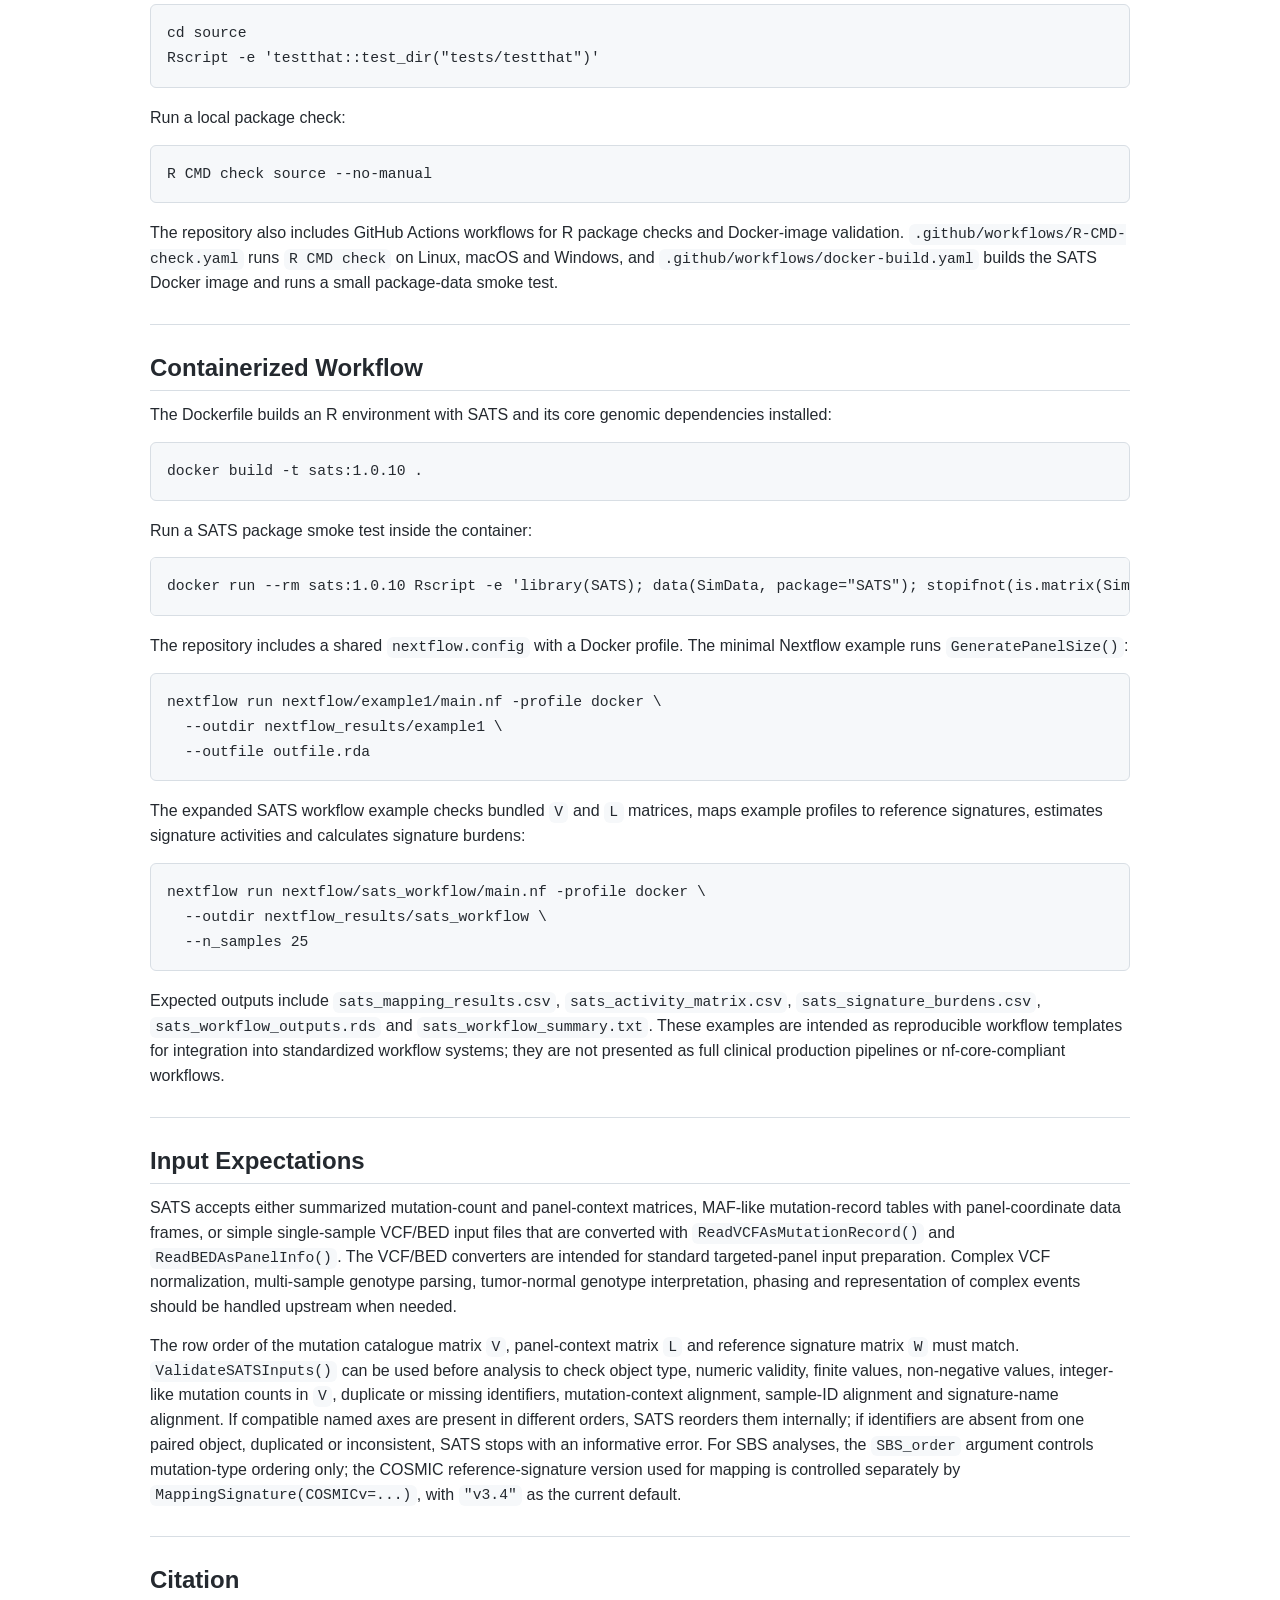
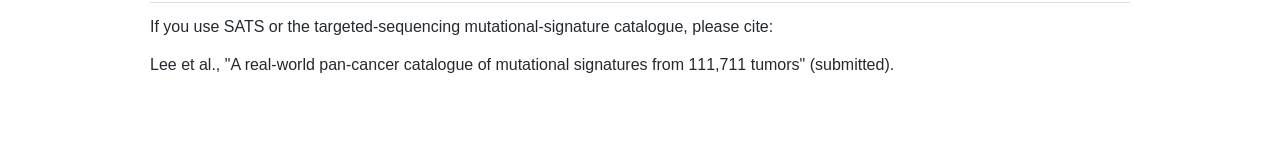
==== commit 6d805777: "Strengthen SATS software reviewer response assets" ====
--- a/README_compiled.html
+++ b/README_compiled.html
@@ -50,7 +50,7 @@
 <p>Signature Analyzer for Targeted Sequencing (SATS) is a panel-aware framework for mutational signature analysis in targeted sequencing data. Unlike tools developed primarily for whole-exome sequencing (WES) or whole-genome sequencing (WGS), SATS models panel-specific sequence context and mutation opportunity, enabling generation of SBS/DBS mutation count matrices from MAF-like mutation records or simple single-sample Variant Call Format (VCF) files, panel-context generation from assay-coordinate tables or Browser Extensible Data (BED) files, de novo signature extraction, mapping to tumor mutational burden (TMB)-normalized reference signatures, individual-tumor signature refitting and calculation of signature-attributed mutation burdens.</p>
 <p>The accompanying manuscript applies SATS to 111,711 tumors from American Association for Cancer Research (AACR) Project GENIE (Genomics Evidence Neoplasia Information Exchange) to construct a real-world, panel-calibrated pan-cancer catalogue of targeted sequencing-derived mutational signatures. The package and repository support analysis of targeted-panel cohorts and use of the catalogue in settings where WES/WGS data are unavailable.</p>
 <h2>Current Software Status</h2>
-<p>The current reviewer-response version is <strong>SATS v1.0.10</strong>. This update adds lightweight converters for preparing SATS inputs from simple single-sample VCF files and BED target-region files (<code>ReadVCFAsMutationRecord()</code> and <code>ReadBEDAsPanelInfo()</code>), while retaining preprocessing utilities for constructing matched mutation-count and panel-context matrices from MAF-like mutation records and panel annotations (<code>GenerateVMatrix()</code> and <code>GenerateLMatrix()</code>). The repository also includes an expanded executable user guide, regression tests for the main user-facing functions, a minimal Nextflow example, Dockerfile and GitHub Actions R-CMD-check workflow.</p>
+<p>The current reviewer-response version is <strong>SATS v1.0.10</strong>. This update adds lightweight converters for preparing SATS inputs from simple single-sample VCF files and BED target-region files (<code>ReadVCFAsMutationRecord()</code> and <code>ReadBEDAsPanelInfo()</code>), while retaining preprocessing utilities for constructing matched mutation-count and panel-context matrices from MAF-like mutation records and panel annotations (<code>GenerateVMatrix()</code> and <code>GenerateLMatrix()</code>). It also adds explicit matrix validation with <code>ValidateSATSInputs()</code>, including numeric, finite, non-negative, duplicate/missing identifier and named-axis alignment checks. The repository further includes an expanded executable user guide, regression tests for the main user-facing functions, a Dockerized SATS environment, Nextflow-compatible workflow examples and GitHub Actions checks for R package and Docker-image validation.</p>
 <p>The GENIE version 13.0-public panels analyzed in the manuscript remain substantially smaller than exome-scale assays. Supplementary Table 3 lists 56 targeted panels with assay lengths from 0.05 Mb to 9.95 Mb, with a median of 1.47 Mb and no panels in the 10-50 Mb, 50-80 Mb or 80 Mb-WGS ranges. SATS is panel-size aware and can be adapted to larger targeted panels, but WES/WGS remains preferred when available for de novo discovery or low-burden rare signatures.</p>
 <h2>Study and Catalogue Overview</h2>
 <p>SATS was developed using AACR Project GENIE version 13.0-public, a real-world targeted-sequencing cohort spanning clinical sequencing programs in North America and Europe.</p>
@@ -110,7 +110,7 @@
   <img width="900" alt="SATS workflow schematic" src="https://github.com/binzhulab/SATS/assets/51965629/64b226ef-58c1-4fc5-aca1-2be4c4a7cf6b">
 </p>
 <ol>
-<li><strong>Prepare matched mutation-count and panel-context matrices</strong> from MAF-like mutation records, simple single-sample VCF files, panel coordinates, BED target-region files and sample-panel annotations using <code>ReadVCFAsMutationRecord()</code>, <code>ReadBEDAsPanelInfo()</code>, <code>GenerateVMatrix()</code> and <code>GenerateLMatrix()</code>.</li>
+<li><strong>Prepare and validate matched mutation-count and panel-context matrices</strong> from MAF-like mutation records, simple single-sample VCF files, panel coordinates, BED target-region files and sample-panel annotations using <code>ReadVCFAsMutationRecord()</code>, <code>ReadBEDAsPanelInfo()</code>, <code>GenerateVMatrix()</code>, <code>GenerateLMatrix()</code> and <code>ValidateSATSInputs()</code>.</li>
 <li><strong>Detect de novo signatures</strong> using panel-adjusted opportunity counts.</li>
 <li><strong>Map reference signatures</strong> with <code>MappingSignature()</code> and Catalogue of Somatic Mutations in Cancer (COSMIC) TMB-normalized signatures.</li>
 <li><strong>Refit and estimate burdens</strong> with <code>EstimateSigActivity()</code> and <code>CalculateSignatureBurdens()</code>.</li>
@@ -121,7 +121,7 @@
 <ul>
 <li>converting simple single-sample VCF and BED files into SATS-compatible mutation-record and panel-coordinate tables;</li>
 <li>generating matched <code>V</code> and <code>L</code> matrices from MAF-like mutation records and panel-coordinate tables;</li>
-<li>checking and aligning sample IDs and mutation-context rows between <code>V</code> and <code>L</code>;</li>
+<li>checking and aligning sample IDs, mutation-context rows and signature names with <code>ValidateSATSInputs()</code>;</li>
 <li>selecting the initial <code>signeR()</code> discovery strategy: use individual samples directly for small cohorts, for example fewer than 100 samples, and use 100-sample pooled profiles for very large cohorts, such as analyses with about 10,000 tumors;</li>
 <li>mapping de novo profiles to TMB-normalized COSMIC reference signatures with <code>MappingSignature()</code>;</li>
 <li>estimating signature activities and mutation burdens with <code>EstimateSigActivity()</code> and <code>CalculateSignatureBurdens()</code>.</li>
@@ -136,12 +136,14 @@
 <li><a href="SATS-manual.pdf"><code>SATS-manual.pdf</code></a>: function-level R manual.</li>
 <li><a href="Generating_L/"><code>Generating_L/</code></a>: panel-context generation helper scripts and example panel files.</li>
 <li><a href="nextflow/example1/"><code>nextflow/example1/</code></a>: minimal Nextflow example for <code>GeneratePanelSize()</code>.</li>
+<li><a href="nextflow/sats_workflow/"><code>nextflow/sats_workflow/</code></a>: containerized Nextflow-compatible SATS workflow example for mapping, activity estimation and burden calculation.</li>
+<li><a href="nextflow.config"><code>nextflow.config</code></a>: shared Nextflow configuration with a Docker profile.</li>
 <li><a href="docs/"><code>docs/</code></a>: static project webpage for GitHub Pages.</li>
 <li><a href="old_versions/"><code>old_versions/</code></a>: older package archives.</li>
 </ul>
 <hr />
 <h2>Software Quality</h2>
-<p>Unit tests are provided in <code>source/tests/testthat/</code> for the main user-facing functions, including <code>ReadVCFAsMutationRecord()</code>, <code>ReadBEDAsPanelInfo()</code>, <code>GenerateVMatrix()</code>, <code>GenerateLMatrix()</code>, <code>GeneratePanelSize()</code>, <code>CalculateSignatureBurdens()</code> and <code>EstimateSigActivity()</code>. The tests use simulated package data and small single-sample VCF, BED and MAF-like mutation-record examples.</p>
+<p>Unit tests are provided in <code>source/tests/testthat/</code> for the main user-facing functions, including <code>ReadVCFAsMutationRecord()</code>, <code>ReadBEDAsPanelInfo()</code>, <code>GenerateVMatrix()</code>, <code>GenerateLMatrix()</code>, <code>GeneratePanelSize()</code>, <code>ValidateSATSInputs()</code>, <code>CalculateSignatureBurdens()</code> and <code>EstimateSigActivity()</code>. The tests use simulated package data and small single-sample VCF, BED and MAF-like mutation-record examples, and include malformed-input tests for negative values, non-numeric values, duplicated identifiers, missing identifiers and mismatched named axes.</p>
 <p>Run tests locally:</p>
 <pre><code class="language-bash">cd source
 Rscript -e 'testthat::test_dir(&quot;tests/testthat&quot;)'
@@ -149,11 +151,30 @@
 <p>Run a local package check:</p>
 <pre><code class="language-bash">R CMD check source --no-manual
 </code></pre>
-<p>The repository also includes a GitHub Actions workflow, <code>.github/workflows/R-CMD-check.yaml</code>, that runs <code>R CMD check</code> on Linux, macOS and Windows. A Dockerfile is provided for building an R environment with SATS and its core genomic dependencies installed.</p>
+<p>The repository also includes GitHub Actions workflows for R package checks and Docker-image validation. <code>.github/workflows/R-CMD-check.yaml</code> runs <code>R CMD check</code> on Linux, macOS and Windows, and <code>.github/workflows/docker-build.yaml</code> builds the SATS Docker image and runs a small package-data smoke test.</p>
+<hr />
+<h2>Containerized Workflow</h2>
+<p>The Dockerfile builds an R environment with SATS and its core genomic dependencies installed:</p>
+<pre><code class="language-bash">docker build -t sats:1.0.10 .
+</code></pre>
+<p>Run a SATS package smoke test inside the container:</p>
+<pre><code class="language-bash">docker run --rm sats:1.0.10 Rscript -e 'library(SATS); data(SimData, package=&quot;SATS&quot;); stopifnot(is.matrix(SimData$V))'
+</code></pre>
+<p>The repository includes a shared <code>nextflow.config</code> with a Docker profile. The minimal Nextflow example runs <code>GeneratePanelSize()</code>:</p>
+<pre><code class="language-bash">nextflow run nextflow/example1/main.nf -profile docker \
+  --outdir nextflow_results/example1 \
+  --outfile outfile.rda
+</code></pre>
+<p>The expanded SATS workflow example checks bundled <code>V</code> and <code>L</code> matrices, maps example profiles to reference signatures, estimates signature activities and calculates signature burdens:</p>
+<pre><code class="language-bash">nextflow run nextflow/sats_workflow/main.nf -profile docker \
+  --outdir nextflow_results/sats_workflow \
+  --n_samples 25
+</code></pre>
+<p>Expected outputs include <code>sats_mapping_results.csv</code>, <code>sats_activity_matrix.csv</code>, <code>sats_signature_burdens.csv</code>, <code>sats_workflow_outputs.rds</code> and <code>sats_workflow_summary.txt</code>. These examples are intended as reproducible workflow templates for integration into standardized workflow systems; they are not presented as full clinical production pipelines or nf-core-compliant workflows.</p>
 <hr />
 <h2>Input Expectations</h2>
 <p>SATS accepts either summarized mutation-count and panel-context matrices, MAF-like mutation-record tables with panel-coordinate data frames, or simple single-sample VCF/BED input files that are converted with <code>ReadVCFAsMutationRecord()</code> and <code>ReadBEDAsPanelInfo()</code>. The VCF/BED converters are intended for standard targeted-panel input preparation. Complex VCF normalization, multi-sample genotype parsing, tumor-normal genotype interpretation, phasing and representation of complex events should be handled upstream when needed.</p>
-<p>The row order of the mutation catalogue matrix <code>V</code>, panel-context matrix <code>L</code> and reference signature matrix <code>W</code> must match. For SBS analyses, the <code>SBS_order</code> argument controls mutation-type ordering only; the COSMIC reference-signature version used for mapping is controlled separately by <code>MappingSignature(COSMICv=...)</code>, with <code>&quot;v3.4&quot;</code> as the current default.</p>
+<p>The row order of the mutation catalogue matrix <code>V</code>, panel-context matrix <code>L</code> and reference signature matrix <code>W</code> must match. <code>ValidateSATSInputs()</code> can be used before analysis to check object type, numeric validity, finite values, non-negative values, integer-like mutation counts in <code>V</code>, duplicate or missing identifiers, mutation-context alignment, sample-ID alignment and signature-name alignment. If compatible named axes are present in different orders, SATS reorders them internally; if identifiers are absent from one paired object, duplicated or inconsistent, SATS stops with an informative error. For SBS analyses, the <code>SBS_order</code> argument controls mutation-type ordering only; the COSMIC reference-signature version used for mapping is controlled separately by <code>MappingSignature(COSMICv=...)</code>, with <code>&quot;v3.4&quot;</code> as the current default.</p>
 <hr />
 <h2>Citation</h2>
 <p>If you use SATS or the targeted-sequencing mutational-signature catalogue, please cite:</p>
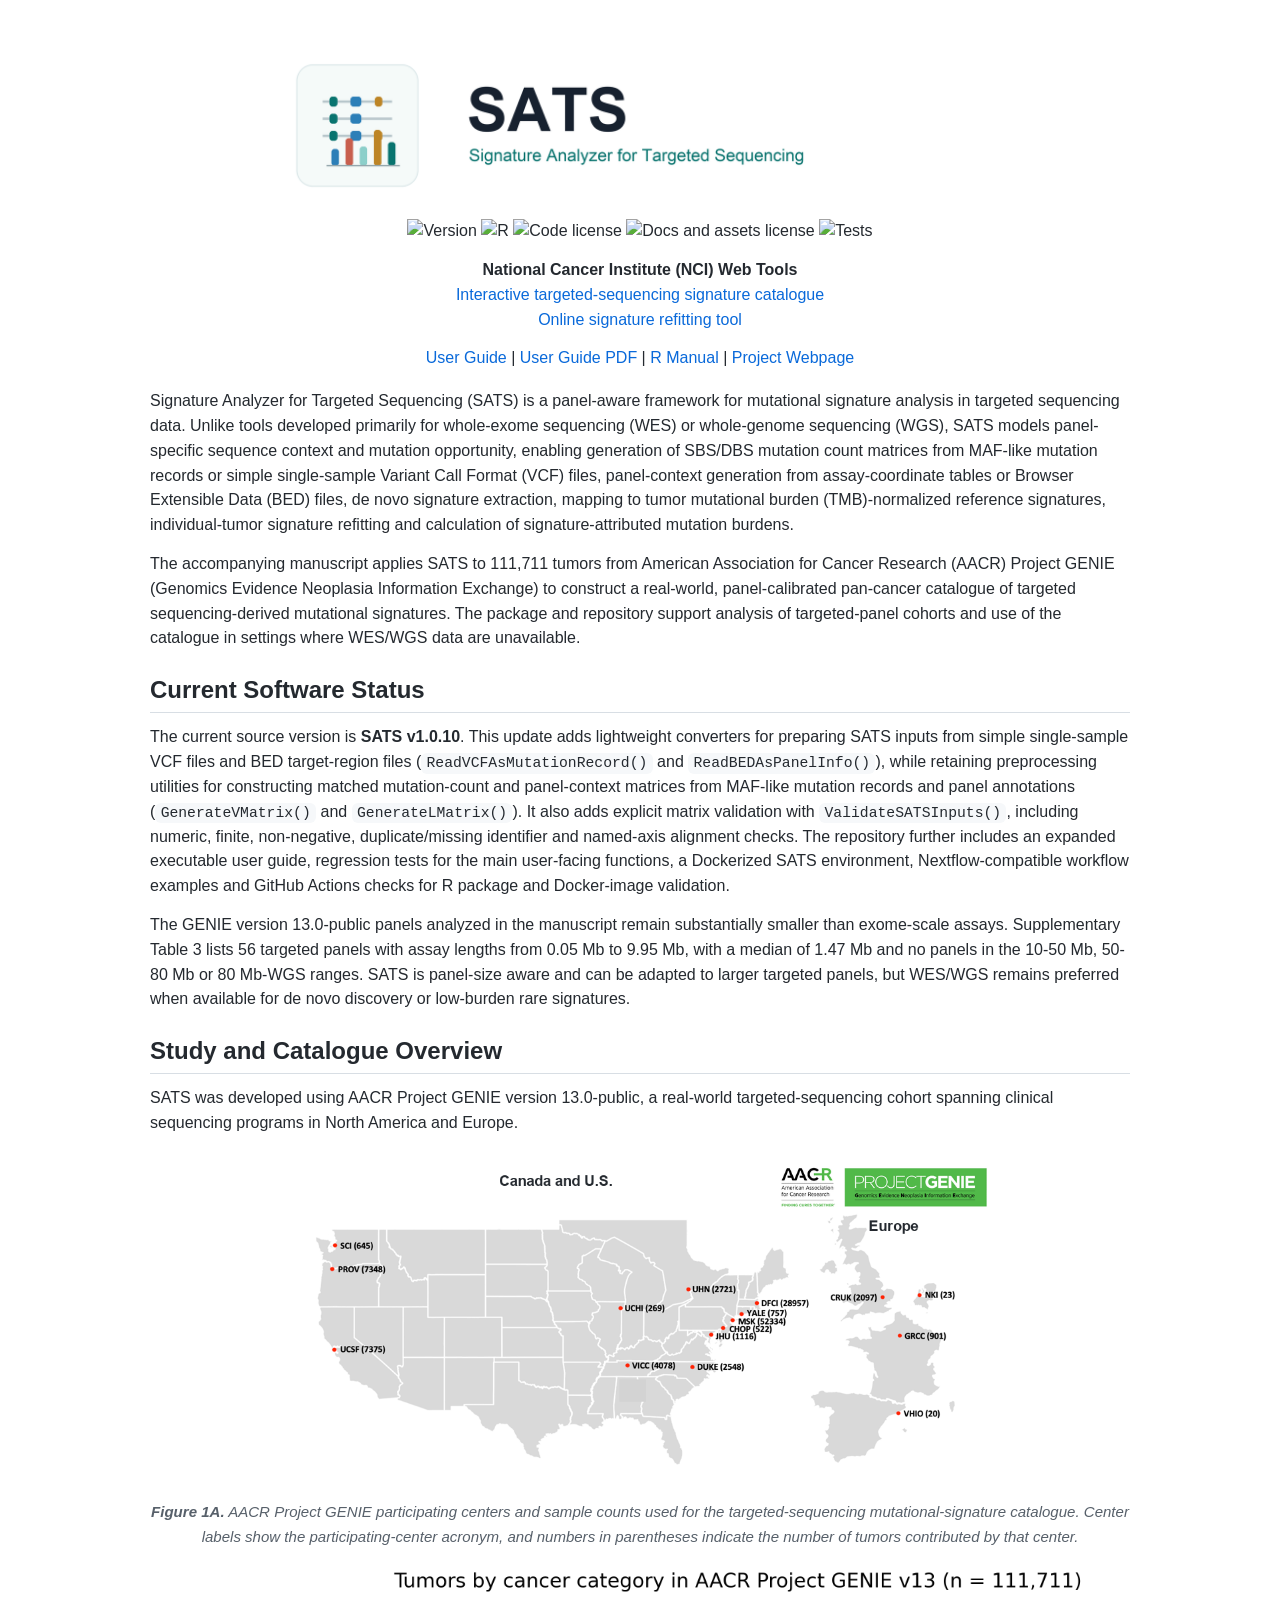
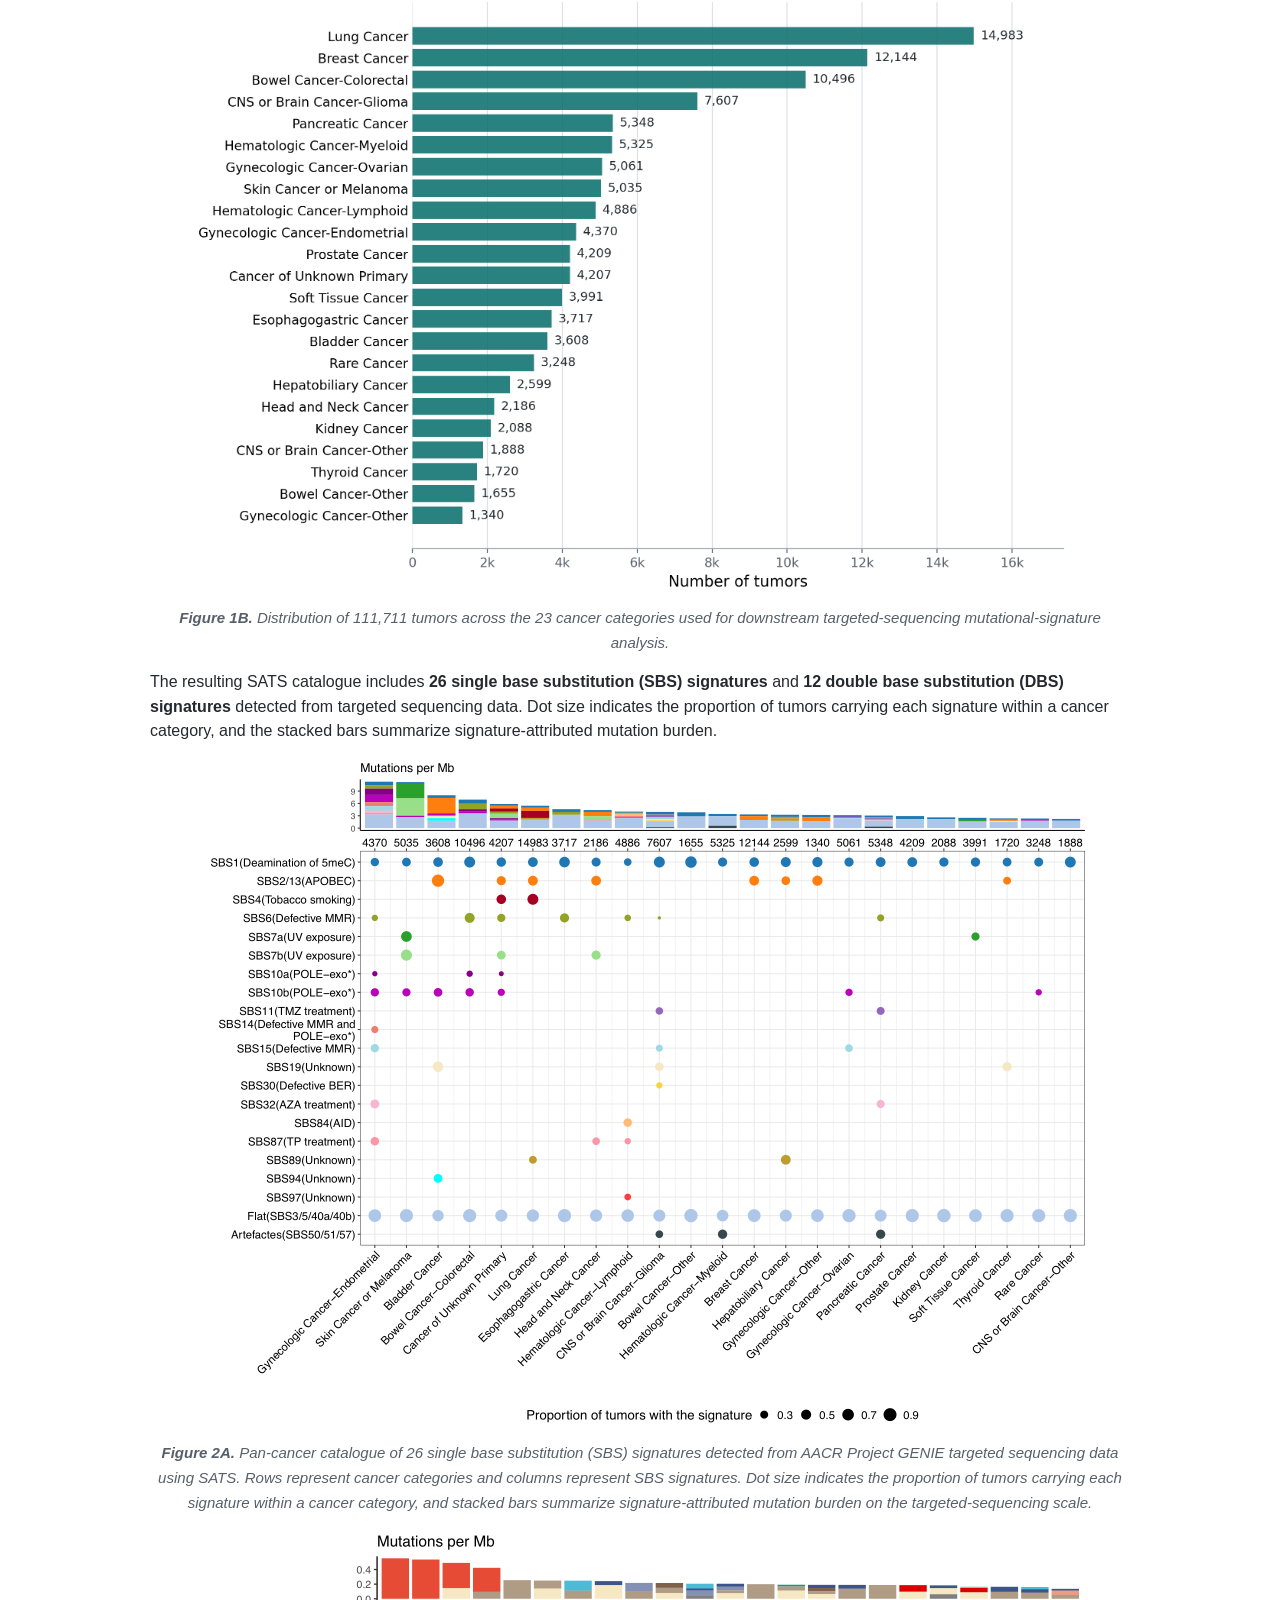
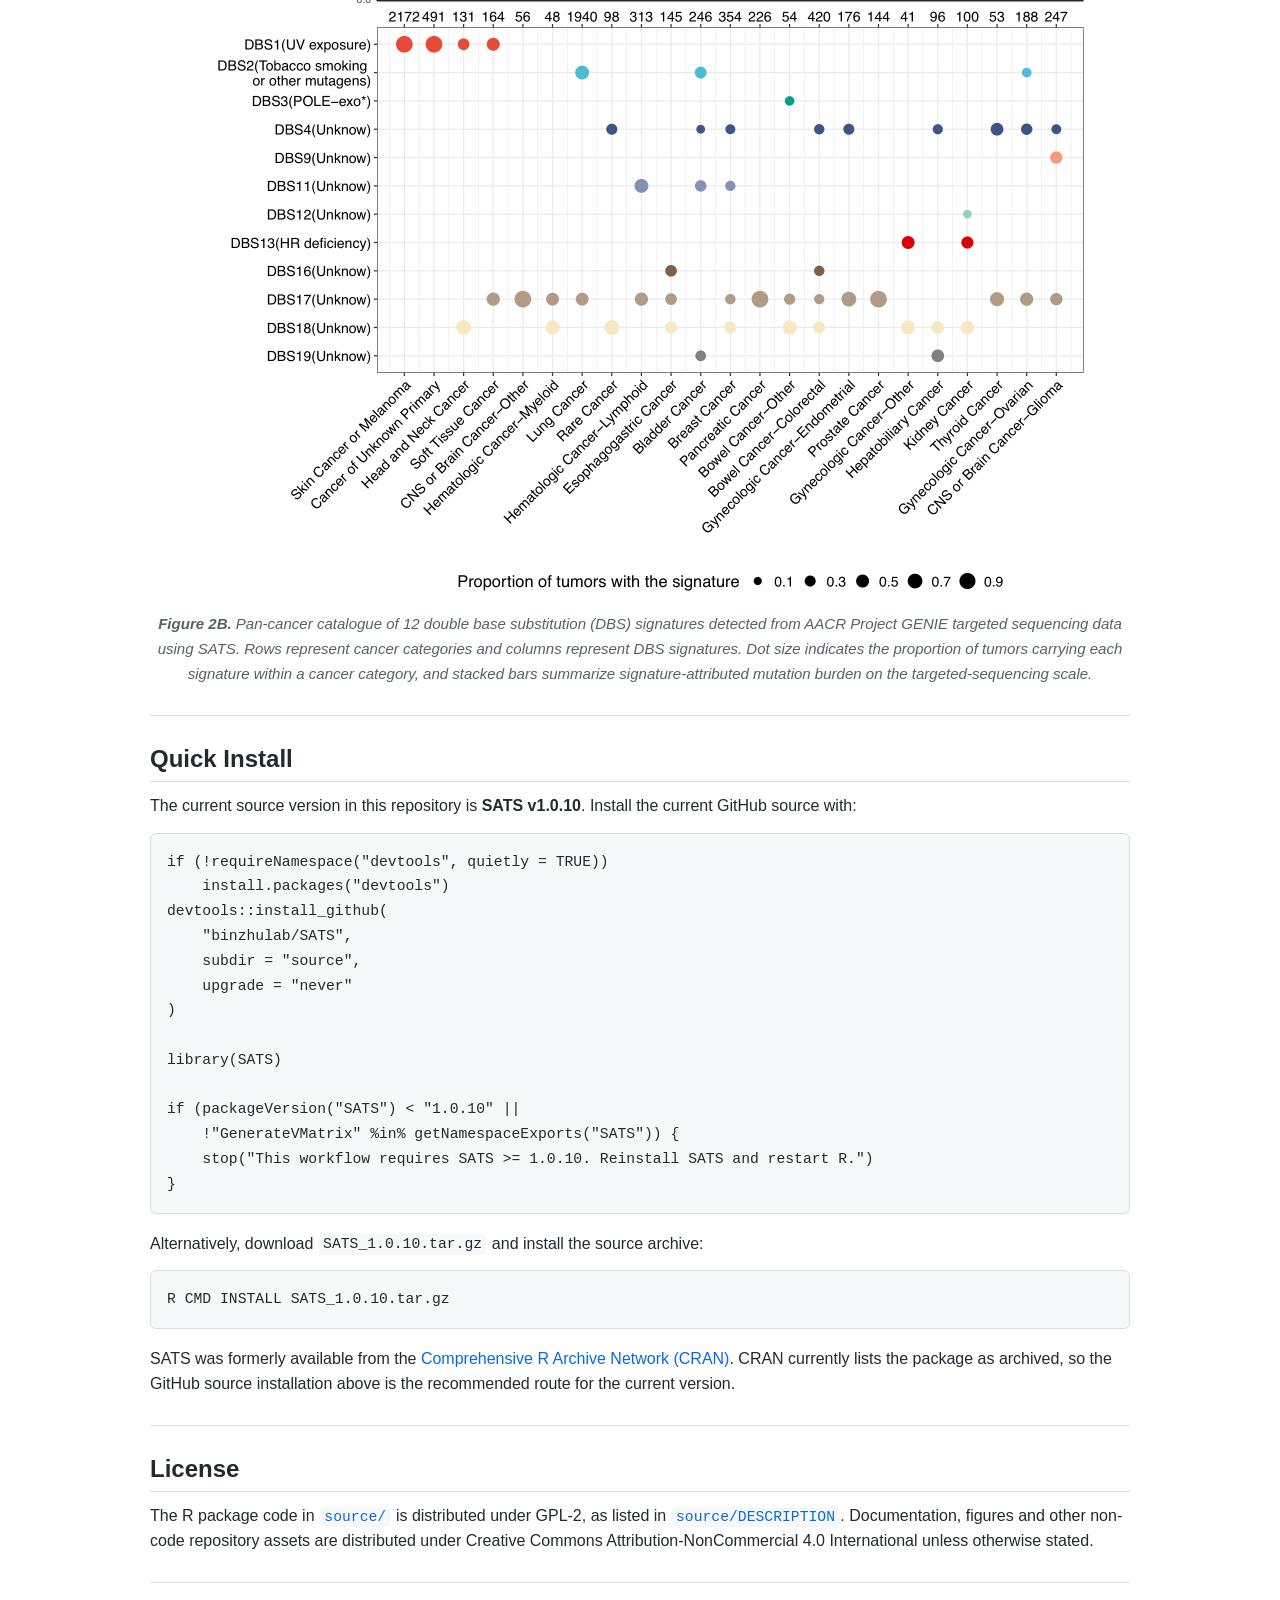
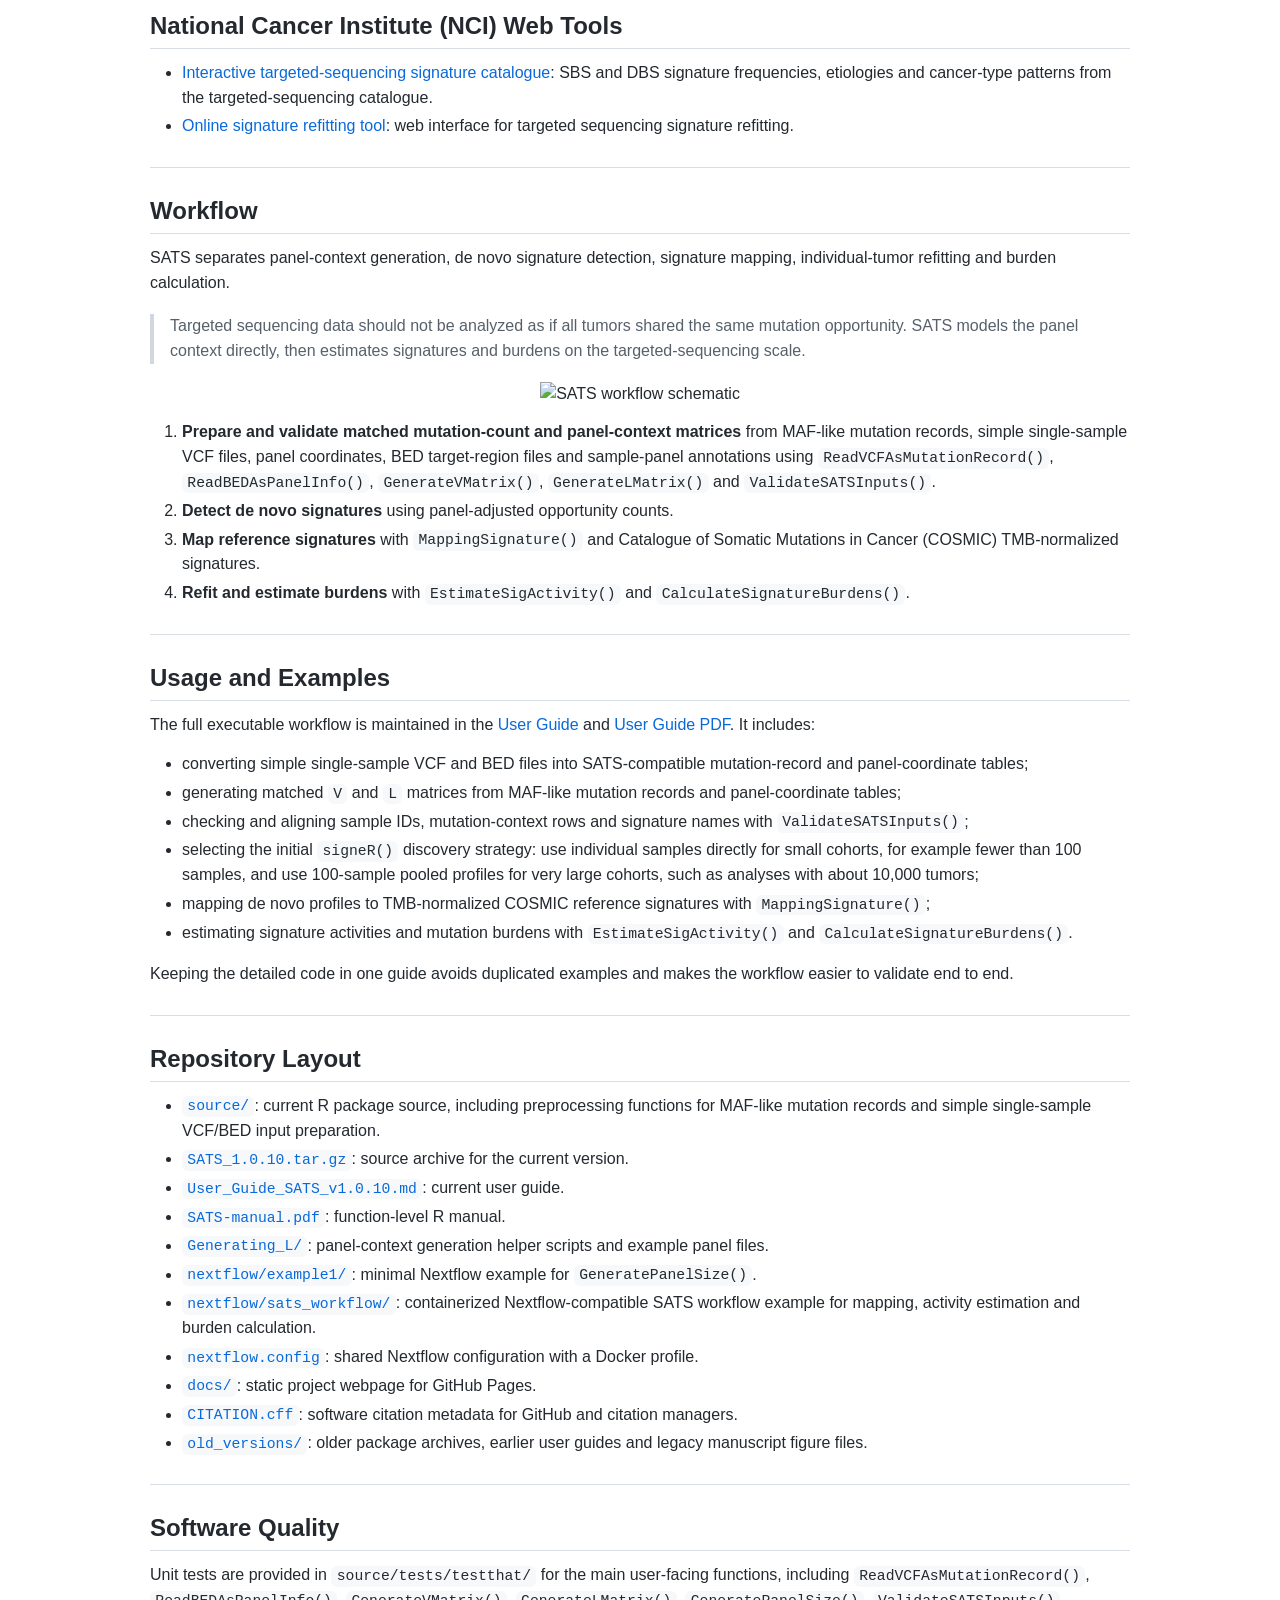
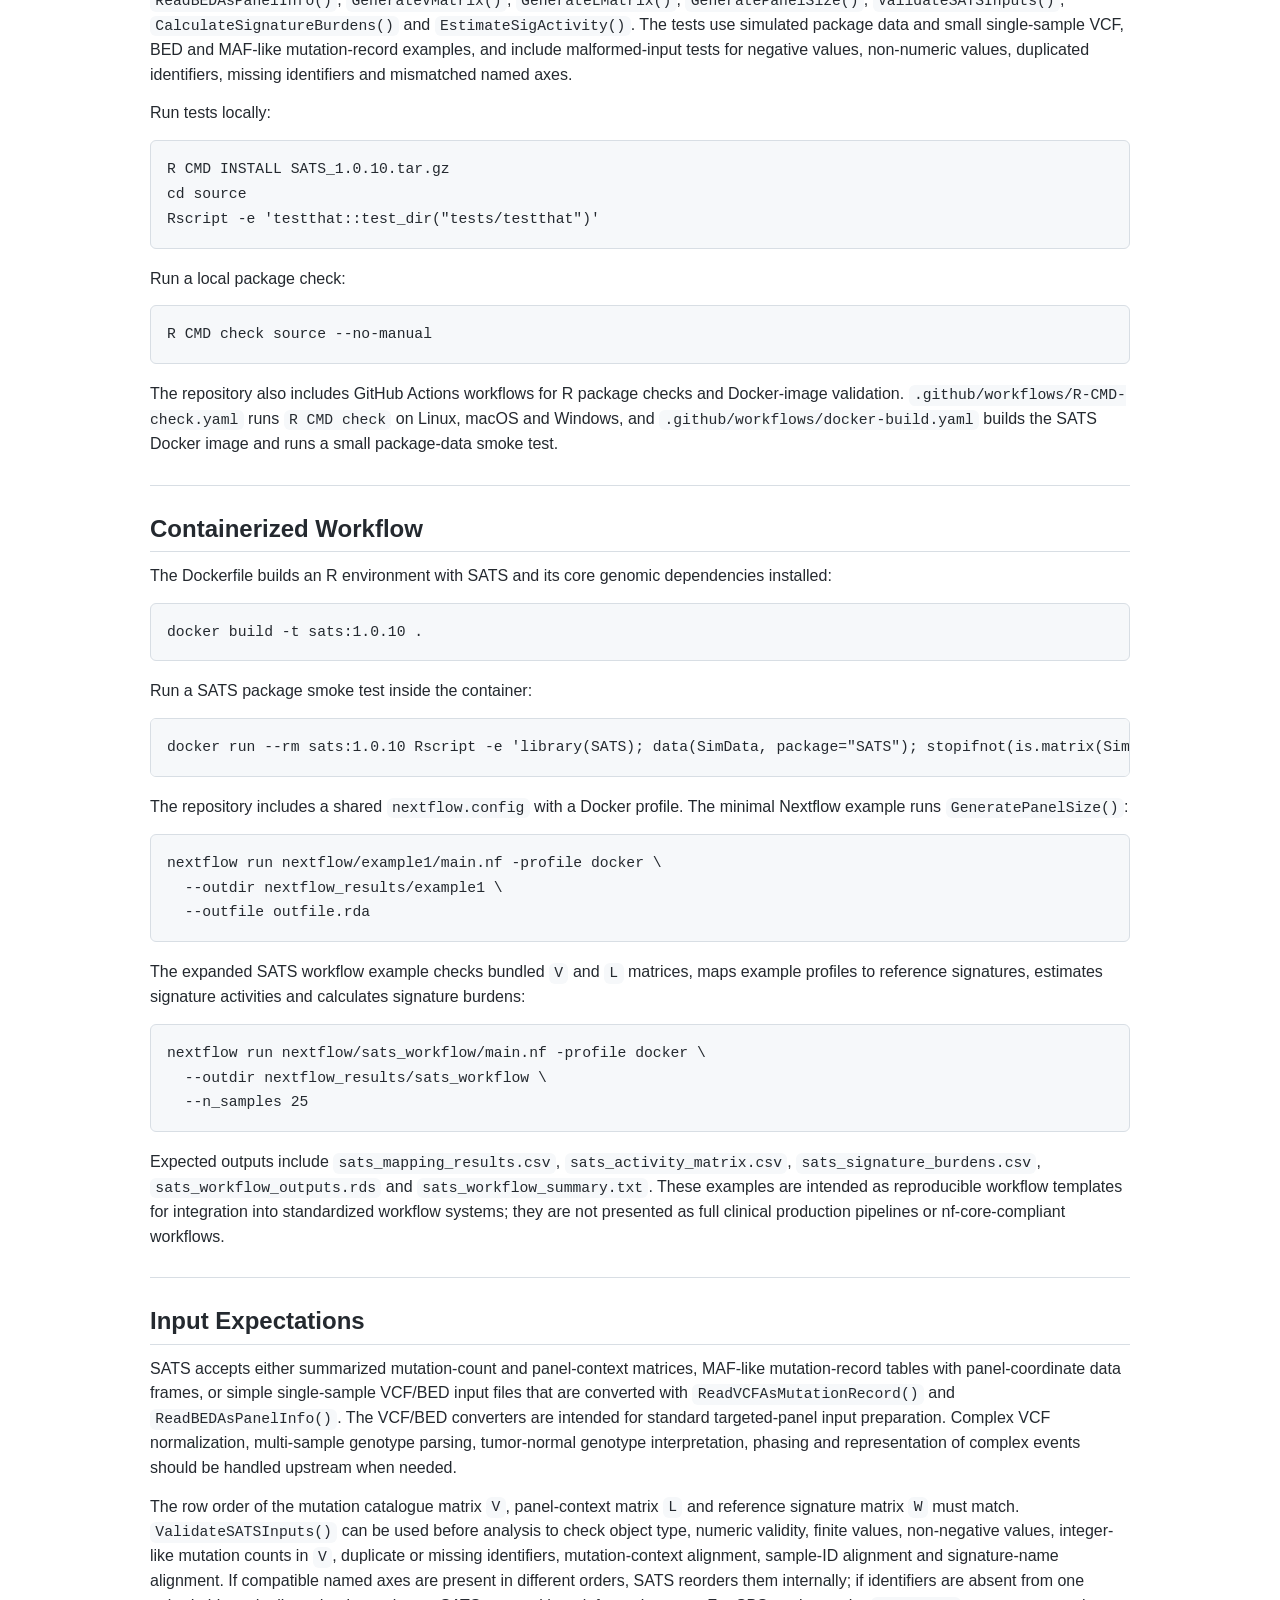
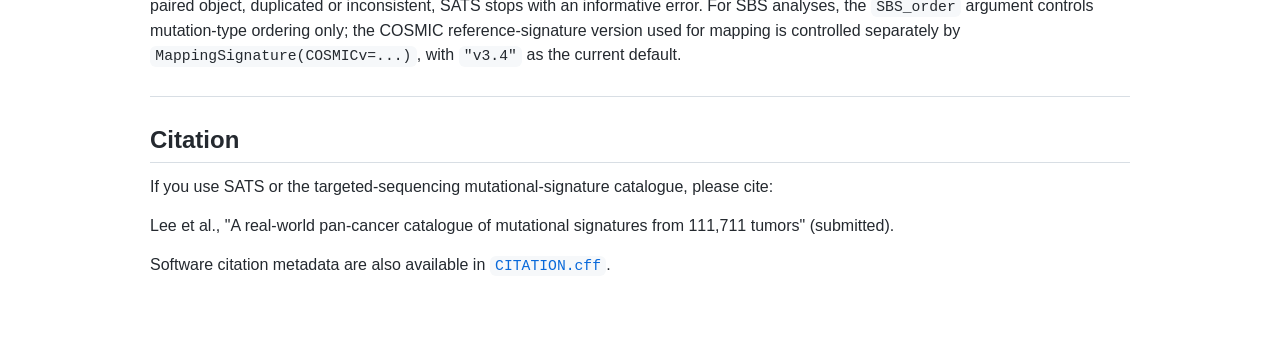
==== commit dcd27102: "Prepare SATS v1.0.10 repository for merge" ====
--- a/README_compiled.html
+++ b/README_compiled.html
@@ -38,7 +38,8 @@
 <img src="docs/assets/sats-logo.png" alt="Signature Analyzer for Targeted Sequencing (SATS)" width="780">
 <p><img src="https://img.shields.io/badge/version-1.0.10-blue" alt="Version" />
 <img src="https://img.shields.io/badge/R-%3E%3D4.1.0-276DC3" alt="R" />
-<img src="https://img.shields.io/badge/license-CC%20BY--NC%204.0-lightgrey" alt="License" />
+<img src="https://img.shields.io/badge/code-GPL--2-blue" alt="Code license" />
+<img src="https://img.shields.io/badge/docs%2Fassets-CC%20BY--NC%204.0-lightgrey" alt="Docs and assets license" />
 <img src="https://img.shields.io/badge/tests-testthat-green" alt="Tests" /></p>
 <p>
   <strong>National Cancer Institute (NCI) Web Tools</strong><br>
@@ -50,7 +51,7 @@
 <p>Signature Analyzer for Targeted Sequencing (SATS) is a panel-aware framework for mutational signature analysis in targeted sequencing data. Unlike tools developed primarily for whole-exome sequencing (WES) or whole-genome sequencing (WGS), SATS models panel-specific sequence context and mutation opportunity, enabling generation of SBS/DBS mutation count matrices from MAF-like mutation records or simple single-sample Variant Call Format (VCF) files, panel-context generation from assay-coordinate tables or Browser Extensible Data (BED) files, de novo signature extraction, mapping to tumor mutational burden (TMB)-normalized reference signatures, individual-tumor signature refitting and calculation of signature-attributed mutation burdens.</p>
 <p>The accompanying manuscript applies SATS to 111,711 tumors from American Association for Cancer Research (AACR) Project GENIE (Genomics Evidence Neoplasia Information Exchange) to construct a real-world, panel-calibrated pan-cancer catalogue of targeted sequencing-derived mutational signatures. The package and repository support analysis of targeted-panel cohorts and use of the catalogue in settings where WES/WGS data are unavailable.</p>
 <h2>Current Software Status</h2>
-<p>The current reviewer-response version is <strong>SATS v1.0.10</strong>. This update adds lightweight converters for preparing SATS inputs from simple single-sample VCF files and BED target-region files (<code>ReadVCFAsMutationRecord()</code> and <code>ReadBEDAsPanelInfo()</code>), while retaining preprocessing utilities for constructing matched mutation-count and panel-context matrices from MAF-like mutation records and panel annotations (<code>GenerateVMatrix()</code> and <code>GenerateLMatrix()</code>). It also adds explicit matrix validation with <code>ValidateSATSInputs()</code>, including numeric, finite, non-negative, duplicate/missing identifier and named-axis alignment checks. The repository further includes an expanded executable user guide, regression tests for the main user-facing functions, a Dockerized SATS environment, Nextflow-compatible workflow examples and GitHub Actions checks for R package and Docker-image validation.</p>
+<p>The current source version is <strong>SATS v1.0.10</strong>. This update adds lightweight converters for preparing SATS inputs from simple single-sample VCF files and BED target-region files (<code>ReadVCFAsMutationRecord()</code> and <code>ReadBEDAsPanelInfo()</code>), while retaining preprocessing utilities for constructing matched mutation-count and panel-context matrices from MAF-like mutation records and panel annotations (<code>GenerateVMatrix()</code> and <code>GenerateLMatrix()</code>). It also adds explicit matrix validation with <code>ValidateSATSInputs()</code>, including numeric, finite, non-negative, duplicate/missing identifier and named-axis alignment checks. The repository further includes an expanded executable user guide, regression tests for the main user-facing functions, a Dockerized SATS environment, Nextflow-compatible workflow examples and GitHub Actions checks for R package and Docker-image validation.</p>
 <p>The GENIE version 13.0-public panels analyzed in the manuscript remain substantially smaller than exome-scale assays. Supplementary Table 3 lists 56 targeted panels with assay lengths from 0.05 Mb to 9.95 Mb, with a median of 1.47 Mb and no panels in the 10-50 Mb, 50-80 Mb or 80 Mb-WGS ranges. SATS is panel-size aware and can be adapted to larger targeted panels, but WES/WGS remains preferred when available for de novo discovery or low-burden rare signatures.</p>
 <h2>Study and Catalogue Overview</h2>
 <p>SATS was developed using AACR Project GENIE version 13.0-public, a real-world targeted-sequencing cohort spanning clinical sequencing programs in North America and Europe.</p>
@@ -73,12 +74,11 @@
 </p>
 <hr />
 <h2>Quick Install</h2>
-<p>The current source version in this repository is <strong>SATS v1.0.10</strong>. Before the v1.0.10 branch is merged into <code>main</code>, install the current branch explicitly:</p>
+<p>The current source version in this repository is <strong>SATS v1.0.10</strong>. Install the current GitHub source with:</p>
 <pre><code class="language-r">if (!requireNamespace(&quot;devtools&quot;, quietly = TRUE))
     install.packages(&quot;devtools&quot;)
 devtools::install_github(
     &quot;binzhulab/SATS&quot;,
-    ref = &quot;software-reviewer-response-updates&quot;,
     subdir = &quot;source&quot;,
     upgrade = &quot;never&quot;
 )
@@ -94,6 +94,9 @@
 <pre><code class="language-bash">R CMD INSTALL SATS_1.0.10.tar.gz
 </code></pre>
 <p>SATS was formerly available from the <a href="https://CRAN.R-project.org/package=SATS">Comprehensive R Archive Network (CRAN)</a>. CRAN currently lists the package as archived, so the GitHub source installation above is the recommended route for the current version.</p>
+<hr />
+<h2>License</h2>
+<p>The R package code in <a href="source/"><code>source/</code></a> is distributed under GPL-2, as listed in <a href="source/DESCRIPTION"><code>source/DESCRIPTION</code></a>. Documentation, figures and other non-code repository assets are distributed under Creative Commons Attribution-NonCommercial 4.0 International unless otherwise stated.</p>
 <hr />
 <h2>National Cancer Institute (NCI) Web Tools</h2>
 <ul>
@@ -139,13 +142,15 @@
 <li><a href="nextflow/sats_workflow/"><code>nextflow/sats_workflow/</code></a>: containerized Nextflow-compatible SATS workflow example for mapping, activity estimation and burden calculation.</li>
 <li><a href="nextflow.config"><code>nextflow.config</code></a>: shared Nextflow configuration with a Docker profile.</li>
 <li><a href="docs/"><code>docs/</code></a>: static project webpage for GitHub Pages.</li>
-<li><a href="old_versions/"><code>old_versions/</code></a>: older package archives.</li>
+<li><a href="CITATION.cff"><code>CITATION.cff</code></a>: software citation metadata for GitHub and citation managers.</li>
+<li><a href="old_versions/"><code>old_versions/</code></a>: older package archives, earlier user guides and legacy manuscript figure files.</li>
 </ul>
 <hr />
 <h2>Software Quality</h2>
 <p>Unit tests are provided in <code>source/tests/testthat/</code> for the main user-facing functions, including <code>ReadVCFAsMutationRecord()</code>, <code>ReadBEDAsPanelInfo()</code>, <code>GenerateVMatrix()</code>, <code>GenerateLMatrix()</code>, <code>GeneratePanelSize()</code>, <code>ValidateSATSInputs()</code>, <code>CalculateSignatureBurdens()</code> and <code>EstimateSigActivity()</code>. The tests use simulated package data and small single-sample VCF, BED and MAF-like mutation-record examples, and include malformed-input tests for negative values, non-numeric values, duplicated identifiers, missing identifiers and mismatched named axes.</p>
 <p>Run tests locally:</p>
-<pre><code class="language-bash">cd source
+<pre><code class="language-bash">R CMD INSTALL SATS_1.0.10.tar.gz
+cd source
 Rscript -e 'testthat::test_dir(&quot;tests/testthat&quot;)'
 </code></pre>
 <p>Run a local package check:</p>
@@ -179,6 +184,7 @@
 <h2>Citation</h2>
 <p>If you use SATS or the targeted-sequencing mutational-signature catalogue, please cite:</p>
 <p>Lee et al., &quot;A real-world pan-cancer catalogue of mutational signatures from 111,711 tumors&quot; (submitted).</p>
+<p>Software citation metadata are also available in <a href="CITATION.cff"><code>CITATION.cff</code></a>.</p>
 
 </main>
 </body>
